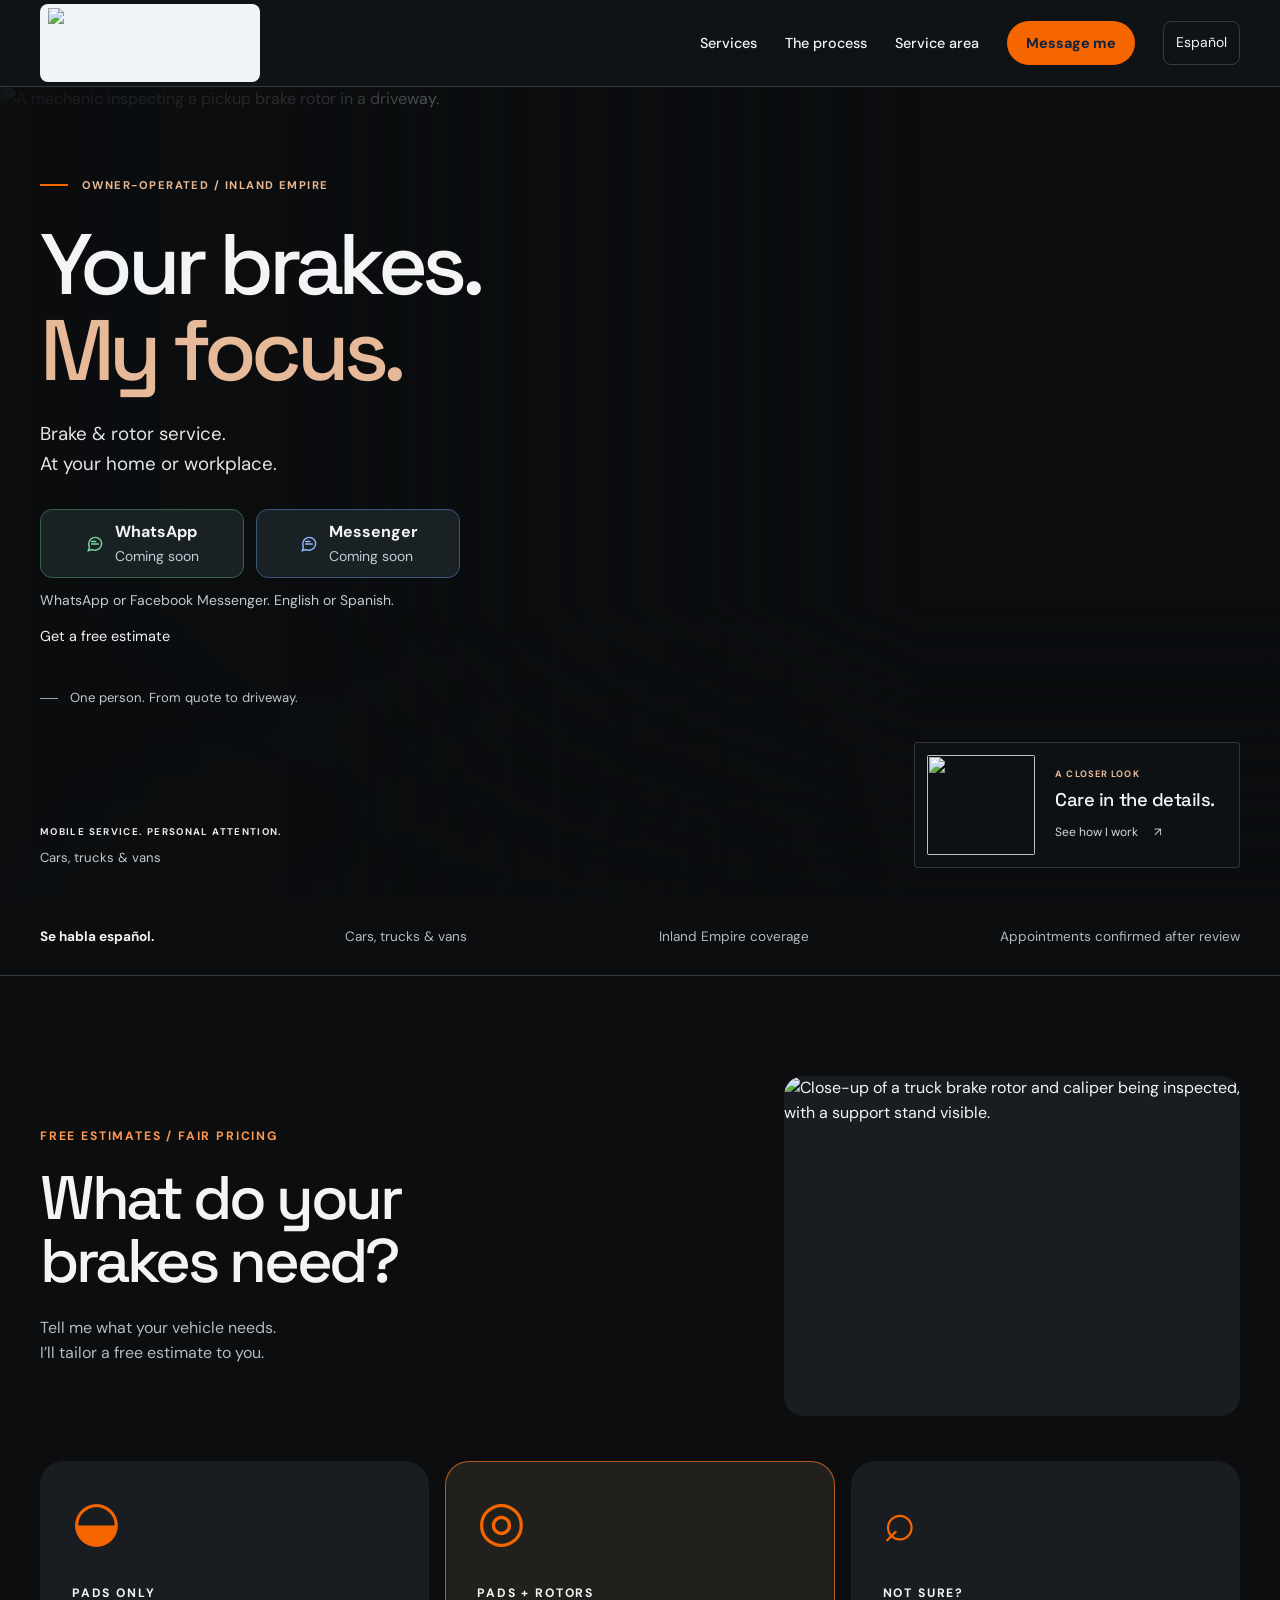
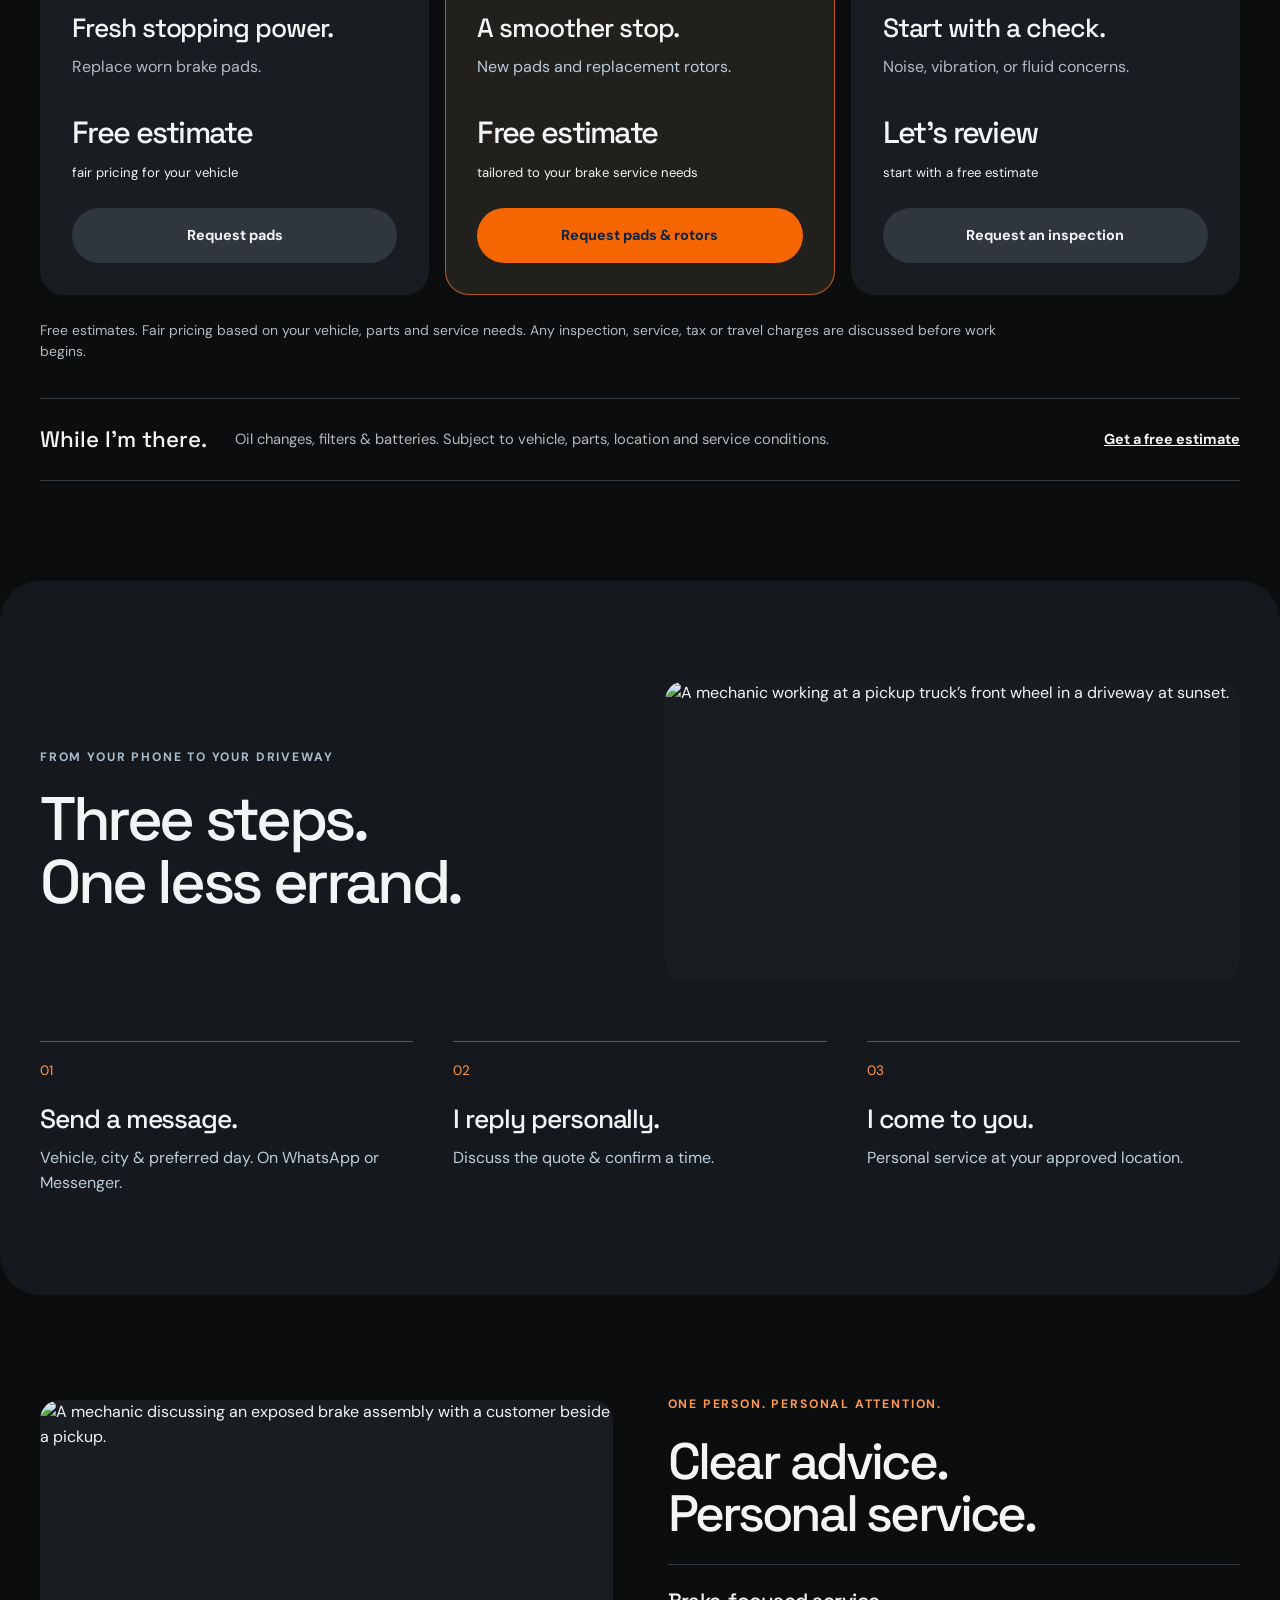
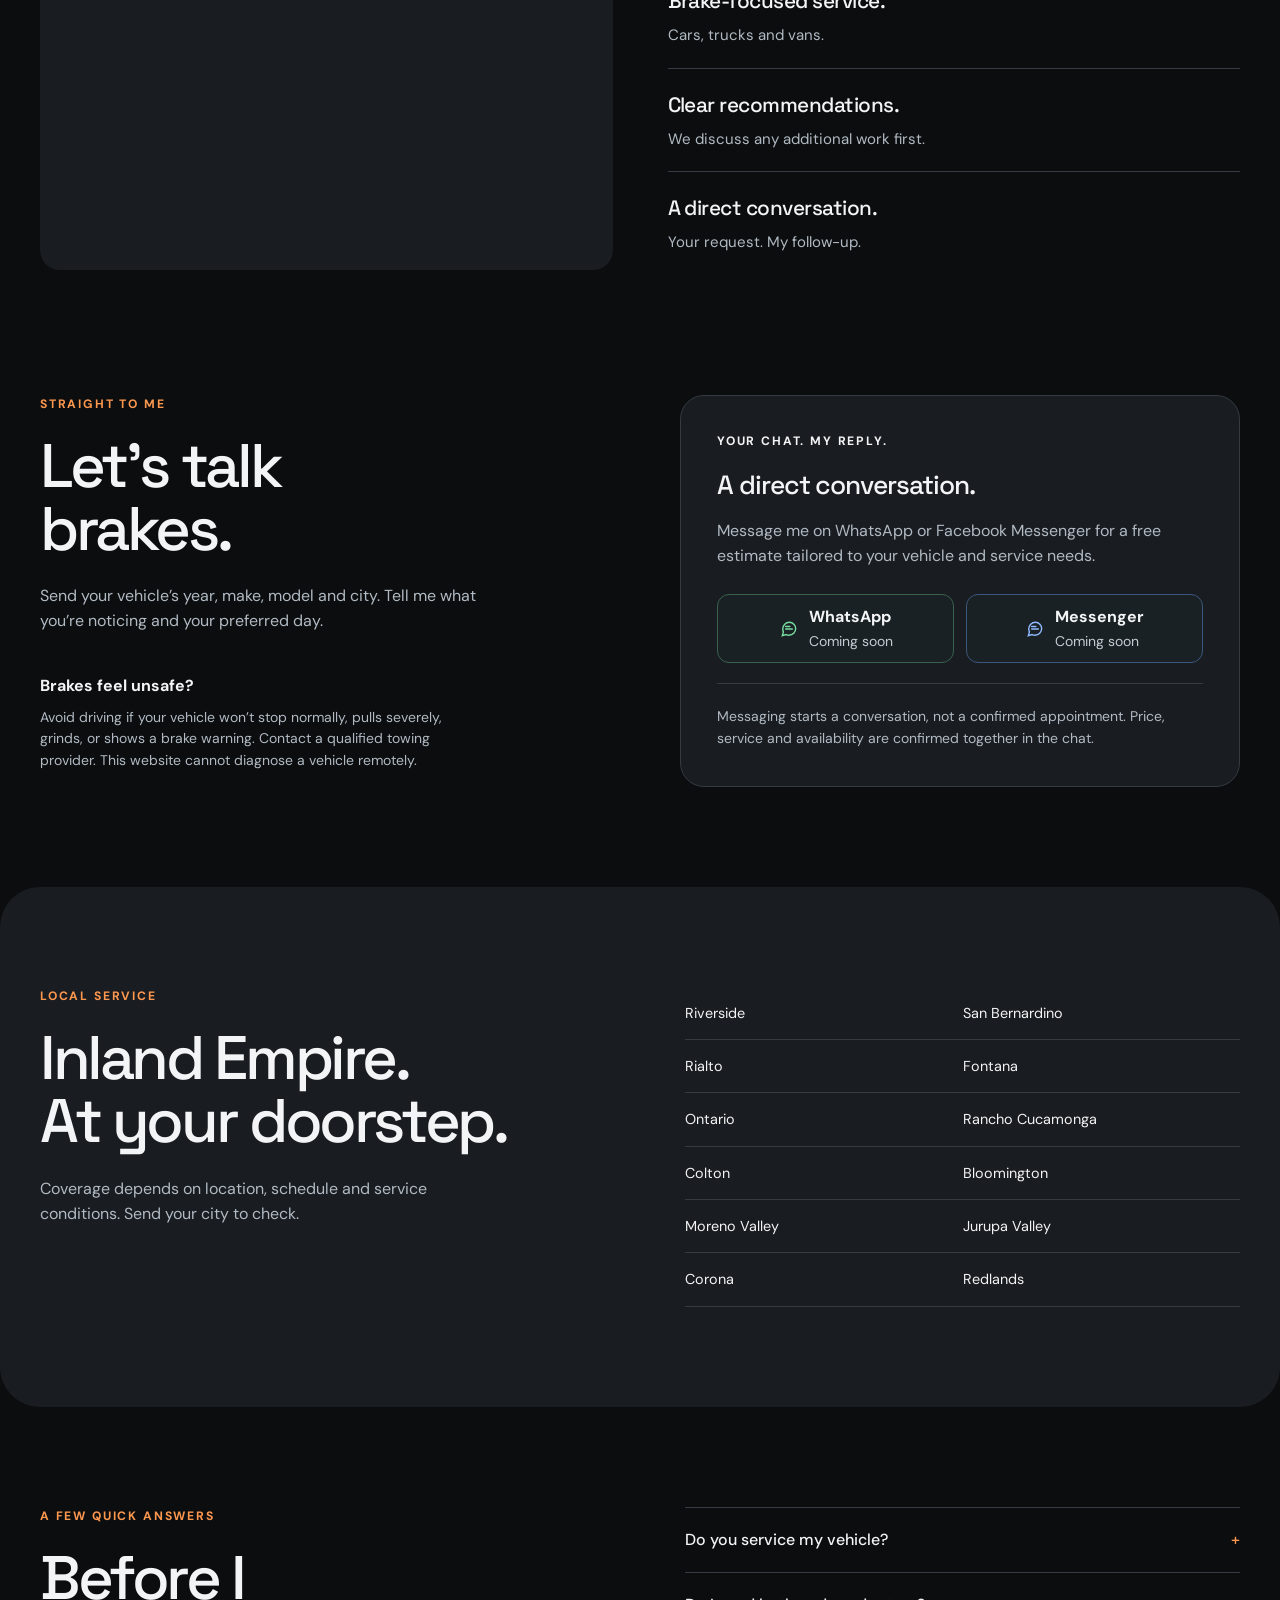
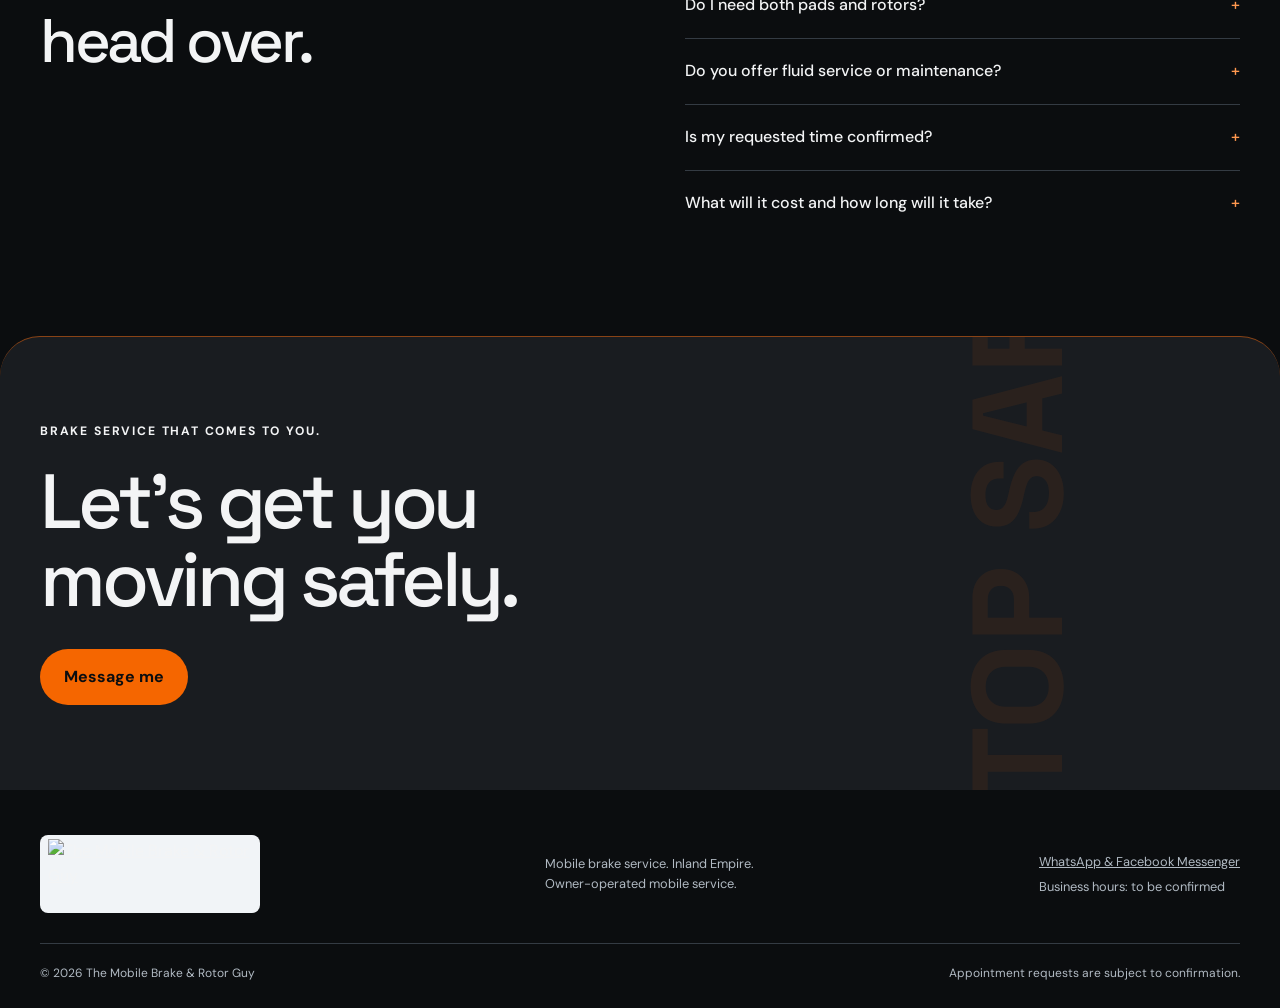
==== src/index.html @ a45ef314 "Confirm vehicle eligibility through customer contact" ====
<!doctype html>
<html lang="en">
<head>
<meta charset="UTF-8"><meta name="viewport" content="width=device-width, initial-scale=1, viewport-fit=cover">
<meta name="theme-color" content="#0b0d0f">
<title>The Mobile Brake &amp; Rotor Guy | Mobile Brake Service in the Inland Empire</title>
<meta name="description" content="Mobile brake pads, rotors and brake service for cars, trucks and vans in the Inland Empire. Get a free estimate with fair pricing for your vehicle and service needs.">
<link rel="canonical" href="https://themobilebrakerotorguy.com/">
<link rel="alternate" hreflang="en" href="https://themobilebrakerotorguy.com/">
<link rel="alternate" hreflang="es" href="https://themobilebrakerotorguy.com/es.html">
<link rel="alternate" hreflang="x-default" href="https://themobilebrakerotorguy.com/">
<meta property="og:title" content="Your brakes. My focus."><meta property="og:description" content="Mobile brake service for cars, trucks and vans throughout the Inland Empire.">
<meta property="og:image" content="https://themobilebrakerotorguy.com/assets/photography/hero-1774.webp"><meta property="og:image:alt" content="A mechanic inspecting a pickup brake rotor in a driveway.">
<meta property="og:url" content="https://themobilebrakerotorguy.com/"><meta property="og:type" content="website">
<link rel="icon" href="assets/brand/logo-icon.png"><link rel="preconnect" href="https://fonts.googleapis.com"><link rel="preconnect" href="https://fonts.gstatic.com" crossorigin>
<link href="https://fonts.googleapis.com/css2?family=DM+Sans:wght@400;500;600;700&family=Space+Grotesk:wght@400;500;600;700&display=swap" rel="stylesheet">
<link rel="stylesheet" href="styles/styles.css">
<script type="application/ld+json">{"@context":"https://schema.org","@type":"AutoRepair","name":"The Mobile Brake & Rotor Guy","url":"https://themobilebrakerotorguy.com/","logo":"https://themobilebrakerotorguy.com/assets/brand/logo-primary-horizontal.png","areaServed":{"@type":"Place","name":"Inland Empire, California"},"description":"Mobile brake service for cars, trucks and vans. Vehicle compatibility and availability confirmed on request."}</script>
</head>
<body>
<a class="skip" href="#services">Skip to services</a>
<header class="site-header" id="top"><div class="container header-inner">
<a class="brand" href="#top" aria-label="The Mobile Brake and Rotor Guy home"><img src="assets/brand/logo-primary-horizontal.png" width="2150" height="734" alt="The Mobile Brake &amp; Rotor Guy"></a>
<nav id="main-nav" aria-label="Main navigation"><a href="#services">Services</a><a href="#how-it-works">The process</a><a href="#service-area">Service area</a></nav>
<a class="button small" href="#contact">Message me</a><a class="language-switch" href="es.html" lang="es" hreflang="es" aria-label="Ver el sitio en español">Español</a><button class="menu-toggle" aria-controls="main-nav" aria-expanded="false" aria-label="Open menu">☰</button>
</div></header>
<main>
<section class="owner-hero" aria-labelledby="hero-title">
<picture class="owner-hero-photo"><source type="image/webp" srcset="assets/photography/hero-640.webp 640w, assets/photography/hero-960.webp 960w, assets/photography/hero-1440.webp 1440w, assets/photography/hero-1774.webp 1774w" sizes="(max-width: 700px) 200vw, 100vw"><img src="assets/photography/hero-1440.webp" width="1774" height="887" fetchpriority="high" alt="A mechanic inspecting a pickup brake rotor in a driveway."></picture>
<div class="owner-hero-shade" aria-hidden="true"></div>
<div class="container owner-hero-content">
<p class="eyebrow owner-kicker">OWNER-OPERATED / INLAND EMPIRE</p>
<h1 id="hero-title">Your brakes.<br><span>My focus.</span></h1>
<p class="owner-hero-description">Brake &amp; rotor service.<br>At your home or workplace.</p>
<div class="owner-hero-actions message-actions"><button class="message-button whatsapp" data-message-channel="whatsapp" type="button" disabled><svg width="20" height="20" viewBox="0 0 24 24" fill="none" aria-hidden="true" focusable="false"><path d="M20 11.5a8 8 0 0 1-8 8 8.8 8.8 0 0 1-3.5-.8L4 20l1.3-4.5a8.8 8.8 0 0 1-.8-3.5 8 8 0 0 1 8-8 7.5 7.5 0 0 1 7.5 7.5Z" stroke="currentColor" stroke-width="1.7"/><path d="M8 12h8M8 9h5" stroke="currentColor" stroke-width="1.7" stroke-linecap="round"/></svg><span><strong>WhatsApp</strong><span class="message-state" data-message-state>Coming soon</span></span></button><button class="message-button messenger" data-message-channel="messenger" type="button" disabled><svg width="20" height="20" viewBox="0 0 24 24" fill="none" aria-hidden="true" focusable="false"><path d="M20 11.5a8 8 0 0 1-8 8 8.8 8.8 0 0 1-3.5-.8L4 20l1.3-4.5a8.8 8.8 0 0 1-.8-3.5 8 8 0 0 1 8-8 7.5 7.5 0 0 1 7.5 7.5Z" stroke="currentColor" stroke-width="1.7"/><path d="M8 12h8M8 9h5" stroke="currentColor" stroke-width="1.7" stroke-linecap="round"/></svg><span><strong>Messenger</strong><span class="message-state" data-message-state>Coming soon</span></span></button></div>
<p class="chat-caption">WhatsApp or Facebook Messenger. English or Spanish.</p>
<a class="owner-pricing" href="#contact">Get a free estimate</a>
<p class="owner-signoff"><span aria-hidden="true"></span>One person. From quote to driveway.</p>
</div>
<div class="container owner-hero-foot"><p class="owner-location"><span class="eyebrow">MOBILE SERVICE. PERSONAL ATTENTION.</span><span>Cars, trucks &amp; vans</span></p><a class="owner-detail" href="#how-it-works"><img src="assets/photography/brake-service-detail-owner-operator-480.webp" width="1672" height="941" decoding="async" fetchpriority="low" alt=""><span><span class="eyebrow">A CLOSER LOOK</span><strong>Care in the details.</strong><span class="owner-detail-link">See how I work <span aria-hidden="true">↗</span></span></span></a></div>
</section>
<section class="fit-strip"><div class="container"><strong lang="es">Se habla español.</strong><span>Cars, trucks &amp; vans</span><span>Inland Empire coverage</span><span>Appointments confirmed after review</span></div></section>
<section class="section services" id="services"><div class="container">
<div class="section-heading service-intro"><div><p class="eyebrow orange">FREE ESTIMATES / FAIR PRICING</p><h2>What do your<br>brakes need?</h2><p>Tell me what your vehicle needs.<br>I’ll tailor a free estimate to you.</p></div><picture class="editorial-photo rotor-photo"><source type="image/webp" srcset="assets/photography/brake-rotor-closeup-480.webp 480w, assets/photography/brake-rotor-closeup-800.webp 800w, assets/photography/brake-rotor-closeup-1200.webp 1122w" sizes="(max-width: 700px) calc(100vw - 32px), 420px"><img src="assets/photography/brake-rotor-closeup-1200.webp" width="1122" height="1402" loading="lazy" decoding="async" alt="Close-up of a truck brake rotor and caliper being inspected, with a support stand visible."></picture></div>
<div class="price-grid">
<article class="price-card"><span class="service-symbol" aria-hidden="true">◒</span><p class="eyebrow">PADS ONLY</p><h3>Fresh stopping power.</h3><p>Replace worn brake pads.</p><p class="price quote-price">Free estimate<small>fair pricing for your vehicle</small></p><a href="#contact" class="button light">Request pads</a></article>
<article class="price-card featured"><span class="service-symbol" aria-hidden="true">◎</span><p class="eyebrow">PADS + ROTORS</p><h3>A smoother stop.</h3><p>New pads and replacement rotors.</p><p class="price quote-price">Free estimate<small>tailored to your brake service needs</small></p><a href="#contact" class="button">Request pads &amp; rotors</a></article>
<article class="price-card"><span class="service-symbol" aria-hidden="true">⌕</span><p class="eyebrow">NOT SURE?</p><h3>Start with a check.</h3><p>Noise, vibration, or fluid concerns.</p><p class="price quote-price">Let’s review<small>start with a free estimate</small></p><a href="#contact" class="button light">Request an inspection</a></article>
</div>
<p class="price-note">Free estimates. Fair pricing based on your vehicle, parts and service needs. Any inspection, service, tax or travel charges are discussed before work begins.</p>
<div class="maintenance"><strong>While I’m there.</strong><p>Oil changes, filters &amp; batteries. Subject to vehicle, parts, location and service conditions.</p><a href="#contact">Get a free estimate</a></div>
</div></section>
<section class="process section" id="how-it-works"><div class="container"><div class="process-intro"><div><p class="eyebrow">FROM YOUR PHONE TO YOUR DRIVEWAY</p><h2>Three steps.<br>One less errand.</h2></div><picture class="editorial-photo process-photo"><source type="image/webp" srcset="assets/photography/owner-operator-truck-service-480.webp 480w, assets/photography/owner-operator-truck-service-800.webp 800w, assets/photography/owner-operator-truck-service-1200.webp 1200w" sizes="(max-width: 700px) calc(100vw - 32px), 50vw"><img src="assets/photography/owner-operator-truck-service-1200.webp" width="1752" height="897" loading="lazy" decoding="async" alt="A mechanic working at a pickup truck’s front wheel in a driveway at sunset."></picture></div><div class="steps"><article><span>01</span><h3>Send a message.</h3><p>Vehicle, city &amp; preferred day. On WhatsApp or Messenger.</p></article><article><span>02</span><h3>I reply personally.</h3><p>Discuss the quote &amp; confirm a time.</p></article><article><span>03</span><h3>I come to you.</h3><p>Personal service at your approved location.</p></article></div></div></section>
<section class="personal-service section"><div class="container personal-layout"><picture class="editorial-photo conversation-photo"><source type="image/webp" srcset="assets/photography/owner-operator-explaining-service-480.webp 480w, assets/photography/owner-operator-explaining-service-800.webp 800w, assets/photography/owner-operator-explaining-service-1200.webp 1200w" sizes="(max-width: 700px) calc(100vw - 32px), 50vw"><img src="assets/photography/owner-operator-explaining-service-1200.webp" width="1774" height="887" loading="lazy" decoding="async" alt="A mechanic discussing an exposed brake assembly with a customer beside a pickup."></picture><div class="personal-copy"><p class="eyebrow orange">ONE PERSON. PERSONAL ATTENTION.</p><h2>Clear advice.<br>Personal service.</h2><div class="personal-points"><p><strong>Brake-focused service.</strong><span>Cars, trucks and vans.</span></p><p><strong>Clear recommendations.</strong><span>We discuss any additional work first.</span></p><p><strong>A direct conversation.</strong><span>Your request. My follow-up.</span></p></div></div></div></section>
<section class="section contact-section" id="contact"><div class="container contact-layout"><div><p class="eyebrow orange">STRAIGHT TO ME</p><h2>Let’s talk<br>brakes.</h2><p class="contact-intro">Send your vehicle’s year, make, model and city. Tell me what you’re noticing and your preferred day.</p><div class="safety"><strong>Brakes feel unsafe?</strong><p>Avoid driving if your vehicle won’t stop normally, pulls severely, grinds, or shows a brake warning. Contact a qualified towing provider. This website cannot diagnose a vehicle remotely.</p></div></div><div class="contact-panel"><p class="eyebrow">YOUR CHAT. MY REPLY.</p><h3>A direct conversation.</h3><p>Message me on WhatsApp or Facebook Messenger for a free estimate tailored to your vehicle and service needs.</p><div class="message-actions"><button class="message-button whatsapp" data-message-channel="whatsapp" type="button" disabled><svg width="20" height="20" viewBox="0 0 24 24" fill="none" aria-hidden="true" focusable="false"><path d="M20 11.5a8 8 0 0 1-8 8 8.8 8.8 0 0 1-3.5-.8L4 20l1.3-4.5a8.8 8.8 0 0 1-.8-3.5 8 8 0 0 1 8-8 7.5 7.5 0 0 1 7.5 7.5Z" stroke="currentColor" stroke-width="1.7"/><path d="M8 12h8M8 9h5" stroke="currentColor" stroke-width="1.7" stroke-linecap="round"/></svg><span><strong>WhatsApp</strong><span class="message-state" data-message-state>Coming soon</span></span></button><button class="message-button messenger" data-message-channel="messenger" type="button" disabled><svg width="20" height="20" viewBox="0 0 24 24" fill="none" aria-hidden="true" focusable="false"><path d="M20 11.5a8 8 0 0 1-8 8 8.8 8.8 0 0 1-3.5-.8L4 20l1.3-4.5a8.8 8.8 0 0 1-.8-3.5 8 8 0 0 1 8-8 7.5 7.5 0 0 1 7.5 7.5Z" stroke="currentColor" stroke-width="1.7"/><path d="M8 12h8M8 9h5" stroke="currentColor" stroke-width="1.7" stroke-linecap="round"/></svg><span><strong>Messenger</strong><span class="message-state" data-message-state>Coming soon</span></span></button></div><p class="contact-note">Messaging starts a conversation, not a confirmed appointment. Price, service and availability are confirmed together in the chat.</p></div></div></section>
<section class="section area" id="service-area"><div class="container area-layout"><div><p class="eyebrow orange">LOCAL SERVICE</p><h2>Inland Empire.<br>At your doorstep.</h2><p>Coverage depends on location, schedule and service conditions. Send your city to check.</p></div><div class="cities"><span>Riverside</span><span>San Bernardino</span><span>Rialto</span><span>Fontana</span><span>Ontario</span><span>Rancho Cucamonga</span><span>Colton</span><span>Bloomington</span><span>Moreno Valley</span><span>Jurupa Valley</span><span>Corona</span><span>Redlands</span></div></div></section>
<section class="section faq"><div class="container faq-layout"><div><p class="eyebrow orange">A FEW QUICK ANSWERS</p><h2>Before I<br>head over.</h2></div><div>
<details><summary>Do you service my vehicle?</summary><p>Send your vehicle’s year, make and model. I’ll review the details with you and confirm whether I can help.</p></details>
<details><summary>Do I need both pads and rotors?</summary><p>Not always. Inspection helps determine what needs replacement.</p></details>
<details><summary>Do you offer fluid service or maintenance?</summary><p>Yes, subject to vehicle and location fit. Ask about brake fluid, oil changes, filters and batteries.</p></details>
<details><summary>Is my requested time confirmed?</summary><p>No. We’ll confirm service details and agree on an available time in our chat.</p></details>
<details><summary>What will it cost and how long will it take?</summary><p>Estimates are free. I’ll review your vehicle and service needs, then confirm a fair price and expected time before work begins.</p></details>
</div></div></section>
<section class="closing"><div class="container"><p class="eyebrow">BRAKE SERVICE THAT COMES TO YOU.</p><h2>Let’s get you<br>moving safely.</h2><a class="button dark" href="#contact">Message me</a></div><span aria-hidden="true">STOP SAFE.</span></section>
</main>
<footer><div class="container footer-inner"><a class="brand footer-brand" href="#top"><img src="assets/brand/logo-primary-horizontal.png" width="2150" height="734" loading="lazy" alt="The Mobile Brake &amp; Rotor Guy"></a><p>Mobile brake service. Inland Empire.<br>Owner-operated mobile service.</p><div><a href="#contact">WhatsApp &amp; Facebook Messenger</a><span>Business hours: to be confirmed</span></div></div><div class="container footer-bottom">© 2026 The Mobile Brake &amp; Rotor Guy <span>Appointment requests are subject to confirmation.</span></div></footer>
<div class="mobile-bar" role="group" aria-label="Business chat"><button class="message-button whatsapp" data-message-channel="whatsapp" type="button" disabled><svg width="20" height="20" viewBox="0 0 24 24" fill="none" aria-hidden="true" focusable="false"><path d="M20 11.5a8 8 0 0 1-8 8 8.8 8.8 0 0 1-3.5-.8L4 20l1.3-4.5a8.8 8.8 0 0 1-.8-3.5 8 8 0 0 1 8-8 7.5 7.5 0 0 1 7.5 7.5Z" stroke="currentColor" stroke-width="1.7"/><path d="M8 12h8M8 9h5" stroke="currentColor" stroke-width="1.7" stroke-linecap="round"/></svg><span><strong>WhatsApp</strong><span class="message-state" data-message-state>Coming soon</span></span></button><button class="message-button messenger" data-message-channel="messenger" type="button" disabled><svg width="20" height="20" viewBox="0 0 24 24" fill="none" aria-hidden="true" focusable="false"><path d="M20 11.5a8 8 0 0 1-8 8 8.8 8.8 0 0 1-3.5-.8L4 20l1.3-4.5a8.8 8.8 0 0 1-.8-3.5 8 8 0 0 1 8-8 7.5 7.5 0 0 1 7.5 7.5Z" stroke="currentColor" stroke-width="1.7"/><path d="M8 12h8M8 9h5" stroke="currentColor" stroke-width="1.7" stroke-linecap="round"/></svg><span><strong>Messenger</strong><span class="message-state" data-message-state>Coming soon</span></span></button></div>
<script src="scripts/site-config.js" defer></script>
<script src="scripts/script.js" defer></script>
</body></html>
---- src/styles/styles.css ----
:root{color-scheme:dark;--navy:#0b2340;--orange:#f56600;--paper:#191c20;--ink:#f3f4f5;--muted:#b1bac3;--line:#343b43;--background:#0b0d0f;--field:#101316;--heading:'Space Grotesk',sans-serif}
*{box-sizing:border-box}
html{scroll-behavior:smooth;scroll-padding-top:100px}
body{margin:0;background:var(--background);color:var(--ink);font-family:'DM Sans',sans-serif;line-height:1.55;-webkit-text-size-adjust:100%}
button{font:inherit}
button,a{-webkit-tap-highlight-color:transparent}
button{cursor:pointer}
a{color:inherit}
img,svg{max-width:100%}
button:focus-visible,a:focus-visible,summary:focus-visible{outline:3px solid #ff984f;outline-offset:5px}
h1,h2,h3,p{margin:0}
h1,h2,h3{font-family:var(--heading);line-height:1.02;letter-spacing:-.055em;font-weight:500}
h1{font-size:clamp(3rem,6.6vw,6.4rem)}
h2{font-size:clamp(2.5rem,4.8vw,4.6rem)}
h3{font-size:1.65rem;letter-spacing:-.04em}
p{font-size:1rem}
.container{width:min(1240px,calc(100% - 80px));margin:auto}
.button{display:inline-flex;align-items:center;justify-content:center;background:var(--orange);color:var(--navy);padding:16px 24px;border:0;border-radius:100px;text-decoration:none;font-weight:700;min-height:50px;transition:background .2s,transform .2s}
.button:hover{background:#ff8328;transform:translateY(-2px)}
.button.small{padding:11px 19px;min-height:44px;font-size:.9rem}
.button.light{background:#30363d;color:var(--ink)}
.button.light:hover{background:#424b55}
.button.dark{background:var(--orange);color:#0b0d0f}
.eyebrow{font-size:.76rem;letter-spacing:.15em;font-weight:700;line-height:1.5;margin-bottom:22px}
.orange{color:#ff984f}
.section{padding:100px 0}
.skip{position:fixed;top:-100px;z-index:100;background:var(--field);padding:15px}
.skip:focus{top:0}
.site-header{background:var(--field);position:sticky;top:0;z-index:40;border-bottom:1px solid var(--line);padding-top:env(safe-area-inset-top)}
.header-inner{height:86px;display:flex;align-items:center;gap:28px}
.brand{display:block;width:220px;flex-shrink:0;background:#f1f4f7;border-radius:8px;padding:4px 8px}
.brand img{width:100%;height:auto;display:block}
nav{margin-left:auto;display:flex;gap:28px}
nav a{font-size:.9rem;text-decoration:none;font-weight:500}
.menu-toggle{display:none}
.language-switch{display:inline-flex;align-items:center;justify-content:center;min-height:44px;padding:8px 12px;border:1px solid var(--line);border-radius:8px;font-size:.875rem;text-decoration:none;white-space:nowrap}
.language-switch:hover{border-color:var(--orange);color:#ff984f}
@media(max-width:1100px){.header-inner>.button{display:none}}
@media(max-width:700px){.language-switch{margin-left:auto}.header-inner{gap:10px}}
.fit-strip{padding:28px 0;border-bottom:1px solid var(--line)}
.fit-strip .container{display:flex;justify-content:space-between;gap:20px;font-size:.85rem}
.fit-strip span{color:var(--muted)}
.section-heading{display:flex;justify-content:space-between;align-items:end;gap:24px;margin-bottom:45px}
.section-heading>p{color:var(--muted)}
.price-grid{display:grid;grid-template-columns:repeat(3,1fr);gap:16px}
.price-card{padding:32px;background:var(--paper);border-radius:24px;display:flex;flex-direction:column;align-items:flex-start}
.price-card.featured{background:#22201d;color:var(--ink);box-shadow:inset 0 0 0 1px #b75b1d}
.service-symbol{font-size:3.5rem;line-height:1;color:var(--orange);margin-bottom:35px}
.price-card .eyebrow{margin-bottom:12px}
.price-card h3{margin-bottom:14px}
.price-card>p:not(.eyebrow):not(.price){color:var(--muted)}
.price-card.featured>p:not(.eyebrow):not(.price){color:#b9ccda}
.price{font:500 clamp(1.8rem,3vw,2.7rem)/1 var(--heading);letter-spacing:-.055em;margin:35px 0 26px}
.price small{display:block;font:400 .82rem/1.5 'DM Sans',sans-serif;letter-spacing:0;margin-top:12px}
.price-card .button{margin-top:auto;width:100%;font-size:.9rem}
.quote-price{font-size:2rem}
.price-note{font-size:.87rem;color:var(--muted);margin-top:25px;max-width:1000px}
.maintenance{display:flex;align-items:center;gap:28px;border-block:1px solid var(--line);padding:26px 0;margin-top:35px}
.maintenance strong{font:500 1.4rem var(--heading)}
.maintenance p{flex:1;color:var(--muted);font-size:.92rem}
.maintenance a{font-weight:700;font-size:.9rem}
.process{background:#15181c;color:var(--ink);border-radius:40px}
.process .eyebrow{color:#a8becf}
.steps{display:grid;grid-template-columns:repeat(3,1fr);gap:40px;margin-top:60px}
.steps article{border-top:1px solid #4c6277;padding-top:18px}
.steps span{color:#ff974f;display:block;font-size:.85rem;margin-bottom:25px}
.steps p{color:#bbcedc;margin-top:13px}
.contact-layout{display:grid;grid-template-columns:1fr 1fr;gap:80px;align-items:start}
.contact-intro{margin-top:24px;color:var(--muted);max-width:440px}
.contact-panel{background:var(--paper);padding:36px;border:1px solid var(--line);border-radius:24px}
.contact-panel>p:not(.eyebrow){margin-top:20px;color:var(--muted)}
.contact-panel .message-actions{margin-top:26px}
.contact-panel .contact-note{border-top:1px solid var(--line);padding-top:22px;font-size:.875rem}
.safety{margin-top:40px;max-width:440px}
.safety p{font-size:.875rem;margin-top:8px;color:var(--muted)}
.area{background:var(--paper);border-radius:40px}
.area-layout,.faq-layout{display:grid;grid-template-columns:1fr 1fr;gap:90px}
.area p:not(.eyebrow){max-width:440px;margin-top:25px;color:var(--muted)}
.cities{display:grid;grid-template-columns:1fr 1fr;align-content:center}
.cities span{border-bottom:1px solid var(--line);padding:15px 0;font-size:.9rem}
summary{cursor:pointer;list-style:none;display:flex;justify-content:space-between;gap:25px;font-weight:500;padding:20px 0;border-top:1px solid var(--line);font-size:1rem}
summary::-webkit-details-marker{display:none}
summary:after{content:'+';color:#ff984f}
details[open] summary:after{content:'−'}
details>p{padding-bottom:22px;color:var(--muted)}
.closing{padding:85px 0;background:#191c20;border-top:1px solid #894316;border-radius:40px 40px 0 0;position:relative;overflow:hidden}
.closing h2{font-size:clamp(3rem,6vw,6rem);margin-bottom:30px}
.closing>span{position:absolute;font:700 10vw var(--heading);transform:rotate(-90deg);right:-6%;top:26%;color:rgba(245,102,0,.08);pointer-events:none}
footer{padding:45px 0 25px}
.footer-inner{display:flex;justify-content:space-between;gap:30px;align-items:center}
.footer-inner p,.footer-inner>div{font-size:.8rem;color:var(--muted)}
.footer-inner>div{display:flex;flex-direction:column;gap:5px}
.footer-bottom{border-top:1px solid var(--line);margin-top:30px;padding-top:20px;font-size:.75rem;display:flex;justify-content:space-between;color:var(--muted)}
.mobile-bar{display:none}

@media(max-width:1000px){.container{width:calc(100% - 48px)}
nav{gap:18px}
.header-inner{gap:18px}
.brand{width:180px}
.contact-layout,.area-layout,.faq-layout{gap:40px}
.price-card{padding:24px}
.price{font-size:2rem}
}
@media(max-width:700px){html{scroll-padding-top:90px}
.container{width:calc(100% - 32px)}
body{padding-bottom:calc(72px + env(safe-area-inset-bottom))}
.header-inner{height:74px;gap:10px}
.brand{width:155px}
.header-inner>.button{margin-left:auto;padding:10px 15px;font-size:.8rem}
.menu-toggle{display:block;background:none;border:0;color:var(--ink);font-size:1.4rem;width:44px;height:44px}
nav{display:none;position:absolute;top:calc(74px + env(safe-area-inset-top));left:0;right:0;padding:16px;background:var(--field);border-bottom:1px solid var(--line)}
nav.open{display:flex;flex-direction:column;gap:0}
nav a{padding:13px}
.fit-strip{padding:22px 0}
.fit-strip .container{display:grid;grid-template-columns:1fr 1fr;gap:12px;font-size:.78rem}
.section{padding:65px 0}
.section-heading{display:block;margin-bottom:30px}
.section-heading>p{margin-top:22px}
.price-grid{grid-template-columns:1fr}
.price-card{padding:26px;position:relative}
.service-symbol{position:absolute;right:25px;top:20px;font-size:3rem}
.price-card .eyebrow{padding-right:55px}
.price-card h3{max-width:80%}
.price{margin:25px 0;font-size:2.4rem}
.maintenance{flex-direction:column;align-items:start;gap:12px}
.steps{grid-template-columns:1fr;gap:26px;margin-top:35px}
.steps span{margin-bottom:14px}
.process,.area{border-radius:28px}
.contact-layout,.area-layout,.faq-layout{grid-template-columns:1fr;gap:32px}
.safety{margin-top:24px}
.closing{padding:60px 0;border-radius:28px 28px 0 0}
.closing>span{display:none}
.footer-inner{flex-direction:column;align-items:start;gap:22px}
.footer-brand{width:220px}
.footer-bottom{display:block}
.footer-bottom span{display:block;margin-top:7px}
.mobile-bar{position:fixed;bottom:0;left:0;right:0;z-index:50;display:grid;grid-template-columns:1fr 1fr;background:var(--field);padding-bottom:env(safe-area-inset-bottom);box-shadow:0 -4px 25px #0b234015}
.mobile-bar .message-button{border:0;border-top:1px solid var(--line);border-right:1px solid var(--line);border-radius:0;min-height:72px;padding:10px;font-size:.9rem}
.mobile-bar .message-state{font-size:.75rem}
.contact-panel{padding:24px 20px}
.contact-panel .message-actions{grid-template-columns:1fr}
}

@media(max-width:360px){.brand{width:130px}
.header-inner>.button{padding:10px}
}
@media(prefers-reduced-motion:reduce){html{scroll-behavior:auto}
*,*:before,*:after{transition:none!important;animation:none!important}
}
/* Supporting photography: component detail, service process and conversation. */
.editorial-photo{display:block;overflow:hidden;border-radius:20px;background:var(--paper)}
.editorial-photo img{display:block;width:100%;height:100%;object-fit:cover}
.service-intro{align-items:center;gap:48px}
.service-intro>div{flex:1}
.service-intro>div>p:last-child{margin-top:24px;color:var(--muted)}
.rotor-photo{flex:0 0 38%;height:340px}
.rotor-photo img{object-position:50% 42%}
.process-intro{display:grid;grid-template-columns:1fr 1fr;gap:50px;align-items:center}
.process-photo{height:300px}
.process-photo img{object-position:72% 55%}
.personal-layout:has(.conversation-photo){align-items:center;gap:55px}
.conversation-photo{height:470px}
.conversation-photo img{object-position:88% center}
.personal-copy h2{font-size:clamp(2.5rem,4vw,3.8rem);margin-bottom:24px}
@media(max-width:700px){
 .service-intro{display:flex;flex-direction:column;align-items:stretch;gap:24px}
 .rotor-photo{flex:auto;height:280px}
 .rotor-photo img{object-position:50% 43%}
 .process-intro{grid-template-columns:1fr;gap:28px}
 .process-photo{height:230px}
 .personal-layout:has(.conversation-photo){gap:28px}
 .conversation-photo{height:290px}
 .conversation-photo img{object-position:90% center}
 .personal-copy{grid-row:1}
}
.personal-service{padding-bottom:20px}
.personal-layout{display:grid;grid-template-columns:1fr 1fr;gap:80px;align-items:start}
.personal-points p{display:flex;flex-direction:column;gap:7px;border-top:1px solid var(--line);padding:20px 0}
.personal-points strong{font-family:var(--heading);font-size:1.3rem;font-weight:500;letter-spacing:-.025em}
.personal-points span{color:var(--muted);font-size:.94rem}
.section-heading,.price-card,.steps article,.personal-layout,.area-layout{opacity:1;transform:none;transition:opacity .6s ease var(--reveal-delay,0ms),transform .6s ease var(--reveal-delay,0ms)}
.reveal-pending{opacity:0;transform:translateY(16px)}
[hidden]{display:none!important}
@media(max-width:700px){
.personal-layout{grid-template-columns:1fr;gap:28px}
.personal-service{padding-bottom:0}
}
@media(prefers-reduced-motion:reduce){
.reveal-pending{opacity:1;transform:none}
}

/* Owner-led opening: natural scrolling, photographic detail, quiet motion. */
.owner-hero{position:relative;isolation:isolate;overflow:hidden;min-height:730px;background:#0b0d0f}
.owner-hero-photo{position:absolute;inset:0;z-index:-2;display:block;overflow:hidden}
.owner-hero-photo img{display:block;width:100%;height:100%;object-fit:cover;object-position:65% center;animation:owner-arrive 1.2s ease-out both}
.owner-hero-shade{position:absolute;inset:0;z-index:-1;background:linear-gradient(90deg,#0b0d0ff5 0%,#0b0d0fdb 26%,#0b0d0f65 48%,transparent 72%),linear-gradient(0deg,#0b0d0fdb,transparent 36%)}
.owner-hero-content{padding-block:90px 190px;position:relative}
.owner-kicker{display:flex;align-items:center;gap:14px;color:#e8b893;font-size:.7rem;letter-spacing:.13em;margin-bottom:28px}
.owner-kicker:before{content:'';width:28px;height:2px;background:var(--orange);flex-shrink:0}
.owner-hero h1{font-size:clamp(4.3rem,6.7vw,6.6rem);line-height:1;letter-spacing:-.065em;max-width:600px;font-weight:500}
.owner-hero h1 span{color:#e6b998}
.owner-hero-description{font-size:1.17rem;line-height:1.6;margin-top:26px;color:#e3e5e6}
.owner-hero-actions{margin-top:30px;max-width:420px}
.owner-pricing{min-height:48px;display:inline-flex;align-items:center;gap:12px;font-size:.9rem;text-decoration:none}
.owner-pricing:hover{text-decoration:underline}
.owner-signoff{display:flex;align-items:center;gap:12px;font-size:.82rem;color:#c3c8cc;margin-top:28px}
.owner-signoff>span{width:18px;height:1px;background:#9aa2a8}
.owner-hero-foot{position:absolute;bottom:30px;left:0;right:0;display:flex;justify-content:space-between;align-items:flex-end;gap:30px}
.owner-location{display:flex;flex-direction:column;gap:8px;color:#c3c8cc;font-size:.82rem}
.owner-location .eyebrow{font-size:.61rem;letter-spacing:.14em;margin:0;color:#e5e7e9}
.owner-detail{display:flex;align-items:center;gap:20px;padding:12px 24px 12px 12px;background:#101316ed;border:1px solid #ffffff26;border-radius:4px;text-decoration:none;max-width:390px}
.owner-detail>img{width:108px;height:100px;object-fit:cover;object-position:65% center;border-radius:2px}
.owner-detail>span{display:flex;flex-direction:column}
.owner-detail .eyebrow{font-size:.58rem;letter-spacing:.12em;margin:0 0 7px;color:#e6b998}
.owner-detail strong{font:500 1.15rem/1.2 var(--heading);letter-spacing:-.025em}
.owner-detail-link{display:flex;gap:16px;margin-top:12px;font-size:.75rem;color:#d3d7da}
.owner-detail:hover{border-color:#e6b998}
@keyframes owner-arrive{from{transform:scale(1.025)}to{transform:scale(1)}}
@media(min-width:1600px){.owner-hero-content{padding-top:110px;padding-bottom:210px}}
@media(max-width:1000px) and (min-width:701px){
 .owner-hero{min-height:690px}
 .owner-hero-content{padding-top:70px}
 .owner-hero h1{font-size:4.7rem}
 .owner-hero-photo img{object-position:70% center}
 .owner-hero-shade{background:linear-gradient(90deg,#0b0d0ff5,#0b0d0fc4 34%,#0b0d0f18 80%),linear-gradient(0deg,#0b0d0fe6,transparent 40%)}
 .owner-detail{gap:12px;padding-right:16px}
 .owner-detail>img{width:80px;height:86px}
 .owner-location{max-width:250px}
}
@media(max-width:700px){
 .owner-hero{min-height:0;display:flex;flex-direction:column}
 .owner-hero-photo{position:relative;inset:auto;height:clamp(260px,42svh,360px);z-index:0}
 .owner-hero-photo img{object-position:76% center;animation-duration:1s}
 .owner-hero-shade{inset:0 0 auto;height:clamp(260px,42svh,360px);z-index:1;background:linear-gradient(0deg,#0b0d0f,transparent 54%)}
 .owner-hero-content{padding:0 0 32px;margin-top:-44px;z-index:2}
 .owner-kicker{font-size:.62rem;gap:10px;letter-spacing:.08em;margin-bottom:18px}
 .owner-kicker:before{width:20px}
 .owner-hero h1{font-size:clamp(3rem,13vw,4rem);max-width:none}
 .owner-hero-description{font-size:1rem;line-height:1.5;margin-top:20px}
 .owner-hero-actions{margin-top:24px}
 .owner-pricing{font-size:.875rem;gap:7px}
 .owner-signoff{font-size:.75rem;margin-top:22px;gap:10px}
 .owner-hero-foot{position:relative;bottom:auto;display:block;margin-bottom:24px}
 .owner-location{display:none}
 .owner-detail{max-width:none;gap:16px;padding:10px 16px 10px 10px;border-color:#343b43;background:#15181c}
 .owner-detail>img{width:84px;height:72px}
 .owner-detail>span{flex:1}
 .owner-detail .eyebrow{font-size:.56rem;margin-bottom:4px}
 .owner-detail strong{font-size:1rem}
 .owner-detail-link{margin-top:7px;font-size:.7rem;justify-content:space-between}
}
@media(orientation:landscape) and (max-height:650px){
 .header-inner{padding-inline:env(safe-area-inset-left) env(safe-area-inset-right)}
}
@media(prefers-reduced-motion:reduce){.owner-hero-photo img{animation:none;transform:none}}

/* Native links when configured; honest, non-interactive placeholders otherwise. */
.message-actions{display:grid;grid-template-columns:repeat(2,minmax(0,1fr));gap:12px}
.message-button{display:flex;align-items:center;justify-content:center;gap:10px;min-width:0;min-height:64px;padding:12px 16px;border:1px solid var(--line);border-radius:12px;color:var(--ink);background:#1a2125;text-decoration:none;text-align:left;line-height:1.3;transition:background .2s,border-color .2s}
.message-button>svg{flex-shrink:0}
.message-button>span{display:flex;flex-direction:column;gap:4px}
.message-button strong{font-size:1rem;font-weight:700}
.message-state{display:block;font-size:.875rem;font-weight:400;color:#c4cbd2}
.message-button.whatsapp{border-color:#38624b}
.message-button.whatsapp>svg{color:#78dca0}
.message-button.messenger{border-color:#3a577d}
.message-button.messenger>svg{color:#90baff}
a.message-button.whatsapp:hover{background:#173a28;border-color:#78dca0}
a.message-button.messenger:hover{background:#1c304d;border-color:#90baff}
.message-button:disabled{cursor:not-allowed}
.chat-caption{margin-top:12px;font-size:.875rem;color:#c4cbd2;max-width:420px}
.sr-only{position:absolute;width:1px;height:1px;padding:0;margin:-1px;overflow:hidden;clip:rect(0,0,0,0);white-space:nowrap;border:0}
@media(max-width:1000px) and (min-width:701px){.contact-panel .message-actions{grid-template-columns:1fr}}
@media(max-width:700px){.message-button{padding:12px 10px;gap:8px}.message-button strong{font-size:.9375rem}}
.price.quote-price{font-size:clamp(1.65rem,2.4vw,2rem);line-height:1.15}
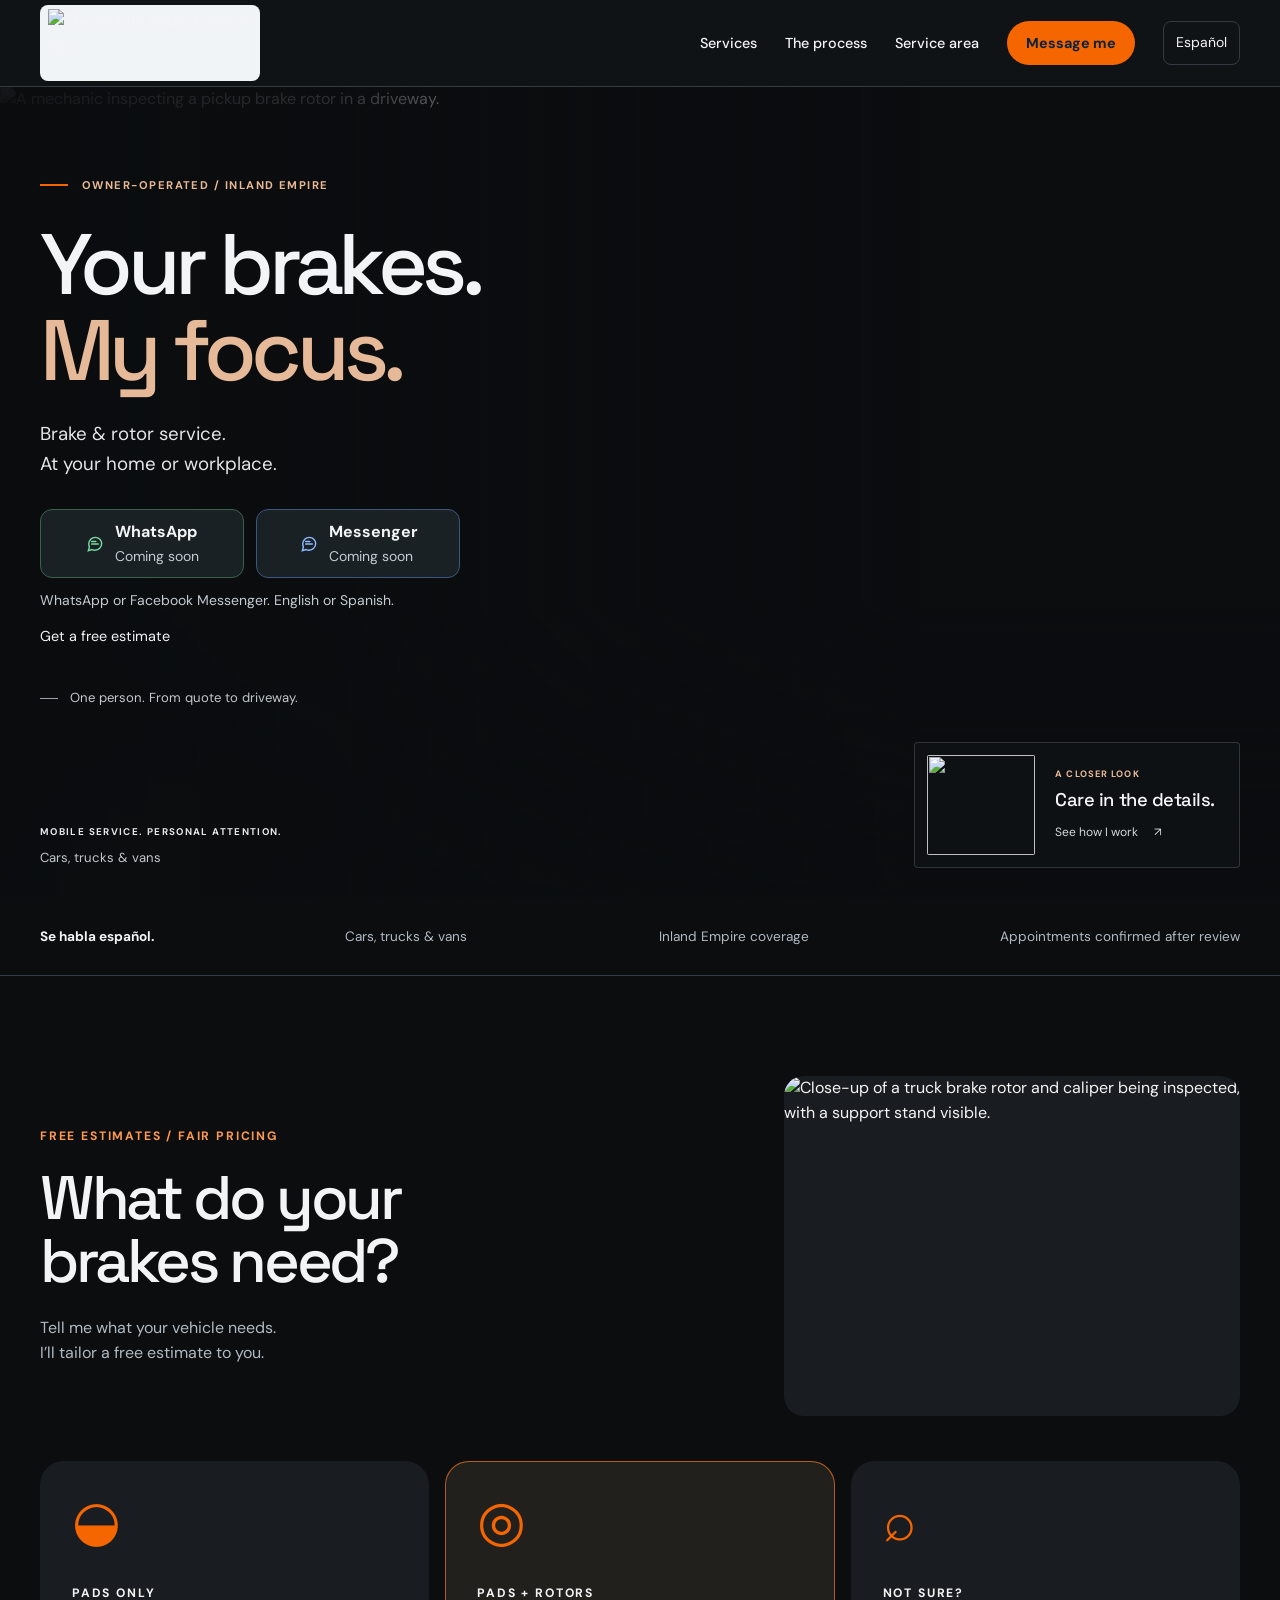
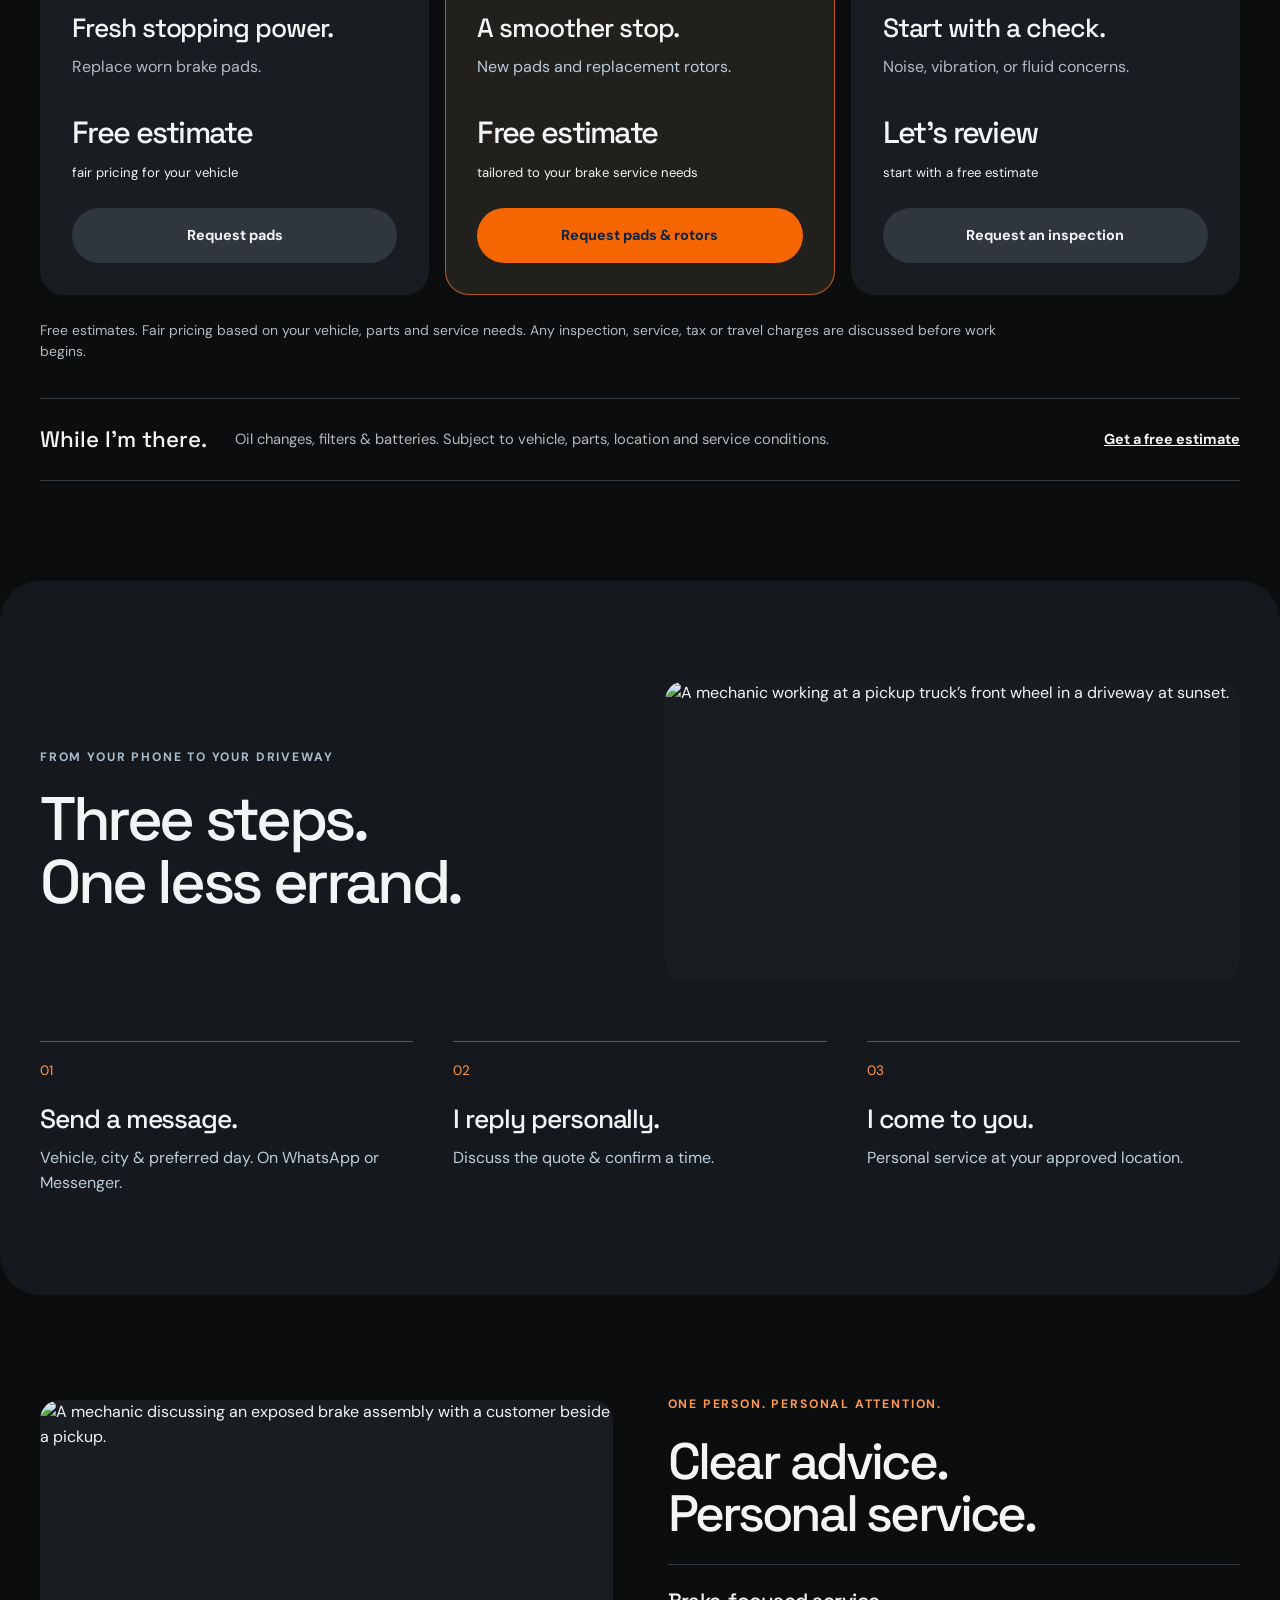
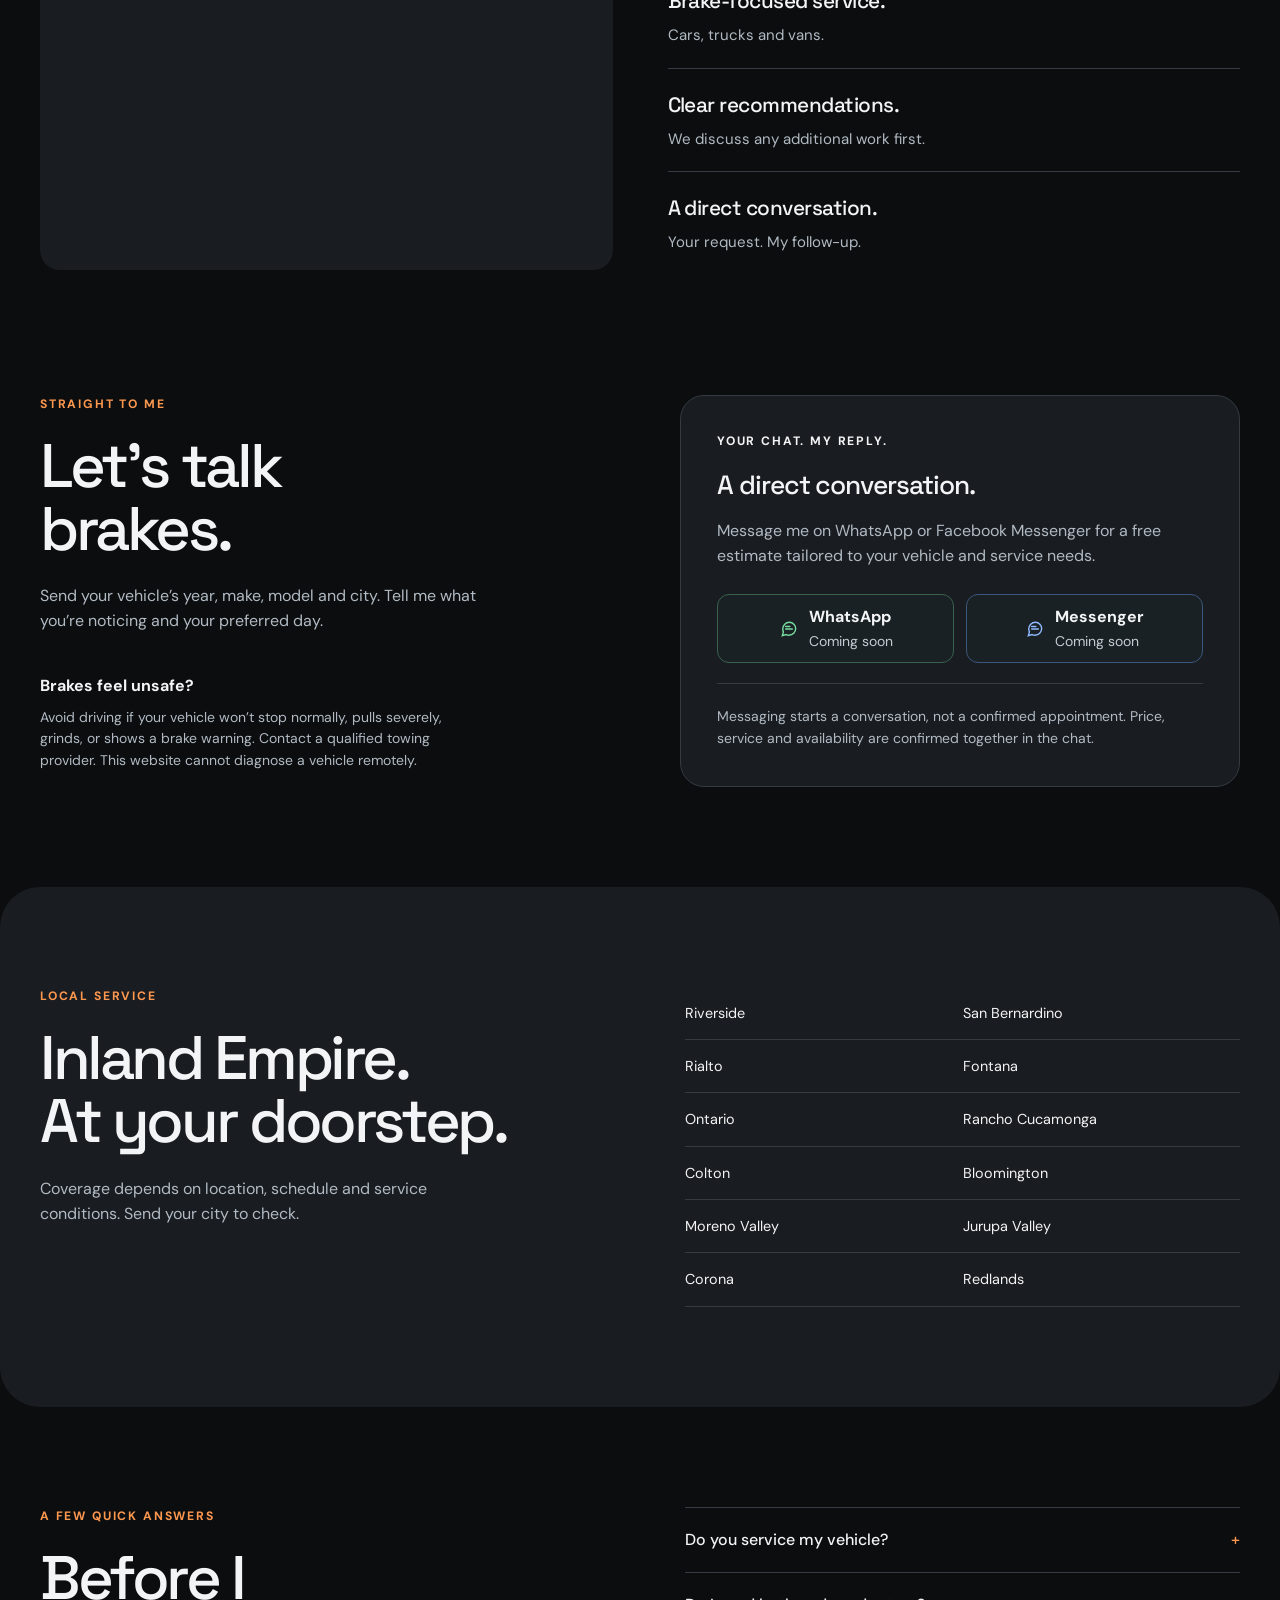
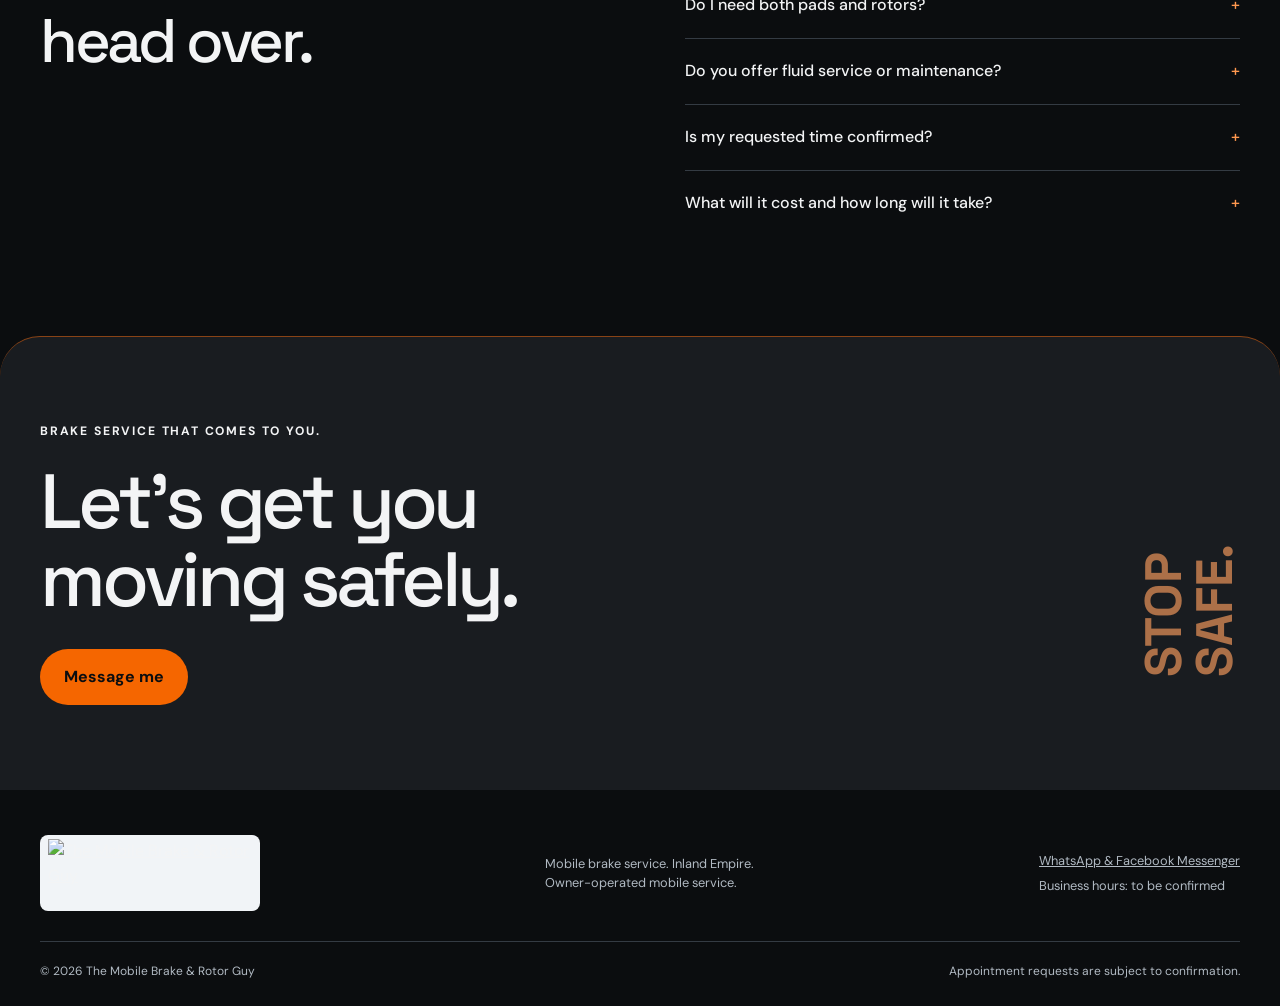
==== commit 2cdb2d2e: "Fix mobile accessibility and optimize brand assets after site audit" ====
--- a/src/index.html
+++ b/src/index.html
@@ -12,7 +12,7 @@
 <meta property="og:title" content="Your brakes. My focus."><meta property="og:description" content="Mobile brake service for cars, trucks and vans throughout the Inland Empire.">
 <meta property="og:image" content="https://themobilebrakerotorguy.com/assets/photography/hero-1774.webp"><meta property="og:image:alt" content="A mechanic inspecting a pickup brake rotor in a driveway.">
 <meta property="og:url" content="https://themobilebrakerotorguy.com/"><meta property="og:type" content="website">
-<link rel="icon" href="assets/brand/logo-icon.png"><link rel="preconnect" href="https://fonts.googleapis.com"><link rel="preconnect" href="https://fonts.gstatic.com" crossorigin>
+<link rel="icon" type="image/png" sizes="48x48" href="assets/brand/favicon-48.png"><link rel="apple-touch-icon" sizes="180x180" href="assets/brand/apple-touch-icon.png"><link rel="preconnect" href="https://fonts.googleapis.com"><link rel="preconnect" href="https://fonts.gstatic.com" crossorigin>
 <link href="https://fonts.googleapis.com/css2?family=DM+Sans:wght@400;500;600;700&family=Space+Grotesk:wght@400;500;600;700&display=swap" rel="stylesheet">
 <link rel="stylesheet" href="styles/styles.css">
 <script type="application/ld+json">{"@context":"https://schema.org","@type":"AutoRepair","name":"The Mobile Brake & Rotor Guy","url":"https://themobilebrakerotorguy.com/","logo":"https://themobilebrakerotorguy.com/assets/brand/logo-primary-horizontal.png","areaServed":{"@type":"Place","name":"Inland Empire, California"},"description":"Mobile brake service for cars, trucks and vans. Vehicle compatibility and availability confirmed on request."}</script>
@@ -20,7 +20,7 @@
 <body>
 <a class="skip" href="#services">Skip to services</a>
 <header class="site-header" id="top"><div class="container header-inner">
-<a class="brand" href="#top" aria-label="The Mobile Brake and Rotor Guy home"><img src="assets/brand/logo-primary-horizontal.png" width="2150" height="734" alt="The Mobile Brake &amp; Rotor Guy"></a>
+<a class="brand" href="#top" aria-label="The Mobile Brake and Rotor Guy home"><img src="assets/brand/logo-horizontal-660.webp" width="660" height="220" alt="The Mobile Brake &amp; Rotor Guy"></a>
 <nav id="main-nav" aria-label="Main navigation"><a href="#services">Services</a><a href="#how-it-works">The process</a><a href="#service-area">Service area</a></nav>
 <a class="button small" href="#contact">Message me</a><a class="language-switch" href="es.html" lang="es" hreflang="es" aria-label="Ver el sitio en español">Español</a><button class="menu-toggle" aria-controls="main-nav" aria-expanded="false" aria-label="Open menu">☰</button>
 </div></header>
@@ -63,8 +63,8 @@
 </div></div></section>
 <section class="closing"><div class="container"><p class="eyebrow">BRAKE SERVICE THAT COMES TO YOU.</p><h2>Let’s get you<br>moving safely.</h2><a class="button dark" href="#contact">Message me</a></div><span aria-hidden="true">STOP SAFE.</span></section>
 </main>
-<footer><div class="container footer-inner"><a class="brand footer-brand" href="#top"><img src="assets/brand/logo-primary-horizontal.png" width="2150" height="734" loading="lazy" alt="The Mobile Brake &amp; Rotor Guy"></a><p>Mobile brake service. Inland Empire.<br>Owner-operated mobile service.</p><div><a href="#contact">WhatsApp &amp; Facebook Messenger</a><span>Business hours: to be confirmed</span></div></div><div class="container footer-bottom">© 2026 The Mobile Brake &amp; Rotor Guy <span>Appointment requests are subject to confirmation.</span></div></footer>
-<div class="mobile-bar" role="group" aria-label="Business chat"><button class="message-button whatsapp" data-message-channel="whatsapp" type="button" disabled><svg width="20" height="20" viewBox="0 0 24 24" fill="none" aria-hidden="true" focusable="false"><path d="M20 11.5a8 8 0 0 1-8 8 8.8 8.8 0 0 1-3.5-.8L4 20l1.3-4.5a8.8 8.8 0 0 1-.8-3.5 8 8 0 0 1 8-8 7.5 7.5 0 0 1 7.5 7.5Z" stroke="currentColor" stroke-width="1.7"/><path d="M8 12h8M8 9h5" stroke="currentColor" stroke-width="1.7" stroke-linecap="round"/></svg><span><strong>WhatsApp</strong><span class="message-state" data-message-state>Coming soon</span></span></button><button class="message-button messenger" data-message-channel="messenger" type="button" disabled><svg width="20" height="20" viewBox="0 0 24 24" fill="none" aria-hidden="true" focusable="false"><path d="M20 11.5a8 8 0 0 1-8 8 8.8 8.8 0 0 1-3.5-.8L4 20l1.3-4.5a8.8 8.8 0 0 1-.8-3.5 8 8 0 0 1 8-8 7.5 7.5 0 0 1 7.5 7.5Z" stroke="currentColor" stroke-width="1.7"/><path d="M8 12h8M8 9h5" stroke="currentColor" stroke-width="1.7" stroke-linecap="round"/></svg><span><strong>Messenger</strong><span class="message-state" data-message-state>Coming soon</span></span></button></div>
+<footer><div class="container footer-inner"><a class="brand footer-brand" href="#top"><img src="assets/brand/logo-horizontal-660.webp" width="660" height="220" loading="lazy" alt="The Mobile Brake &amp; Rotor Guy"></a><p>Mobile brake service. Inland Empire.<br>Owner-operated mobile service.</p><div><a href="#contact">WhatsApp &amp; Facebook Messenger</a><span>Business hours: to be confirmed</span></div></div><div class="container footer-bottom">© 2026 The Mobile Brake &amp; Rotor Guy <span>Appointment requests are subject to confirmation.</span></div></footer>
+<div class="mobile-bar" role="navigation" aria-label="Business chat"><button class="message-button whatsapp" data-message-channel="whatsapp" type="button" disabled><svg width="20" height="20" viewBox="0 0 24 24" fill="none" aria-hidden="true" focusable="false"><path d="M20 11.5a8 8 0 0 1-8 8 8.8 8.8 0 0 1-3.5-.8L4 20l1.3-4.5a8.8 8.8 0 0 1-.8-3.5 8 8 0 0 1 8-8 7.5 7.5 0 0 1 7.5 7.5Z" stroke="currentColor" stroke-width="1.7"/><path d="M8 12h8M8 9h5" stroke="currentColor" stroke-width="1.7" stroke-linecap="round"/></svg><span><strong>WhatsApp</strong><span class="message-state" data-message-state>Coming soon</span></span></button><button class="message-button messenger" data-message-channel="messenger" type="button" disabled><svg width="20" height="20" viewBox="0 0 24 24" fill="none" aria-hidden="true" focusable="false"><path d="M20 11.5a8 8 0 0 1-8 8 8.8 8.8 0 0 1-3.5-.8L4 20l1.3-4.5a8.8 8.8 0 0 1-.8-3.5 8 8 0 0 1 8-8 7.5 7.5 0 0 1 7.5 7.5Z" stroke="currentColor" stroke-width="1.7"/><path d="M8 12h8M8 9h5" stroke="currentColor" stroke-width="1.7" stroke-linecap="round"/></svg><span><strong>Messenger</strong><span class="message-state" data-message-state>Coming soon</span></span></button></div>
 <script src="scripts/site-config.js" defer></script>
 <script src="scripts/script.js" defer></script>
 </body></html>
--- a/src/styles/styles.css
+++ b/src/styles/styles.css
@@ -1,7 +1,7 @@
 :root{color-scheme:dark;--navy:#0b2340;--orange:#f56600;--paper:#191c20;--ink:#f3f4f5;--muted:#b1bac3;--line:#343b43;--background:#0b0d0f;--field:#101316;--heading:'Space Grotesk',sans-serif}
 *{box-sizing:border-box}
 html{scroll-behavior:smooth;scroll-padding-top:100px}
-body{margin:0;background:var(--background);color:var(--ink);font-family:'DM Sans',sans-serif;line-height:1.55;-webkit-text-size-adjust:100%}
+body{margin:0;background:var(--background);color:var(--ink);font-family:'DM Sans',sans-serif;line-height:1.55;-webkit-text-size-adjust:100%;overflow-wrap:anywhere}
 button{font:inherit}
 button,a{-webkit-tap-highlight-color:transparent}
 button{cursor:pointer}
@@ -9,7 +9,7 @@
 img,svg{max-width:100%}
 button:focus-visible,a:focus-visible,summary:focus-visible{outline:3px solid #ff984f;outline-offset:5px}
 h1,h2,h3,p{margin:0}
-h1,h2,h3{font-family:var(--heading);line-height:1.02;letter-spacing:-.055em;font-weight:500}
+h1,h2,h3{font-family:var(--heading);line-height:1.02;letter-spacing:-.055em;font-weight:500;overflow-wrap:anywhere}
 h1{font-size:clamp(3rem,6.6vw,6.4rem)}
 h2{font-size:clamp(2.5rem,4.8vw,4.6rem)}
 h3{font-size:1.65rem;letter-spacing:-.04em}
@@ -85,7 +85,7 @@
 details>p{padding-bottom:22px;color:var(--muted)}
 .closing{padding:85px 0;background:#191c20;border-top:1px solid #894316;border-radius:40px 40px 0 0;position:relative;overflow:hidden}
 .closing h2{font-size:clamp(3rem,6vw,6rem);margin-bottom:30px}
-.closing>span{position:absolute;font:700 10vw var(--heading);transform:rotate(-90deg);right:-6%;top:26%;color:rgba(245,102,0,.08);pointer-events:none}
+.closing>span{position:absolute;font:700 clamp(2.5rem,4vw,4rem)/1 var(--heading);writing-mode:vertical-rl;transform:translateY(-50%) rotate(180deg);right:max(40px,calc((100vw - 1240px)/2));top:50%;color:#ac7048;pointer-events:none}
 footer{padding:45px 0 25px}
 .footer-inner{display:flex;justify-content:space-between;gap:30px;align-items:center}
 .footer-inner p,.footer-inner>div{font-size:.8rem;color:var(--muted)}
@@ -94,6 +94,7 @@
 .mobile-bar{display:none}
 
 @media(max-width:1000px){.container{width:calc(100% - 48px)}
+.closing>span{display:none}
 nav{gap:18px}
 .header-inner{gap:18px}
 .brand{width:180px}
@@ -101,16 +102,21 @@
 .price-card{padding:24px}
 .price{font-size:2rem}
 }
-@media(max-width:700px){html{scroll-padding-top:90px}
+@media(max-width:700px){html{--mobile-bar-height:max(72px,calc(6rem - 24px));scroll-padding-top:90px;scroll-padding-bottom:calc(var(--mobile-bar-height) + 16px + env(safe-area-inset-bottom))}
 .container{width:calc(100% - 32px)}
-body{padding-bottom:calc(72px + env(safe-area-inset-bottom))}
+body{padding-bottom:calc(var(--mobile-bar-height) + env(safe-area-inset-bottom))}
 .header-inner{height:74px;gap:10px}
 .brand{width:155px}
+.header-inner .brand{flex-shrink:1;min-width:84px}
 .header-inner>.button{margin-left:auto;padding:10px 15px;font-size:.8rem}
-.menu-toggle{display:block;background:none;border:0;color:var(--ink);font-size:1.4rem;width:44px;height:44px}
+.menu-toggle{display:block;flex-shrink:0;background:none;border:0;padding:0;line-height:1;color:var(--ink);font-size:1.4rem;width:44px;height:44px}
 nav{display:none;position:absolute;top:calc(74px + env(safe-area-inset-top));left:0;right:0;padding:16px;background:var(--field);border-bottom:1px solid var(--line)}
 nav.open{display:flex;flex-direction:column;gap:0}
 nav a{padding:13px}
+html:not(.has-js) .header-inner{height:auto;flex-wrap:wrap;padding-block:12px}
+html:not(.has-js) .site-header{position:relative}
+html:not(.has-js) #main-nav{display:flex;position:static;order:4;flex-basis:100%;flex-wrap:wrap;margin:0;padding:0;border:0;gap:0}
+html:not(.has-js) .menu-toggle{display:none}
 .fit-strip{padding:22px 0}
 .fit-strip .container{display:grid;grid-template-columns:1fr 1fr;gap:12px;font-size:.78rem}
 .section{padding:65px 0}
@@ -119,7 +125,7 @@
 .price-grid{grid-template-columns:1fr}
 .price-card{padding:26px;position:relative}
 .service-symbol{position:absolute;right:25px;top:20px;font-size:3rem}
-.price-card .eyebrow{padding-right:55px}
+.price-card .eyebrow{padding-right:3.5rem}
 .price-card h3{max-width:80%}
 .price{margin:25px 0;font-size:2.4rem}
 .maintenance{flex-direction:column;align-items:start;gap:12px}
@@ -135,7 +141,7 @@
 .footer-bottom{display:block}
 .footer-bottom span{display:block;margin-top:7px}
 .mobile-bar{position:fixed;bottom:0;left:0;right:0;z-index:50;display:grid;grid-template-columns:1fr 1fr;background:var(--field);padding-bottom:env(safe-area-inset-bottom);box-shadow:0 -4px 25px #0b234015}
-.mobile-bar .message-button{border:0;border-top:1px solid var(--line);border-right:1px solid var(--line);border-radius:0;min-height:72px;padding:10px;font-size:.9rem}
+.mobile-bar .message-button{border:0;border-top:1px solid var(--line);border-right:1px solid var(--line);border-radius:0;min-height:var(--mobile-bar-height);padding:10px;font-size:.9rem}
 .mobile-bar .message-state{font-size:.75rem}
 .contact-panel{padding:24px 20px}
 .contact-panel .message-actions{grid-template-columns:1fr}
@@ -258,7 +264,7 @@
 .message-actions{display:grid;grid-template-columns:repeat(2,minmax(0,1fr));gap:12px}
 .message-button{display:flex;align-items:center;justify-content:center;gap:10px;min-width:0;min-height:64px;padding:12px 16px;border:1px solid var(--line);border-radius:12px;color:var(--ink);background:#1a2125;text-decoration:none;text-align:left;line-height:1.3;transition:background .2s,border-color .2s}
 .message-button>svg{flex-shrink:0}
-.message-button>span{display:flex;flex-direction:column;gap:4px}
+.message-button>span{display:flex;flex-direction:column;gap:4px;min-width:0;overflow-wrap:anywhere}
 .message-button strong{font-size:1rem;font-weight:700}
 .message-state{display:block;font-size:.875rem;font-weight:400;color:#c4cbd2}
 .message-button.whatsapp{border-color:#38624b}
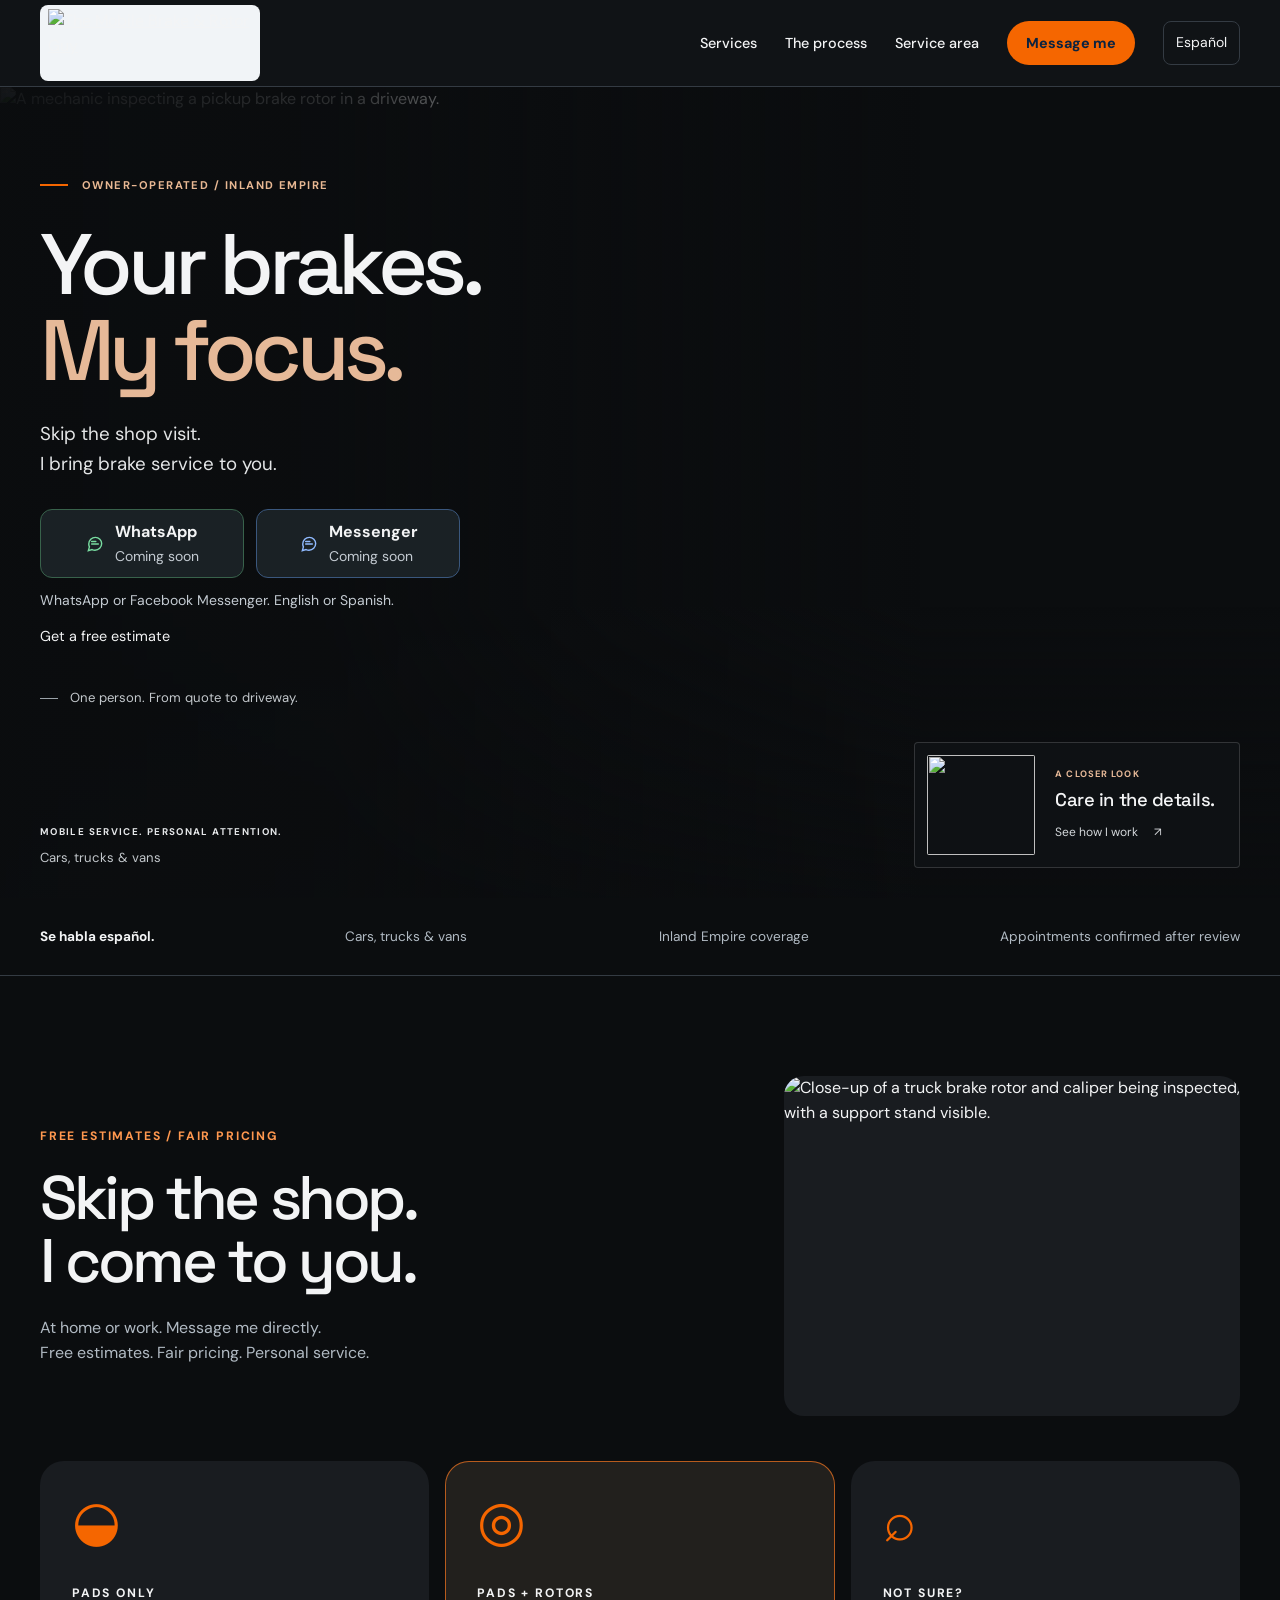
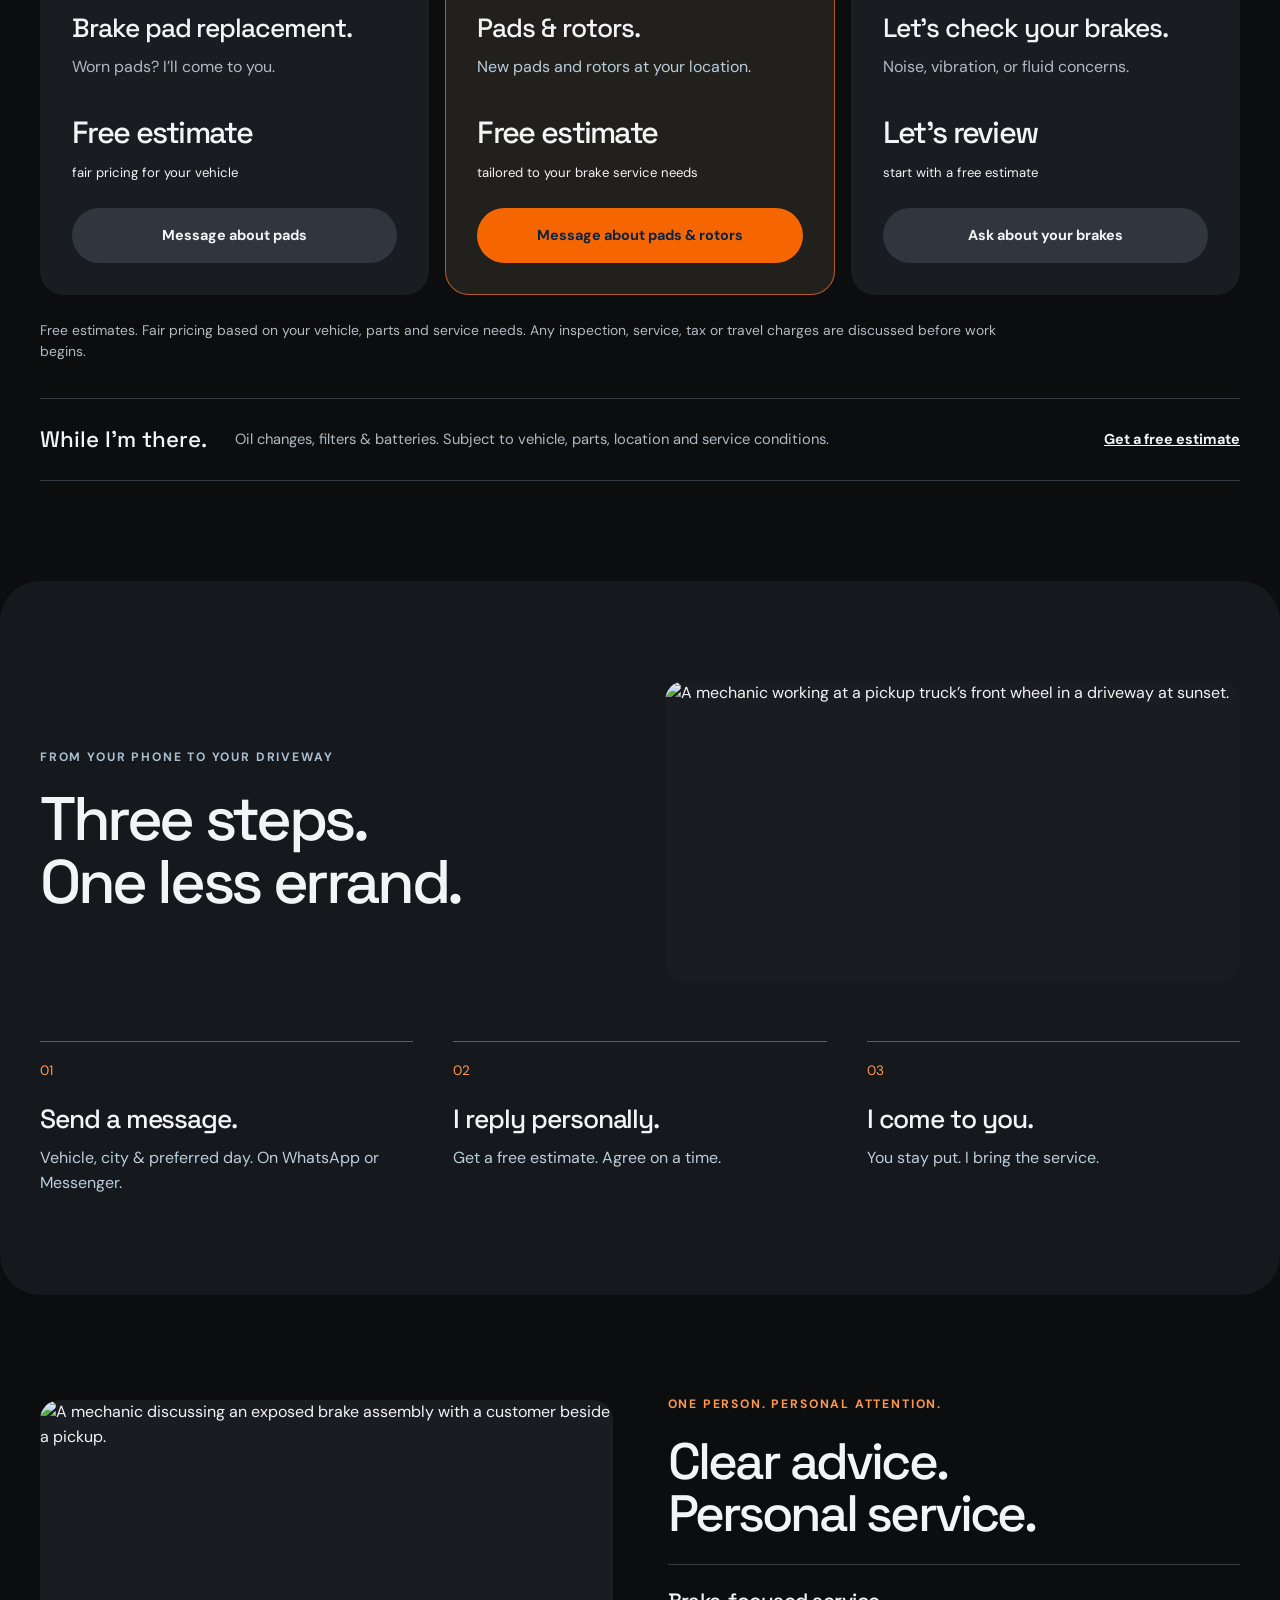
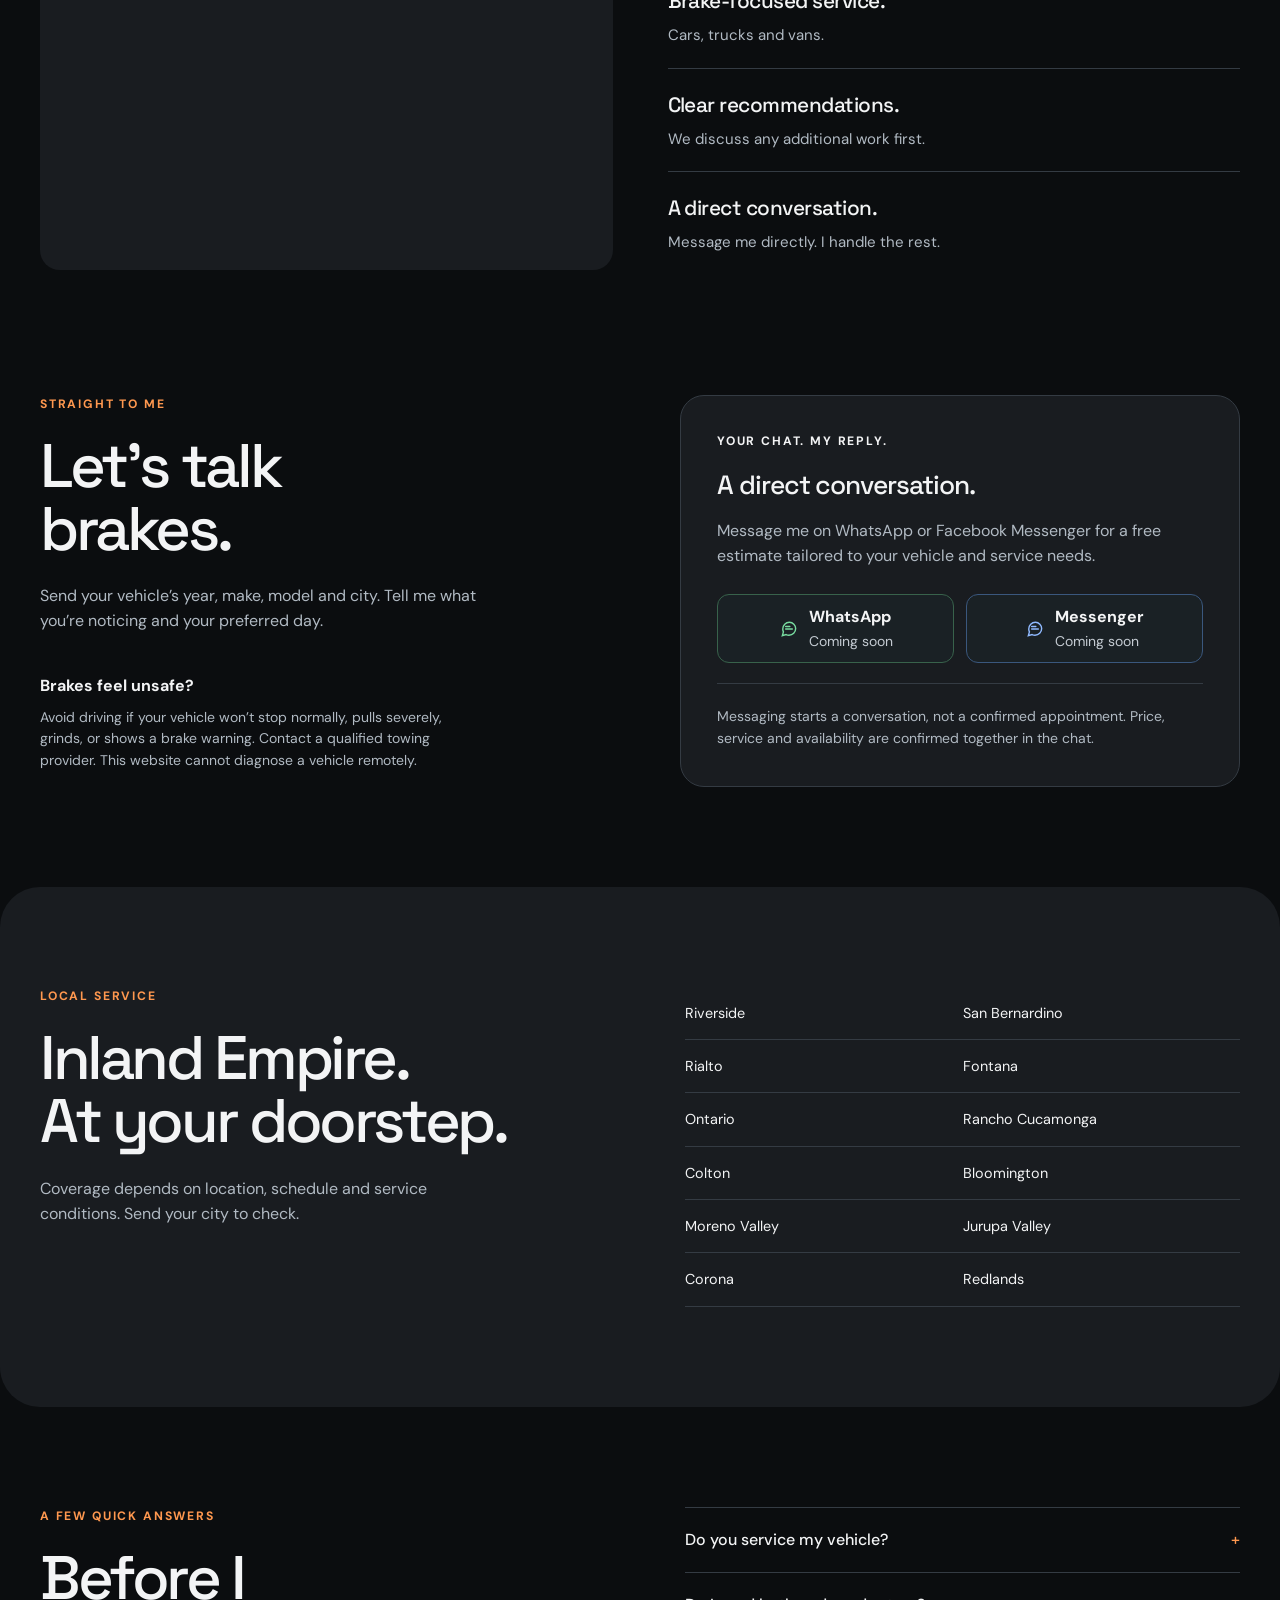
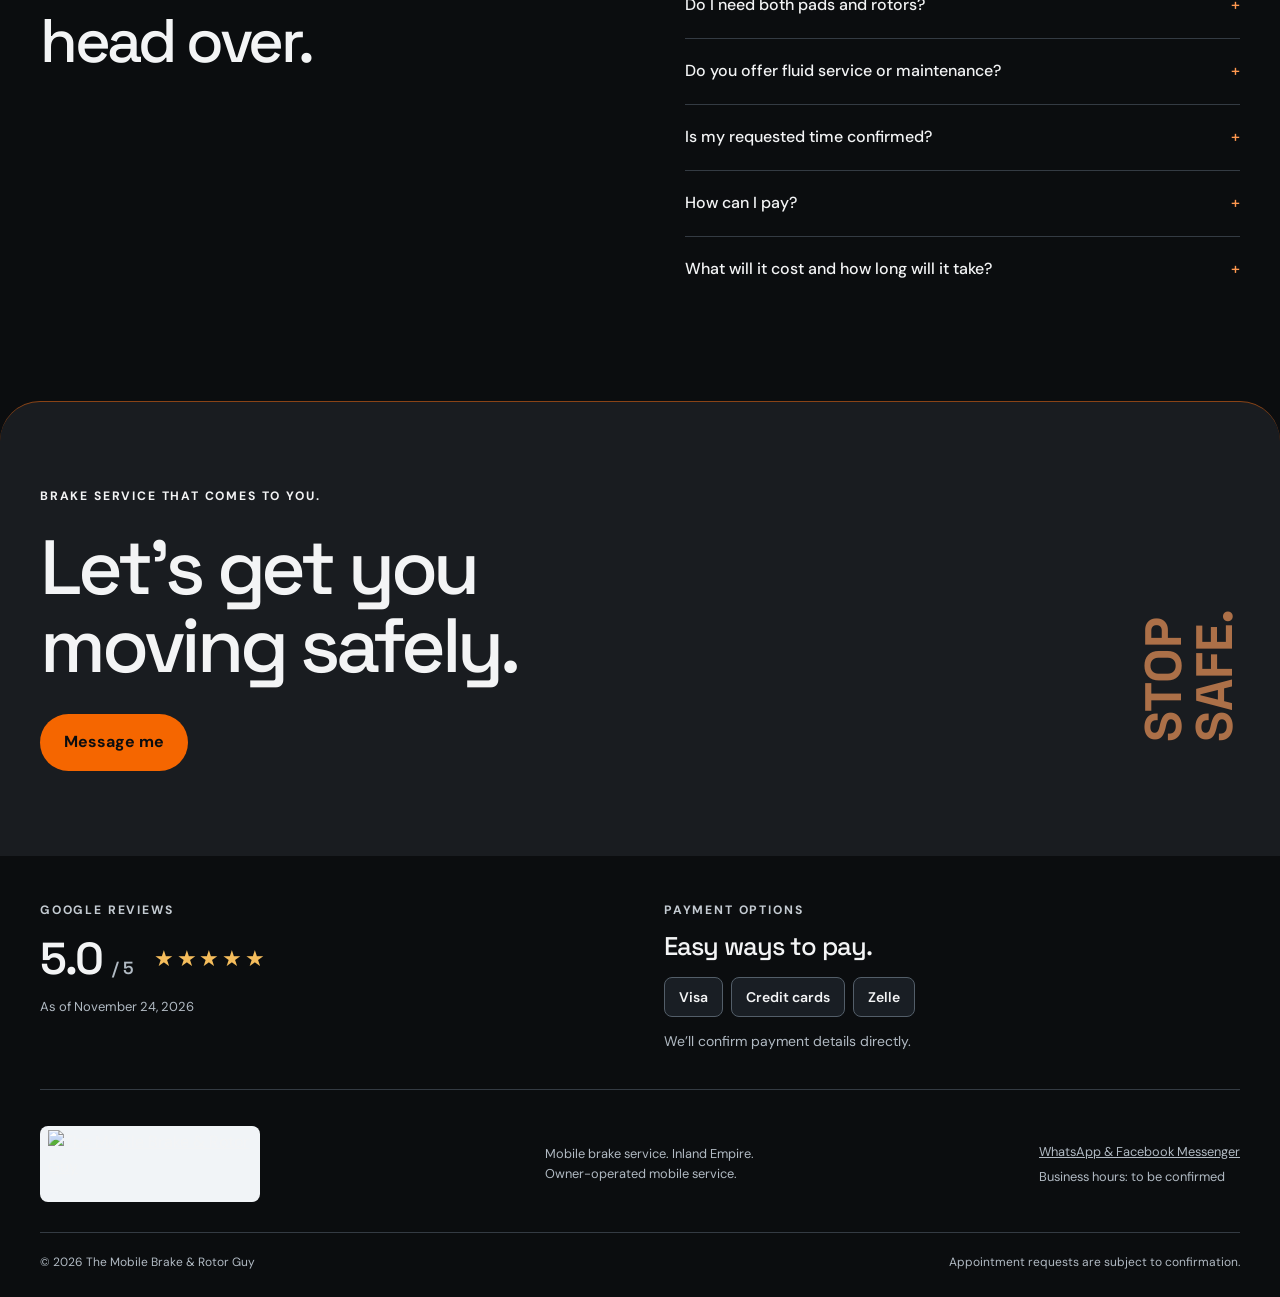
==== commit aa515215: "Show Google rating and payment options with direct service messaging" ====
--- a/src/index.html
+++ b/src/index.html
@@ -15,14 +15,14 @@
 <link rel="icon" type="image/png" sizes="48x48" href="assets/brand/favicon-48.png"><link rel="apple-touch-icon" sizes="180x180" href="assets/brand/apple-touch-icon.png"><link rel="preconnect" href="https://fonts.googleapis.com"><link rel="preconnect" href="https://fonts.gstatic.com" crossorigin>
 <link href="https://fonts.googleapis.com/css2?family=DM+Sans:wght@400;500;600;700&family=Space+Grotesk:wght@400;500;600;700&display=swap" rel="stylesheet">
 <link rel="stylesheet" href="styles/styles.css">
-<script type="application/ld+json">{"@context":"https://schema.org","@type":"AutoRepair","name":"The Mobile Brake & Rotor Guy","url":"https://themobilebrakerotorguy.com/","logo":"https://themobilebrakerotorguy.com/assets/brand/logo-primary-horizontal.png","areaServed":{"@type":"Place","name":"Inland Empire, California"},"description":"Mobile brake service for cars, trucks and vans. Vehicle compatibility and availability confirmed on request."}</script>
+<script type="application/ld+json">{"@context":"https://schema.org","@type":"AutoRepair","name":"The Mobile Brake & Rotor Guy","url":"https://themobilebrakerotorguy.com/","logo":"https://themobilebrakerotorguy.com/assets/brand/logo-primary-horizontal.png","areaServed":{"@type":"Place","name":"Inland Empire, California"},"description":"Mobile brake service for cars, trucks and vans. Vehicle compatibility and availability confirmed on request.","paymentAccepted":"Visa, Credit Card, Zelle"}</script>
 </head>
 <body>
 <a class="skip" href="#services">Skip to services</a>
 <header class="site-header" id="top"><div class="container header-inner">
 <a class="brand" href="#top" aria-label="The Mobile Brake and Rotor Guy home"><img src="assets/brand/logo-horizontal-660.webp" width="660" height="220" alt="The Mobile Brake &amp; Rotor Guy"></a>
 <nav id="main-nav" aria-label="Main navigation"><a href="#services">Services</a><a href="#how-it-works">The process</a><a href="#service-area">Service area</a></nav>
-<a class="button small" href="#contact">Message me</a><a class="language-switch" href="es.html" lang="es" hreflang="es" aria-label="Ver el sitio en español">Español</a><button class="menu-toggle" aria-controls="main-nav" aria-expanded="false" aria-label="Open menu">☰</button>
+<a class="button small" href="#contact" data-direct-contact>Message me</a><a class="language-switch" href="es.html" lang="es" hreflang="es" aria-label="Ver el sitio en español">Español</a><button class="menu-toggle" aria-controls="main-nav" aria-expanded="false" aria-label="Open menu">☰</button>
 </div></header>
 <main>
 <section class="owner-hero" aria-labelledby="hero-title">
@@ -31,27 +31,27 @@
 <div class="container owner-hero-content">
 <p class="eyebrow owner-kicker">OWNER-OPERATED / INLAND EMPIRE</p>
 <h1 id="hero-title">Your brakes.<br><span>My focus.</span></h1>
-<p class="owner-hero-description">Brake &amp; rotor service.<br>At your home or workplace.</p>
+<p class="owner-hero-description">Skip the shop visit.<br>I bring brake service to you.</p>
 <div class="owner-hero-actions message-actions"><button class="message-button whatsapp" data-message-channel="whatsapp" type="button" disabled><svg width="20" height="20" viewBox="0 0 24 24" fill="none" aria-hidden="true" focusable="false"><path d="M20 11.5a8 8 0 0 1-8 8 8.8 8.8 0 0 1-3.5-.8L4 20l1.3-4.5a8.8 8.8 0 0 1-.8-3.5 8 8 0 0 1 8-8 7.5 7.5 0 0 1 7.5 7.5Z" stroke="currentColor" stroke-width="1.7"/><path d="M8 12h8M8 9h5" stroke="currentColor" stroke-width="1.7" stroke-linecap="round"/></svg><span><strong>WhatsApp</strong><span class="message-state" data-message-state>Coming soon</span></span></button><button class="message-button messenger" data-message-channel="messenger" type="button" disabled><svg width="20" height="20" viewBox="0 0 24 24" fill="none" aria-hidden="true" focusable="false"><path d="M20 11.5a8 8 0 0 1-8 8 8.8 8.8 0 0 1-3.5-.8L4 20l1.3-4.5a8.8 8.8 0 0 1-.8-3.5 8 8 0 0 1 8-8 7.5 7.5 0 0 1 7.5 7.5Z" stroke="currentColor" stroke-width="1.7"/><path d="M8 12h8M8 9h5" stroke="currentColor" stroke-width="1.7" stroke-linecap="round"/></svg><span><strong>Messenger</strong><span class="message-state" data-message-state>Coming soon</span></span></button></div>
 <p class="chat-caption">WhatsApp or Facebook Messenger. English or Spanish.</p>
-<a class="owner-pricing" href="#contact">Get a free estimate</a>
+<a class="owner-pricing" href="#contact" data-direct-contact>Get a free estimate</a>
 <p class="owner-signoff"><span aria-hidden="true"></span>One person. From quote to driveway.</p>
 </div>
 <div class="container owner-hero-foot"><p class="owner-location"><span class="eyebrow">MOBILE SERVICE. PERSONAL ATTENTION.</span><span>Cars, trucks &amp; vans</span></p><a class="owner-detail" href="#how-it-works"><img src="assets/photography/brake-service-detail-owner-operator-480.webp" width="1672" height="941" decoding="async" fetchpriority="low" alt=""><span><span class="eyebrow">A CLOSER LOOK</span><strong>Care in the details.</strong><span class="owner-detail-link">See how I work <span aria-hidden="true">↗</span></span></span></a></div>
 </section>
 <section class="fit-strip"><div class="container"><strong lang="es">Se habla español.</strong><span>Cars, trucks &amp; vans</span><span>Inland Empire coverage</span><span>Appointments confirmed after review</span></div></section>
 <section class="section services" id="services"><div class="container">
-<div class="section-heading service-intro"><div><p class="eyebrow orange">FREE ESTIMATES / FAIR PRICING</p><h2>What do your<br>brakes need?</h2><p>Tell me what your vehicle needs.<br>I’ll tailor a free estimate to you.</p></div><picture class="editorial-photo rotor-photo"><source type="image/webp" srcset="assets/photography/brake-rotor-closeup-480.webp 480w, assets/photography/brake-rotor-closeup-800.webp 800w, assets/photography/brake-rotor-closeup-1200.webp 1122w" sizes="(max-width: 700px) calc(100vw - 32px), 420px"><img src="assets/photography/brake-rotor-closeup-1200.webp" width="1122" height="1402" loading="lazy" decoding="async" alt="Close-up of a truck brake rotor and caliper being inspected, with a support stand visible."></picture></div>
+<div class="section-heading service-intro"><div><p class="eyebrow orange">FREE ESTIMATES / FAIR PRICING</p><h2>Skip the shop.<br>I come to you.</h2><p>At home or work. Message me directly.<br>Free estimates. Fair pricing. Personal service.</p></div><picture class="editorial-photo rotor-photo"><source type="image/webp" srcset="assets/photography/brake-rotor-closeup-480.webp 480w, assets/photography/brake-rotor-closeup-800.webp 800w, assets/photography/brake-rotor-closeup-1200.webp 1122w" sizes="(max-width: 700px) calc(100vw - 32px), 420px"><img src="assets/photography/brake-rotor-closeup-1200.webp" width="1122" height="1402" loading="lazy" decoding="async" alt="Close-up of a truck brake rotor and caliper being inspected, with a support stand visible."></picture></div>
 <div class="price-grid">
-<article class="price-card"><span class="service-symbol" aria-hidden="true">◒</span><p class="eyebrow">PADS ONLY</p><h3>Fresh stopping power.</h3><p>Replace worn brake pads.</p><p class="price quote-price">Free estimate<small>fair pricing for your vehicle</small></p><a href="#contact" class="button light">Request pads</a></article>
-<article class="price-card featured"><span class="service-symbol" aria-hidden="true">◎</span><p class="eyebrow">PADS + ROTORS</p><h3>A smoother stop.</h3><p>New pads and replacement rotors.</p><p class="price quote-price">Free estimate<small>tailored to your brake service needs</small></p><a href="#contact" class="button">Request pads &amp; rotors</a></article>
-<article class="price-card"><span class="service-symbol" aria-hidden="true">⌕</span><p class="eyebrow">NOT SURE?</p><h3>Start with a check.</h3><p>Noise, vibration, or fluid concerns.</p><p class="price quote-price">Let’s review<small>start with a free estimate</small></p><a href="#contact" class="button light">Request an inspection</a></article>
+<article class="price-card"><span class="service-symbol" aria-hidden="true">◒</span><p class="eyebrow">PADS ONLY</p><h3>Brake pad replacement.</h3><p>Worn pads? I’ll come to you.</p><p class="price quote-price">Free estimate<small>fair pricing for your vehicle</small></p><a data-direct-contact href="#contact" class="button light">Message about pads</a></article>
+<article class="price-card featured"><span class="service-symbol" aria-hidden="true">◎</span><p class="eyebrow">PADS + ROTORS</p><h3>Pads &amp; rotors.</h3><p>New pads and rotors at your location.</p><p class="price quote-price">Free estimate<small>tailored to your brake service needs</small></p><a data-direct-contact href="#contact" class="button">Message about pads &amp; rotors</a></article>
+<article class="price-card"><span class="service-symbol" aria-hidden="true">⌕</span><p class="eyebrow">NOT SURE?</p><h3>Let’s check your brakes.</h3><p>Noise, vibration, or fluid concerns.</p><p class="price quote-price">Let’s review<small>start with a free estimate</small></p><a data-direct-contact href="#contact" class="button light">Ask about your brakes</a></article>
 </div>
 <p class="price-note">Free estimates. Fair pricing based on your vehicle, parts and service needs. Any inspection, service, tax or travel charges are discussed before work begins.</p>
-<div class="maintenance"><strong>While I’m there.</strong><p>Oil changes, filters &amp; batteries. Subject to vehicle, parts, location and service conditions.</p><a href="#contact">Get a free estimate</a></div>
+<div class="maintenance"><strong>While I’m there.</strong><p>Oil changes, filters &amp; batteries. Subject to vehicle, parts, location and service conditions.</p><a data-direct-contact href="#contact">Get a free estimate</a></div>
 </div></section>
-<section class="process section" id="how-it-works"><div class="container"><div class="process-intro"><div><p class="eyebrow">FROM YOUR PHONE TO YOUR DRIVEWAY</p><h2>Three steps.<br>One less errand.</h2></div><picture class="editorial-photo process-photo"><source type="image/webp" srcset="assets/photography/owner-operator-truck-service-480.webp 480w, assets/photography/owner-operator-truck-service-800.webp 800w, assets/photography/owner-operator-truck-service-1200.webp 1200w" sizes="(max-width: 700px) calc(100vw - 32px), 50vw"><img src="assets/photography/owner-operator-truck-service-1200.webp" width="1752" height="897" loading="lazy" decoding="async" alt="A mechanic working at a pickup truck’s front wheel in a driveway at sunset."></picture></div><div class="steps"><article><span>01</span><h3>Send a message.</h3><p>Vehicle, city &amp; preferred day. On WhatsApp or Messenger.</p></article><article><span>02</span><h3>I reply personally.</h3><p>Discuss the quote &amp; confirm a time.</p></article><article><span>03</span><h3>I come to you.</h3><p>Personal service at your approved location.</p></article></div></div></section>
-<section class="personal-service section"><div class="container personal-layout"><picture class="editorial-photo conversation-photo"><source type="image/webp" srcset="assets/photography/owner-operator-explaining-service-480.webp 480w, assets/photography/owner-operator-explaining-service-800.webp 800w, assets/photography/owner-operator-explaining-service-1200.webp 1200w" sizes="(max-width: 700px) calc(100vw - 32px), 50vw"><img src="assets/photography/owner-operator-explaining-service-1200.webp" width="1774" height="887" loading="lazy" decoding="async" alt="A mechanic discussing an exposed brake assembly with a customer beside a pickup."></picture><div class="personal-copy"><p class="eyebrow orange">ONE PERSON. PERSONAL ATTENTION.</p><h2>Clear advice.<br>Personal service.</h2><div class="personal-points"><p><strong>Brake-focused service.</strong><span>Cars, trucks and vans.</span></p><p><strong>Clear recommendations.</strong><span>We discuss any additional work first.</span></p><p><strong>A direct conversation.</strong><span>Your request. My follow-up.</span></p></div></div></div></section>
+<section class="process section" id="how-it-works"><div class="container"><div class="process-intro"><div><p class="eyebrow">FROM YOUR PHONE TO YOUR DRIVEWAY</p><h2>Three steps.<br>One less errand.</h2></div><picture class="editorial-photo process-photo"><source type="image/webp" srcset="assets/photography/owner-operator-truck-service-480.webp 480w, assets/photography/owner-operator-truck-service-800.webp 800w, assets/photography/owner-operator-truck-service-1200.webp 1200w" sizes="(max-width: 700px) calc(100vw - 32px), 50vw"><img src="assets/photography/owner-operator-truck-service-1200.webp" width="1752" height="897" loading="lazy" decoding="async" alt="A mechanic working at a pickup truck’s front wheel in a driveway at sunset."></picture></div><div class="steps"><article><span>01</span><h3>Send a message.</h3><p>Vehicle, city &amp; preferred day. On WhatsApp or Messenger.</p></article><article><span>02</span><h3>I reply personally.</h3><p>Get a free estimate. Agree on a time.</p></article><article><span>03</span><h3>I come to you.</h3><p>You stay put. I bring the service.</p></article></div></div></section>
+<section class="personal-service section"><div class="container personal-layout"><picture class="editorial-photo conversation-photo"><source type="image/webp" srcset="assets/photography/owner-operator-explaining-service-480.webp 480w, assets/photography/owner-operator-explaining-service-800.webp 800w, assets/photography/owner-operator-explaining-service-1200.webp 1200w" sizes="(max-width: 700px) calc(100vw - 32px), 50vw"><img src="assets/photography/owner-operator-explaining-service-1200.webp" width="1774" height="887" loading="lazy" decoding="async" alt="A mechanic discussing an exposed brake assembly with a customer beside a pickup."></picture><div class="personal-copy"><p class="eyebrow orange">ONE PERSON. PERSONAL ATTENTION.</p><h2>Clear advice.<br>Personal service.</h2><div class="personal-points"><p><strong>Brake-focused service.</strong><span>Cars, trucks and vans.</span></p><p><strong>Clear recommendations.</strong><span>We discuss any additional work first.</span></p><p><strong>A direct conversation.</strong><span>Message me directly. I handle the rest.</span></p></div></div></div></section>
 <section class="section contact-section" id="contact"><div class="container contact-layout"><div><p class="eyebrow orange">STRAIGHT TO ME</p><h2>Let’s talk<br>brakes.</h2><p class="contact-intro">Send your vehicle’s year, make, model and city. Tell me what you’re noticing and your preferred day.</p><div class="safety"><strong>Brakes feel unsafe?</strong><p>Avoid driving if your vehicle won’t stop normally, pulls severely, grinds, or shows a brake warning. Contact a qualified towing provider. This website cannot diagnose a vehicle remotely.</p></div></div><div class="contact-panel"><p class="eyebrow">YOUR CHAT. MY REPLY.</p><h3>A direct conversation.</h3><p>Message me on WhatsApp or Facebook Messenger for a free estimate tailored to your vehicle and service needs.</p><div class="message-actions"><button class="message-button whatsapp" data-message-channel="whatsapp" type="button" disabled><svg width="20" height="20" viewBox="0 0 24 24" fill="none" aria-hidden="true" focusable="false"><path d="M20 11.5a8 8 0 0 1-8 8 8.8 8.8 0 0 1-3.5-.8L4 20l1.3-4.5a8.8 8.8 0 0 1-.8-3.5 8 8 0 0 1 8-8 7.5 7.5 0 0 1 7.5 7.5Z" stroke="currentColor" stroke-width="1.7"/><path d="M8 12h8M8 9h5" stroke="currentColor" stroke-width="1.7" stroke-linecap="round"/></svg><span><strong>WhatsApp</strong><span class="message-state" data-message-state>Coming soon</span></span></button><button class="message-button messenger" data-message-channel="messenger" type="button" disabled><svg width="20" height="20" viewBox="0 0 24 24" fill="none" aria-hidden="true" focusable="false"><path d="M20 11.5a8 8 0 0 1-8 8 8.8 8.8 0 0 1-3.5-.8L4 20l1.3-4.5a8.8 8.8 0 0 1-.8-3.5 8 8 0 0 1 8-8 7.5 7.5 0 0 1 7.5 7.5Z" stroke="currentColor" stroke-width="1.7"/><path d="M8 12h8M8 9h5" stroke="currentColor" stroke-width="1.7" stroke-linecap="round"/></svg><span><strong>Messenger</strong><span class="message-state" data-message-state>Coming soon</span></span></button></div><p class="contact-note">Messaging starts a conversation, not a confirmed appointment. Price, service and availability are confirmed together in the chat.</p></div></div></section>
 <section class="section area" id="service-area"><div class="container area-layout"><div><p class="eyebrow orange">LOCAL SERVICE</p><h2>Inland Empire.<br>At your doorstep.</h2><p>Coverage depends on location, schedule and service conditions. Send your city to check.</p></div><div class="cities"><span>Riverside</span><span>San Bernardino</span><span>Rialto</span><span>Fontana</span><span>Ontario</span><span>Rancho Cucamonga</span><span>Colton</span><span>Bloomington</span><span>Moreno Valley</span><span>Jurupa Valley</span><span>Corona</span><span>Redlands</span></div></div></section>
 <section class="section faq"><div class="container faq-layout"><div><p class="eyebrow orange">A FEW QUICK ANSWERS</p><h2>Before I<br>head over.</h2></div><div>
@@ -59,11 +59,12 @@
 <details><summary>Do I need both pads and rotors?</summary><p>Not always. Inspection helps determine what needs replacement.</p></details>
 <details><summary>Do you offer fluid service or maintenance?</summary><p>Yes, subject to vehicle and location fit. Ask about brake fluid, oil changes, filters and batteries.</p></details>
 <details><summary>Is my requested time confirmed?</summary><p>No. We’ll confirm service details and agree on an available time in our chat.</p></details>
+<details><summary>How can I pay?</summary><p>Visa, credit cards and Zelle are accepted. We’ll confirm payment details directly.</p></details>
 <details><summary>What will it cost and how long will it take?</summary><p>Estimates are free. I’ll review your vehicle and service needs, then confirm a fair price and expected time before work begins.</p></details>
 </div></div></section>
-<section class="closing"><div class="container"><p class="eyebrow">BRAKE SERVICE THAT COMES TO YOU.</p><h2>Let’s get you<br>moving safely.</h2><a class="button dark" href="#contact">Message me</a></div><span aria-hidden="true">STOP SAFE.</span></section>
+<section class="closing"><div class="container"><p class="eyebrow">BRAKE SERVICE THAT COMES TO YOU.</p><h2>Let’s get you<br>moving safely.</h2><a class="button dark" href="#contact" data-direct-contact>Message me</a></div><span aria-hidden="true">STOP SAFE.</span></section>
 </main>
-<footer><div class="container footer-inner"><a class="brand footer-brand" href="#top"><img src="assets/brand/logo-horizontal-660.webp" width="660" height="220" loading="lazy" alt="The Mobile Brake &amp; Rotor Guy"></a><p>Mobile brake service. Inland Empire.<br>Owner-operated mobile service.</p><div><a href="#contact">WhatsApp &amp; Facebook Messenger</a><span>Business hours: to be confirmed</span></div></div><div class="container footer-bottom">© 2026 The Mobile Brake &amp; Rotor Guy <span>Appointment requests are subject to confirmation.</span></div></footer>
+<footer><div class="container footer-trust"><div class="review-summary"><p class="eyebrow">GOOGLE REVIEWS</p><div class="rating-line"><strong>5.0 <span>/ 5</span></strong><span class="review-stars" aria-hidden="true">★★★★★</span></div><p class="rating-date">As of November 24, 2026</p><!-- GOOGLE_REVIEW_LINK --></div><div class="payment-summary"><p class="eyebrow">PAYMENT OPTIONS</p><h3>Easy ways to pay.</h3><div class="payment-methods" aria-label="Accepted payment methods"><span>Visa</span><span>Credit cards</span><span>Zelle</span></div><p>We’ll confirm payment details directly.</p></div></div><div class="container footer-inner"><a class="brand footer-brand" href="#top"><img src="assets/brand/logo-horizontal-660.webp" width="660" height="220" loading="lazy" alt="The Mobile Brake &amp; Rotor Guy"></a><p>Mobile brake service. Inland Empire.<br>Owner-operated mobile service.</p><div><a href="#contact">WhatsApp &amp; Facebook Messenger</a><span>Business hours: to be confirmed</span></div></div><div class="container footer-bottom">© 2026 The Mobile Brake &amp; Rotor Guy <span>Appointment requests are subject to confirmation.</span></div></footer>
 <div class="mobile-bar" role="navigation" aria-label="Business chat"><button class="message-button whatsapp" data-message-channel="whatsapp" type="button" disabled><svg width="20" height="20" viewBox="0 0 24 24" fill="none" aria-hidden="true" focusable="false"><path d="M20 11.5a8 8 0 0 1-8 8 8.8 8.8 0 0 1-3.5-.8L4 20l1.3-4.5a8.8 8.8 0 0 1-.8-3.5 8 8 0 0 1 8-8 7.5 7.5 0 0 1 7.5 7.5Z" stroke="currentColor" stroke-width="1.7"/><path d="M8 12h8M8 9h5" stroke="currentColor" stroke-width="1.7" stroke-linecap="round"/></svg><span><strong>WhatsApp</strong><span class="message-state" data-message-state>Coming soon</span></span></button><button class="message-button messenger" data-message-channel="messenger" type="button" disabled><svg width="20" height="20" viewBox="0 0 24 24" fill="none" aria-hidden="true" focusable="false"><path d="M20 11.5a8 8 0 0 1-8 8 8.8 8.8 0 0 1-3.5-.8L4 20l1.3-4.5a8.8 8.8 0 0 1-.8-3.5 8 8 0 0 1 8-8 7.5 7.5 0 0 1 7.5 7.5Z" stroke="currentColor" stroke-width="1.7"/><path d="M8 12h8M8 9h5" stroke="currentColor" stroke-width="1.7" stroke-linecap="round"/></svg><span><strong>Messenger</strong><span class="message-state" data-message-state>Coming soon</span></span></button></div>
 <script src="scripts/site-config.js" defer></script>
 <script src="scripts/script.js" defer></script>
--- a/src/styles/styles.css
+++ b/src/styles/styles.css
@@ -279,3 +279,19 @@
 @media(max-width:1000px) and (min-width:701px){.contact-panel .message-actions{grid-template-columns:1fr}}
 @media(max-width:700px){.message-button{padding:12px 10px;gap:8px}.message-button strong{font-size:.9375rem}}
 .price.quote-price{font-size:clamp(1.65rem,2.4vw,2rem);line-height:1.15}
+
+/* A compact trust and payment summary, with no third-party widget downloads. */
+.footer-trust{display:grid;grid-template-columns:1fr 1fr;gap:48px;padding-bottom:36px;margin-bottom:36px;border-bottom:1px solid var(--line)}
+.footer-trust>div{min-width:0}
+.footer-trust .eyebrow{color:#c4cbd2;margin-bottom:14px}
+.rating-line{display:flex;align-items:center;flex-wrap:wrap;gap:20px}
+.rating-line strong{font:600 2.8rem/1.15 var(--heading);letter-spacing:-.04em}
+.rating-line strong span{font-size:1.1rem;color:var(--muted);letter-spacing:0}
+.review-stars{font-size:1.4rem;letter-spacing:.12em;color:#f5bd5c}
+.rating-date{color:var(--muted);font-size:.8125rem;margin-top:12px}
+.review-link{display:inline-flex;align-items:center;min-height:44px;margin-top:6px;color:#ff984f;font-weight:600;text-underline-offset:4px}
+.payment-summary h3{font-size:1.6rem}
+.payment-methods{display:flex;flex-wrap:wrap;gap:8px;margin-top:18px}
+.payment-methods>span{display:inline-flex;align-items:center;min-height:40px;padding:8px 14px;border:1px solid #535e69;border-radius:8px;background:#191e24;font-weight:600;font-size:.875rem}
+.payment-summary>p:last-child{font-size:.875rem;color:var(--muted);margin-top:14px}
+@media(max-width:700px){.footer-trust{grid-template-columns:1fr;gap:28px}.payment-summary{border-top:1px solid var(--line);padding-top:26px}}
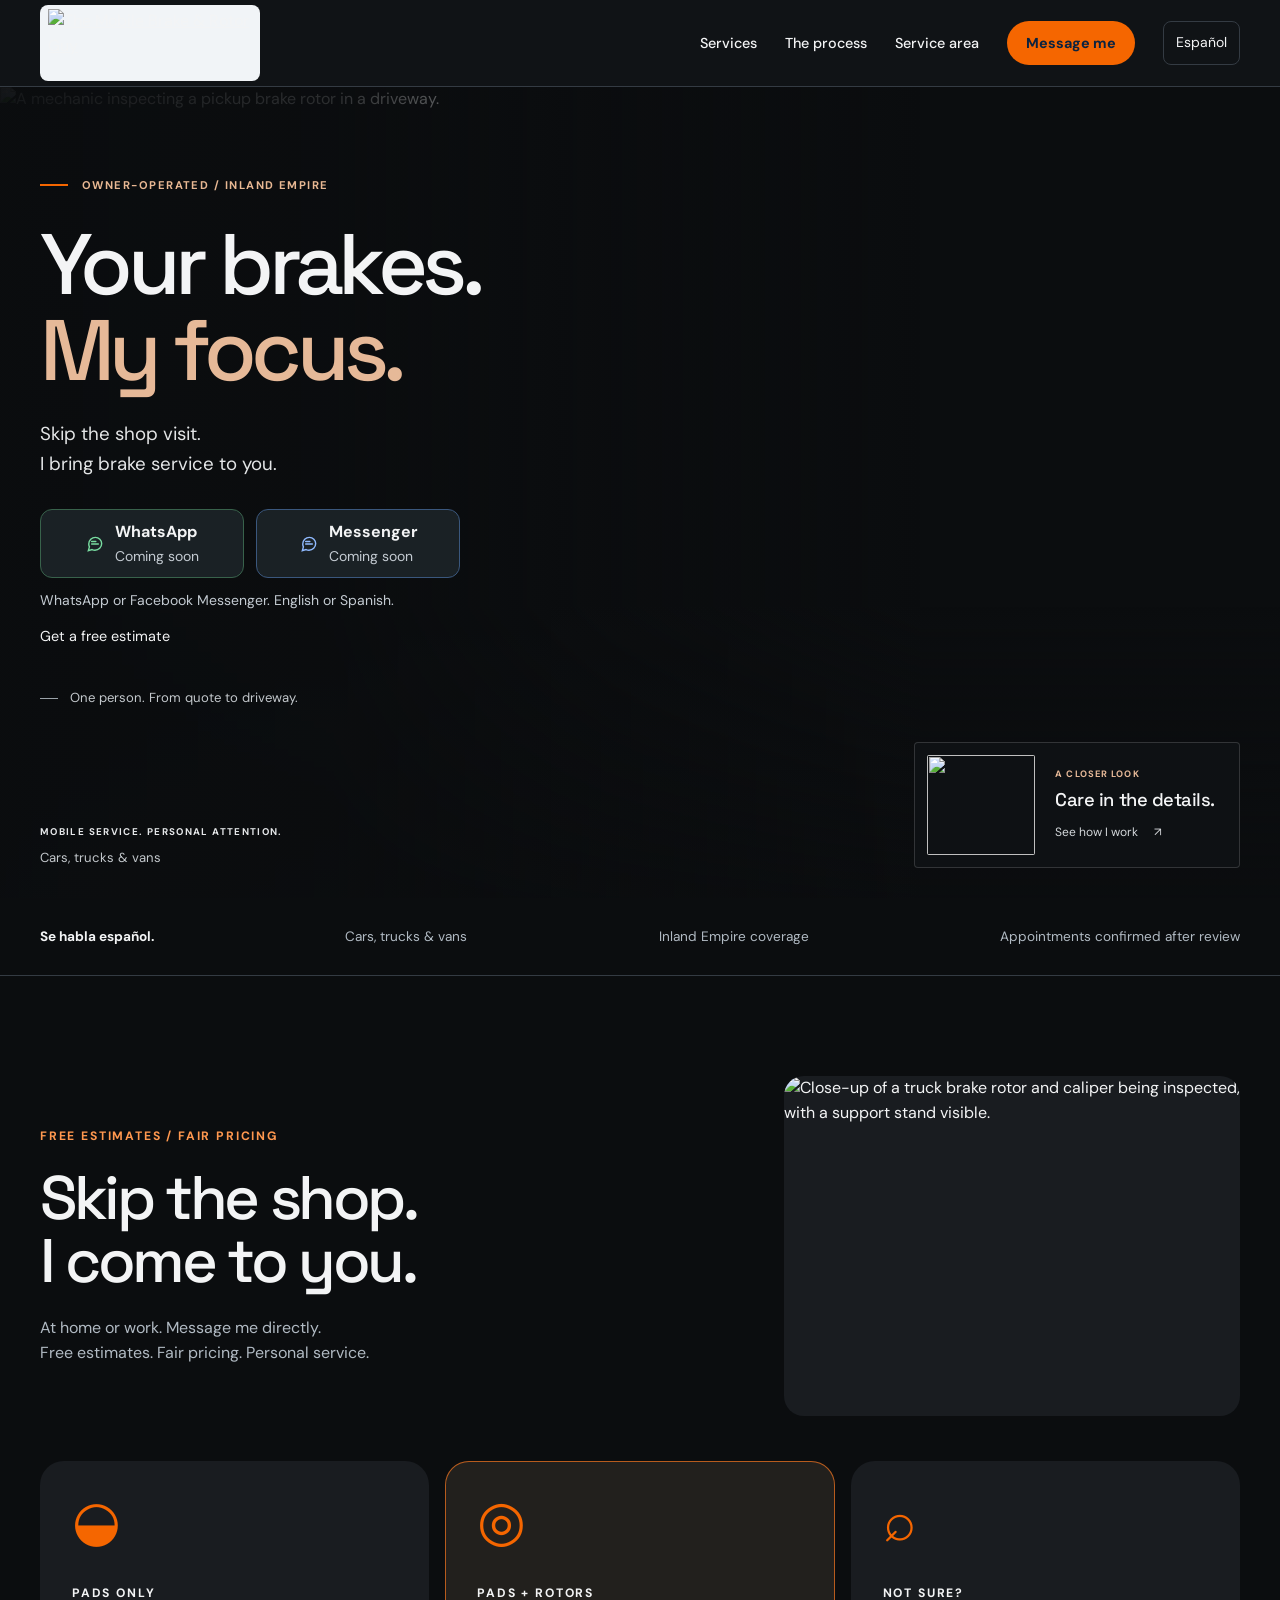
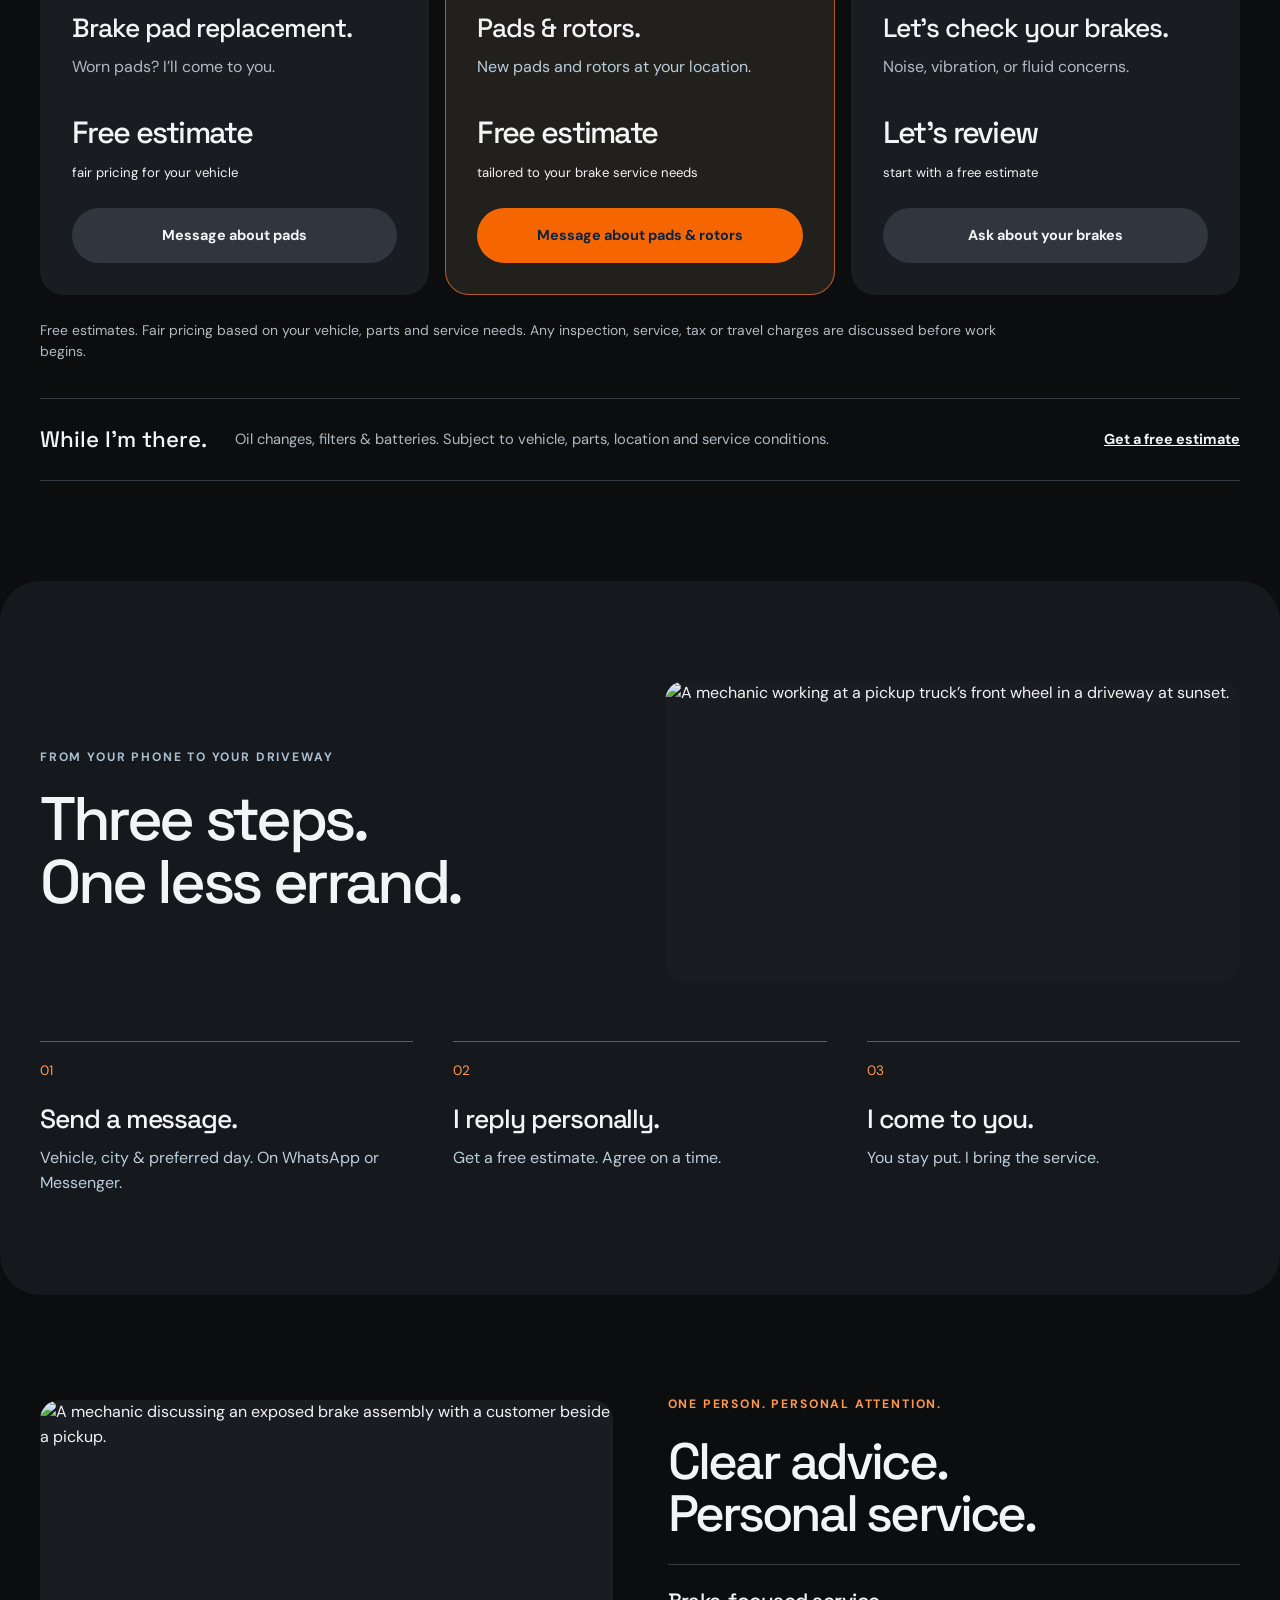
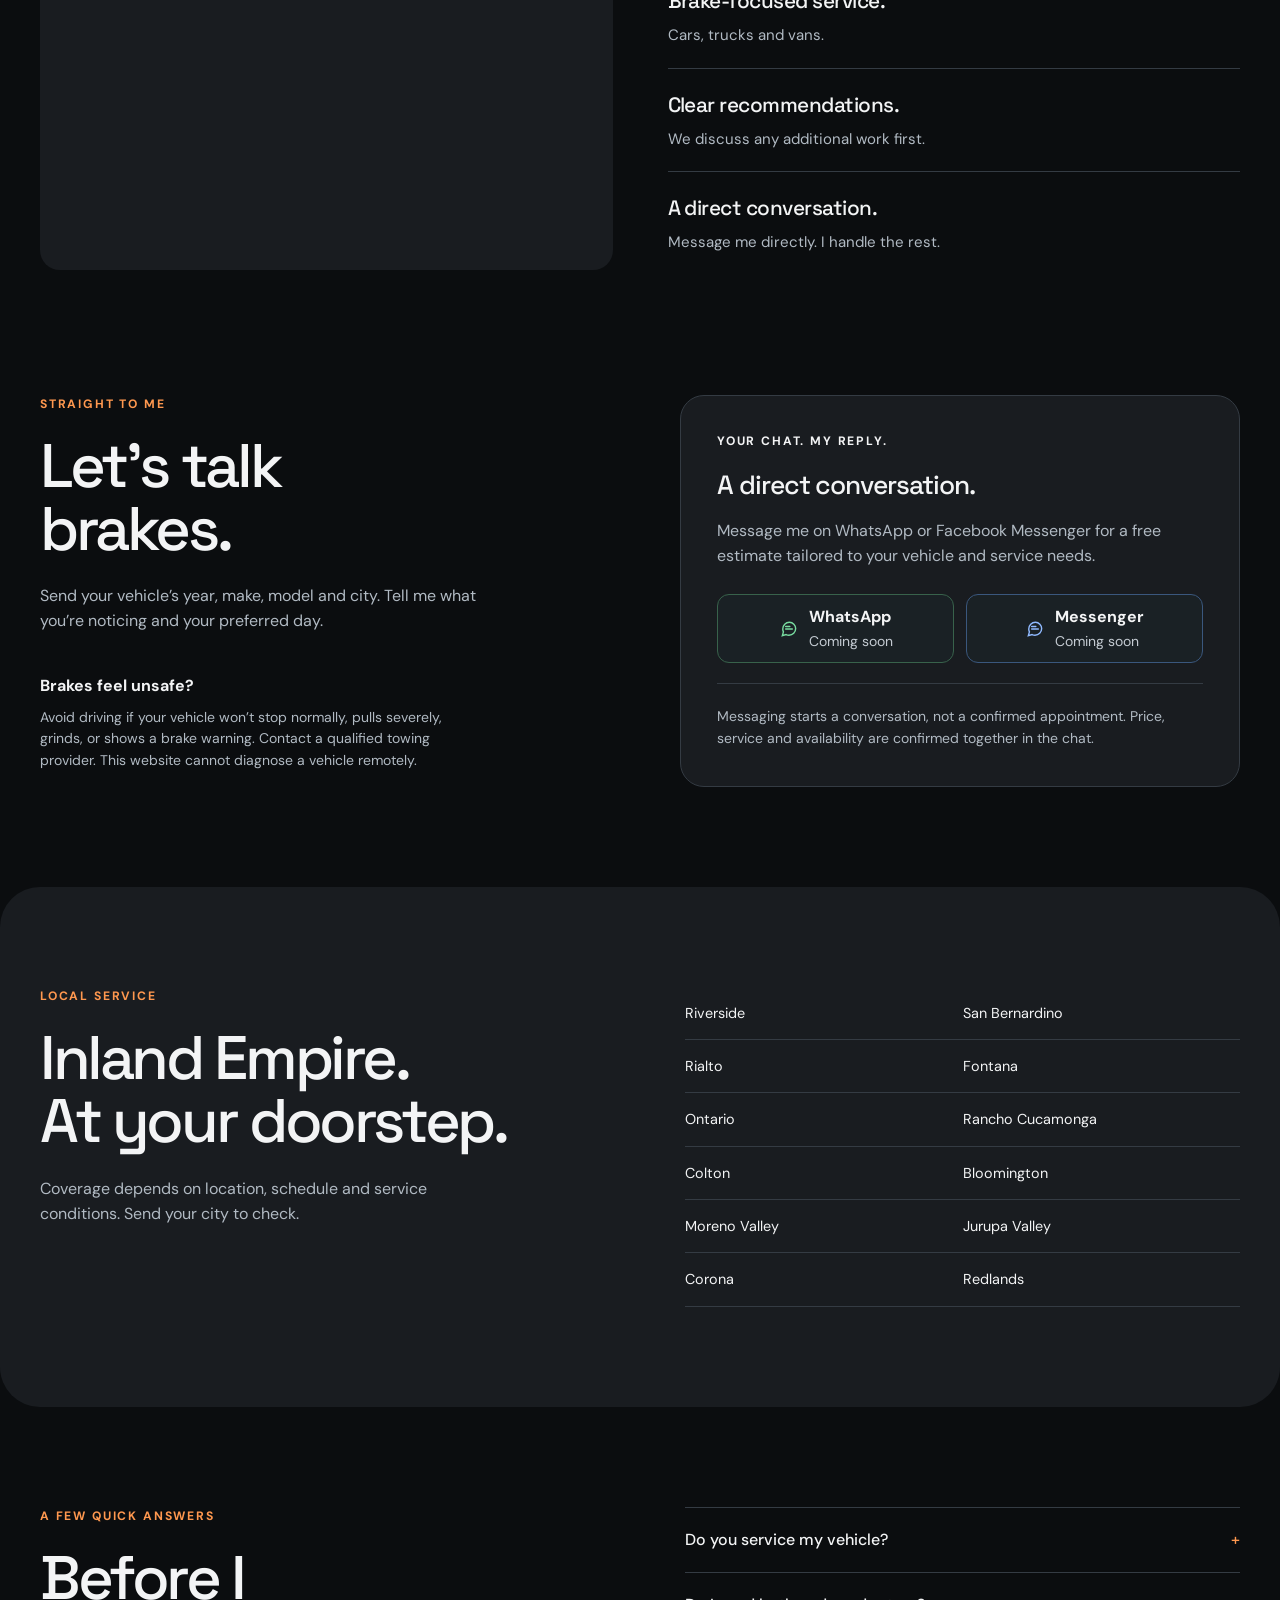
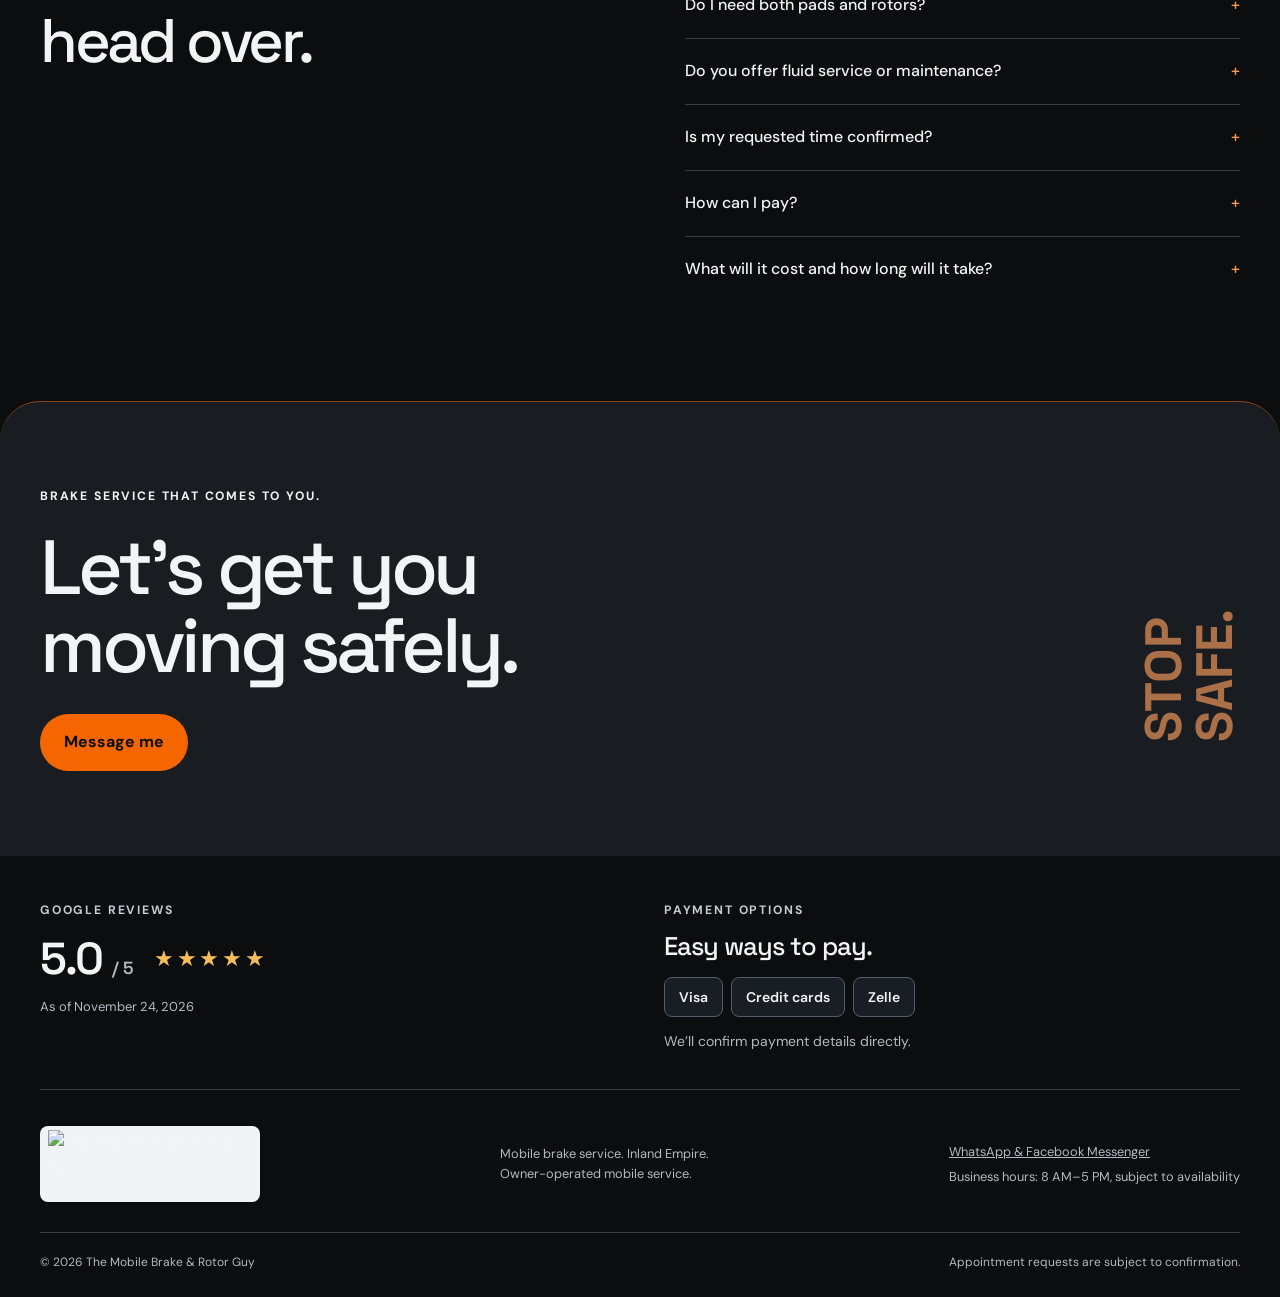
==== commit 03dc1b11: "Publish availability-dependent business hours in both languages" ====
--- a/src/index.html
+++ b/src/index.html
@@ -64,7 +64,7 @@
 </div></div></section>
 <section class="closing"><div class="container"><p class="eyebrow">BRAKE SERVICE THAT COMES TO YOU.</p><h2>Let’s get you<br>moving safely.</h2><a class="button dark" href="#contact" data-direct-contact>Message me</a></div><span aria-hidden="true">STOP SAFE.</span></section>
 </main>
-<footer><div class="container footer-trust"><div class="review-summary"><p class="eyebrow">GOOGLE REVIEWS</p><div class="rating-line"><strong>5.0 <span>/ 5</span></strong><span class="review-stars" aria-hidden="true">★★★★★</span></div><p class="rating-date">As of November 24, 2026</p><!-- GOOGLE_REVIEW_LINK --></div><div class="payment-summary"><p class="eyebrow">PAYMENT OPTIONS</p><h3>Easy ways to pay.</h3><div class="payment-methods" aria-label="Accepted payment methods"><span>Visa</span><span>Credit cards</span><span>Zelle</span></div><p>We’ll confirm payment details directly.</p></div></div><div class="container footer-inner"><a class="brand footer-brand" href="#top"><img src="assets/brand/logo-horizontal-660.webp" width="660" height="220" loading="lazy" alt="The Mobile Brake &amp; Rotor Guy"></a><p>Mobile brake service. Inland Empire.<br>Owner-operated mobile service.</p><div><a href="#contact">WhatsApp &amp; Facebook Messenger</a><span>Business hours: to be confirmed</span></div></div><div class="container footer-bottom">© 2026 The Mobile Brake &amp; Rotor Guy <span>Appointment requests are subject to confirmation.</span></div></footer>
+<footer><div class="container footer-trust"><div class="review-summary"><p class="eyebrow">GOOGLE REVIEWS</p><div class="rating-line"><strong>5.0 <span>/ 5</span></strong><span class="review-stars" aria-hidden="true">★★★★★</span></div><p class="rating-date">As of November 24, 2026</p><!-- GOOGLE_REVIEW_LINK --></div><div class="payment-summary"><p class="eyebrow">PAYMENT OPTIONS</p><h3>Easy ways to pay.</h3><div class="payment-methods" aria-label="Accepted payment methods"><span>Visa</span><span>Credit cards</span><span>Zelle</span></div><p>We’ll confirm payment details directly.</p></div></div><div class="container footer-inner"><a class="brand footer-brand" href="#top"><img src="assets/brand/logo-horizontal-660.webp" width="660" height="220" loading="lazy" alt="The Mobile Brake &amp; Rotor Guy"></a><p>Mobile brake service. Inland Empire.<br>Owner-operated mobile service.</p><div><a href="#contact">WhatsApp &amp; Facebook Messenger</a><span>Business hours: 8 AM–5 PM, subject to availability</span></div></div><div class="container footer-bottom">© 2026 The Mobile Brake &amp; Rotor Guy <span>Appointment requests are subject to confirmation.</span></div></footer>
 <div class="mobile-bar" role="navigation" aria-label="Business chat"><button class="message-button whatsapp" data-message-channel="whatsapp" type="button" disabled><svg width="20" height="20" viewBox="0 0 24 24" fill="none" aria-hidden="true" focusable="false"><path d="M20 11.5a8 8 0 0 1-8 8 8.8 8.8 0 0 1-3.5-.8L4 20l1.3-4.5a8.8 8.8 0 0 1-.8-3.5 8 8 0 0 1 8-8 7.5 7.5 0 0 1 7.5 7.5Z" stroke="currentColor" stroke-width="1.7"/><path d="M8 12h8M8 9h5" stroke="currentColor" stroke-width="1.7" stroke-linecap="round"/></svg><span><strong>WhatsApp</strong><span class="message-state" data-message-state>Coming soon</span></span></button><button class="message-button messenger" data-message-channel="messenger" type="button" disabled><svg width="20" height="20" viewBox="0 0 24 24" fill="none" aria-hidden="true" focusable="false"><path d="M20 11.5a8 8 0 0 1-8 8 8.8 8.8 0 0 1-3.5-.8L4 20l1.3-4.5a8.8 8.8 0 0 1-.8-3.5 8 8 0 0 1 8-8 7.5 7.5 0 0 1 7.5 7.5Z" stroke="currentColor" stroke-width="1.7"/><path d="M8 12h8M8 9h5" stroke="currentColor" stroke-width="1.7" stroke-linecap="round"/></svg><span><strong>Messenger</strong><span class="message-state" data-message-state>Coming soon</span></span></button></div>
 <script src="scripts/site-config.js" defer></script>
 <script src="scripts/script.js" defer></script>
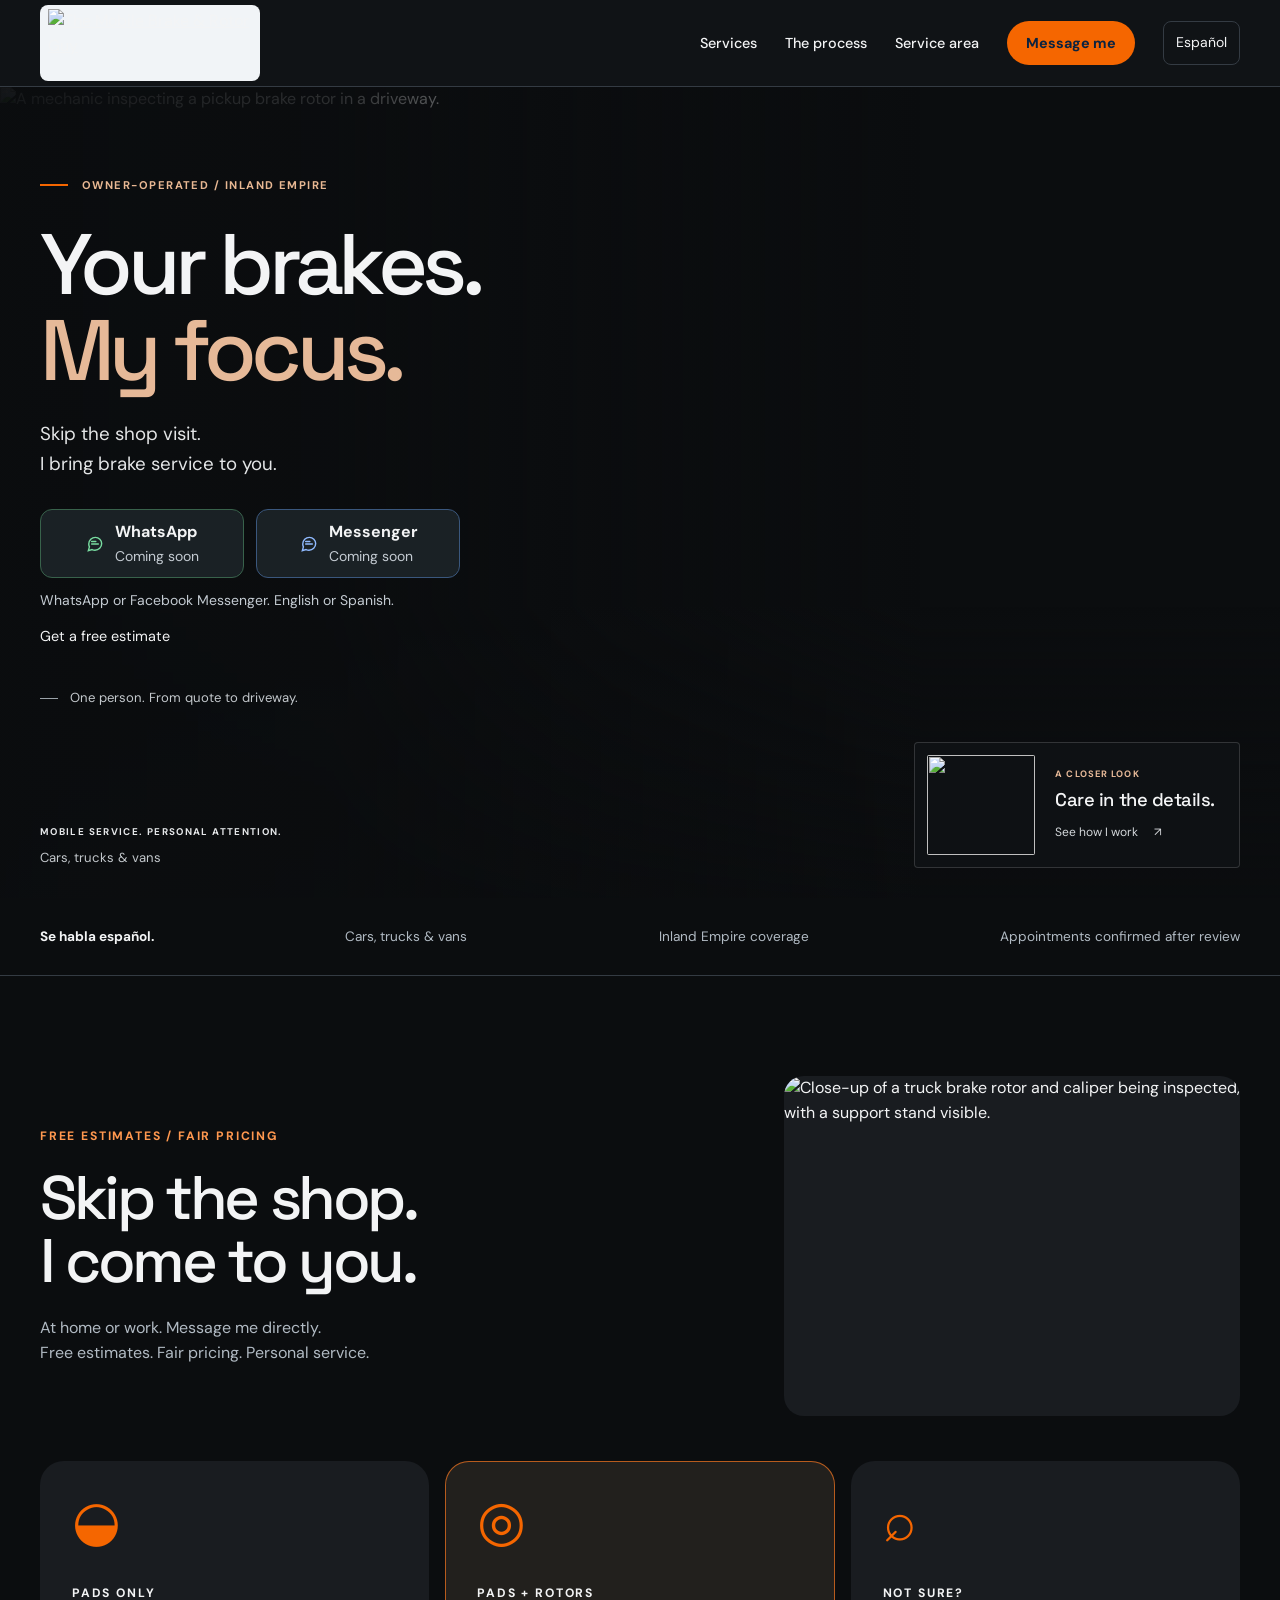
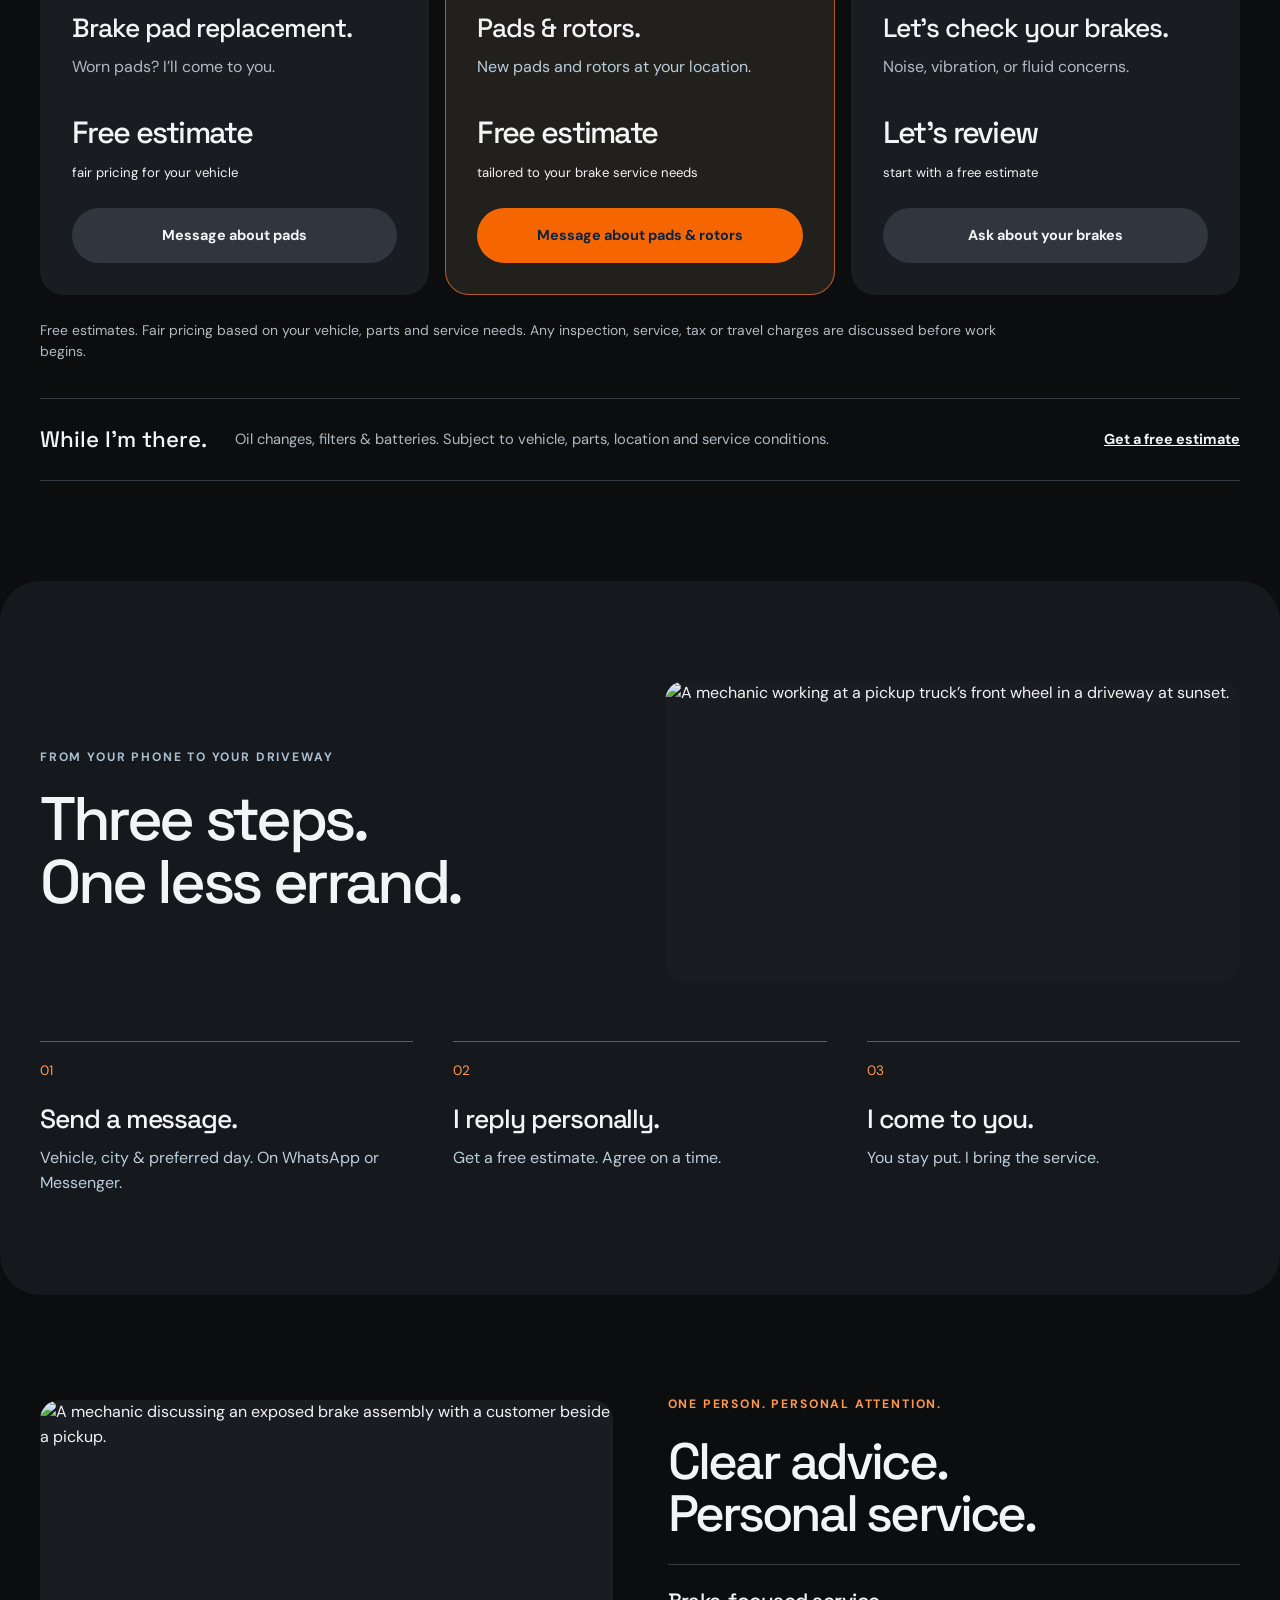
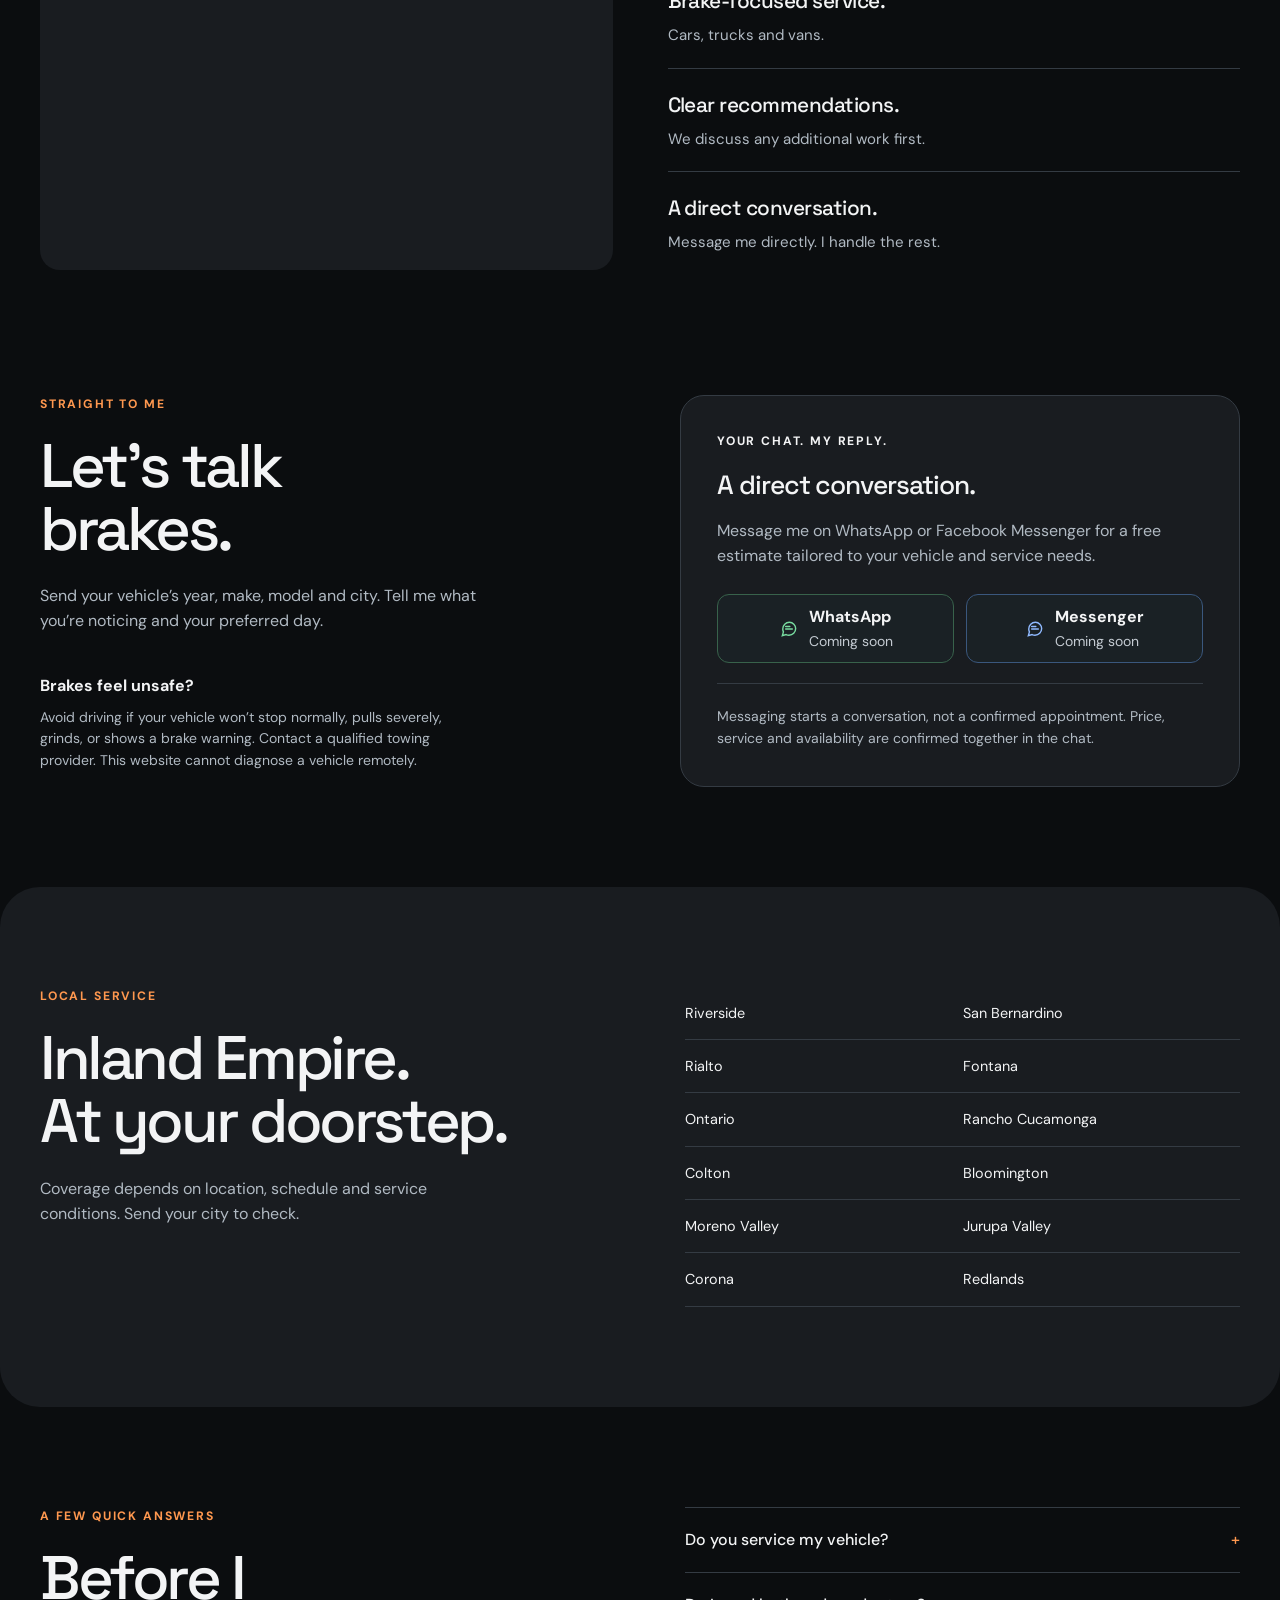
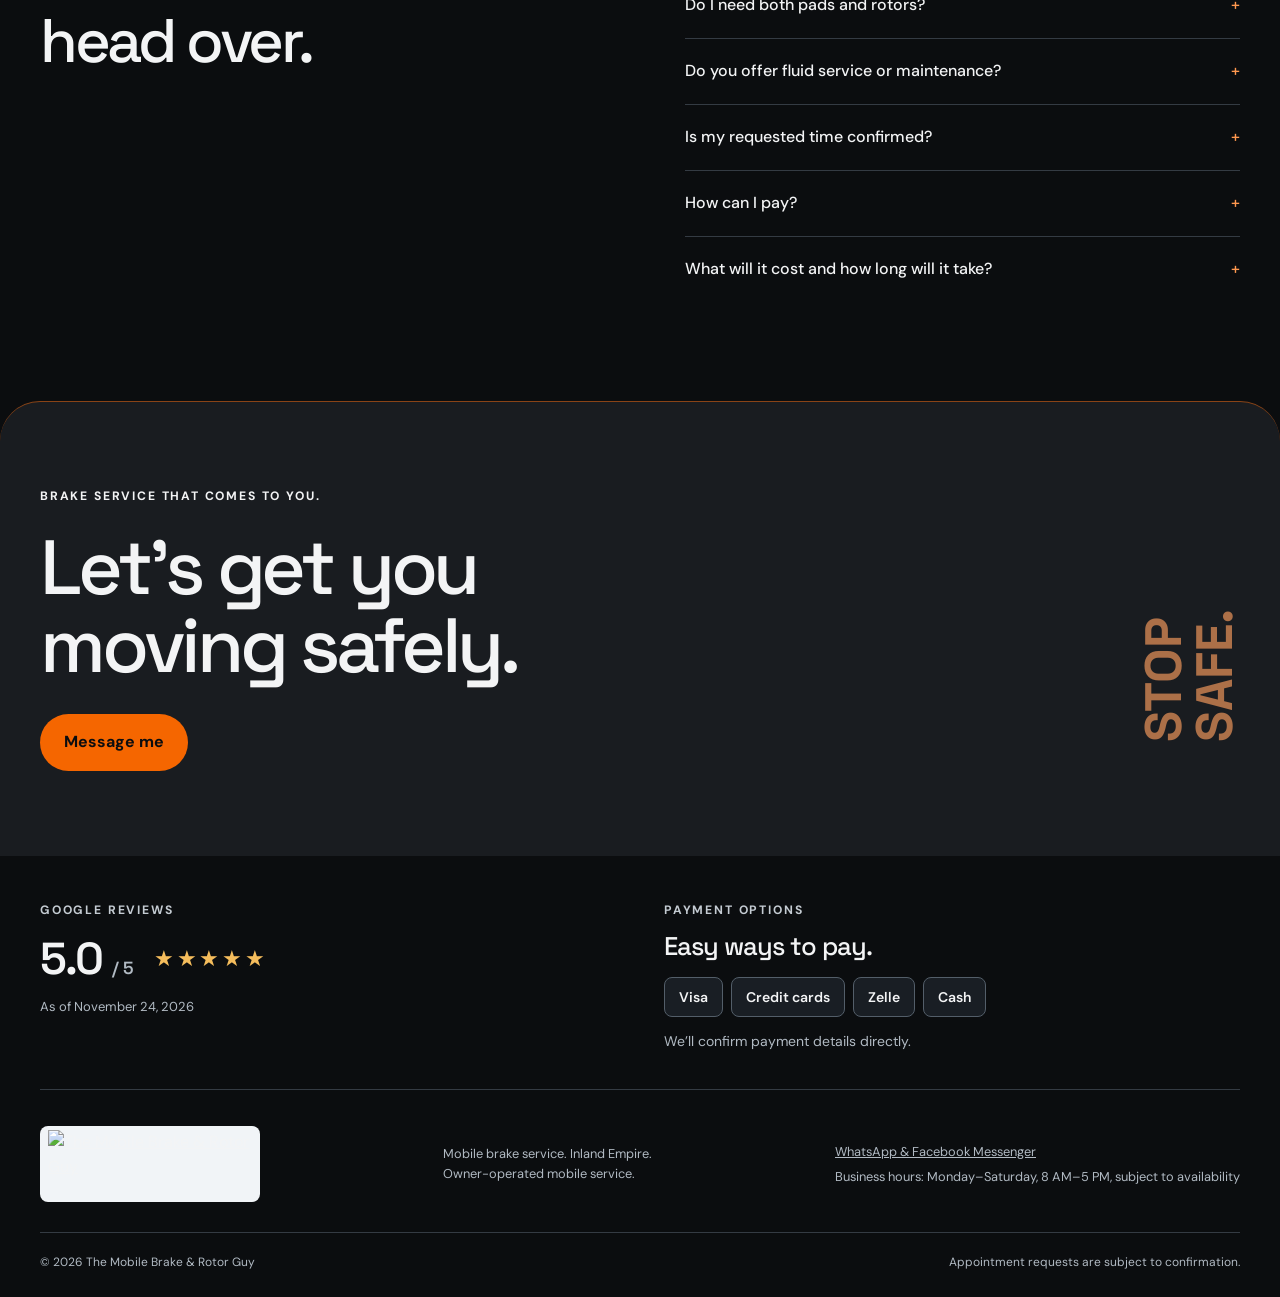
==== commit 053b0596: "Add cash payments and Monday through Saturday business hours" ====
--- a/src/index.html
+++ b/src/index.html
@@ -15,7 +15,7 @@
 <link rel="icon" type="image/png" sizes="48x48" href="assets/brand/favicon-48.png"><link rel="apple-touch-icon" sizes="180x180" href="assets/brand/apple-touch-icon.png"><link rel="preconnect" href="https://fonts.googleapis.com"><link rel="preconnect" href="https://fonts.gstatic.com" crossorigin>
 <link href="https://fonts.googleapis.com/css2?family=DM+Sans:wght@400;500;600;700&family=Space+Grotesk:wght@400;500;600;700&display=swap" rel="stylesheet">
 <link rel="stylesheet" href="styles/styles.css">
-<script type="application/ld+json">{"@context":"https://schema.org","@type":"AutoRepair","name":"The Mobile Brake & Rotor Guy","url":"https://themobilebrakerotorguy.com/","logo":"https://themobilebrakerotorguy.com/assets/brand/logo-primary-horizontal.png","areaServed":{"@type":"Place","name":"Inland Empire, California"},"description":"Mobile brake service for cars, trucks and vans. Vehicle compatibility and availability confirmed on request.","paymentAccepted":"Visa, Credit Card, Zelle"}</script>
+<script type="application/ld+json">{"@context":"https://schema.org","@type":"AutoRepair","name":"The Mobile Brake & Rotor Guy","url":"https://themobilebrakerotorguy.com/","logo":"https://themobilebrakerotorguy.com/assets/brand/logo-primary-horizontal.png","areaServed":{"@type":"Place","name":"Inland Empire, California"},"description":"Mobile brake service for cars, trucks and vans. Vehicle compatibility and availability confirmed on request.","paymentAccepted":"Visa, Credit Card, Zelle, Cash"}</script>
 </head>
 <body>
 <a class="skip" href="#services">Skip to services</a>
@@ -59,12 +59,12 @@
 <details><summary>Do I need both pads and rotors?</summary><p>Not always. Inspection helps determine what needs replacement.</p></details>
 <details><summary>Do you offer fluid service or maintenance?</summary><p>Yes, subject to vehicle and location fit. Ask about brake fluid, oil changes, filters and batteries.</p></details>
 <details><summary>Is my requested time confirmed?</summary><p>No. We’ll confirm service details and agree on an available time in our chat.</p></details>
-<details><summary>How can I pay?</summary><p>Visa, credit cards and Zelle are accepted. We’ll confirm payment details directly.</p></details>
+<details><summary>How can I pay?</summary><p>Visa, credit cards, Zelle and cash are accepted. We’ll confirm payment details directly.</p></details>
 <details><summary>What will it cost and how long will it take?</summary><p>Estimates are free. I’ll review your vehicle and service needs, then confirm a fair price and expected time before work begins.</p></details>
 </div></div></section>
 <section class="closing"><div class="container"><p class="eyebrow">BRAKE SERVICE THAT COMES TO YOU.</p><h2>Let’s get you<br>moving safely.</h2><a class="button dark" href="#contact" data-direct-contact>Message me</a></div><span aria-hidden="true">STOP SAFE.</span></section>
 </main>
-<footer><div class="container footer-trust"><div class="review-summary"><p class="eyebrow">GOOGLE REVIEWS</p><div class="rating-line"><strong>5.0 <span>/ 5</span></strong><span class="review-stars" aria-hidden="true">★★★★★</span></div><p class="rating-date">As of November 24, 2026</p><!-- GOOGLE_REVIEW_LINK --></div><div class="payment-summary"><p class="eyebrow">PAYMENT OPTIONS</p><h3>Easy ways to pay.</h3><div class="payment-methods" aria-label="Accepted payment methods"><span>Visa</span><span>Credit cards</span><span>Zelle</span></div><p>We’ll confirm payment details directly.</p></div></div><div class="container footer-inner"><a class="brand footer-brand" href="#top"><img src="assets/brand/logo-horizontal-660.webp" width="660" height="220" loading="lazy" alt="The Mobile Brake &amp; Rotor Guy"></a><p>Mobile brake service. Inland Empire.<br>Owner-operated mobile service.</p><div><a href="#contact">WhatsApp &amp; Facebook Messenger</a><span>Business hours: 8 AM–5 PM, subject to availability</span></div></div><div class="container footer-bottom">© 2026 The Mobile Brake &amp; Rotor Guy <span>Appointment requests are subject to confirmation.</span></div></footer>
+<footer><div class="container footer-trust"><div class="review-summary"><p class="eyebrow">GOOGLE REVIEWS</p><div class="rating-line"><strong>5.0 <span>/ 5</span></strong><span class="review-stars" aria-hidden="true">★★★★★</span></div><p class="rating-date">As of November 24, 2026</p><!-- GOOGLE_REVIEW_LINK --></div><div class="payment-summary"><p class="eyebrow">PAYMENT OPTIONS</p><h3>Easy ways to pay.</h3><div class="payment-methods" aria-label="Accepted payment methods"><span>Visa</span><span>Credit cards</span><span>Zelle</span><span>Cash</span></div><p>We’ll confirm payment details directly.</p></div></div><div class="container footer-inner"><a class="brand footer-brand" href="#top"><img src="assets/brand/logo-horizontal-660.webp" width="660" height="220" loading="lazy" alt="The Mobile Brake &amp; Rotor Guy"></a><p>Mobile brake service. Inland Empire.<br>Owner-operated mobile service.</p><div><a href="#contact">WhatsApp &amp; Facebook Messenger</a><span>Business hours: Monday–Saturday, 8 AM–5 PM, subject to availability</span></div></div><div class="container footer-bottom">© 2026 The Mobile Brake &amp; Rotor Guy <span>Appointment requests are subject to confirmation.</span></div></footer>
 <div class="mobile-bar" role="navigation" aria-label="Business chat"><button class="message-button whatsapp" data-message-channel="whatsapp" type="button" disabled><svg width="20" height="20" viewBox="0 0 24 24" fill="none" aria-hidden="true" focusable="false"><path d="M20 11.5a8 8 0 0 1-8 8 8.8 8.8 0 0 1-3.5-.8L4 20l1.3-4.5a8.8 8.8 0 0 1-.8-3.5 8 8 0 0 1 8-8 7.5 7.5 0 0 1 7.5 7.5Z" stroke="currentColor" stroke-width="1.7"/><path d="M8 12h8M8 9h5" stroke="currentColor" stroke-width="1.7" stroke-linecap="round"/></svg><span><strong>WhatsApp</strong><span class="message-state" data-message-state>Coming soon</span></span></button><button class="message-button messenger" data-message-channel="messenger" type="button" disabled><svg width="20" height="20" viewBox="0 0 24 24" fill="none" aria-hidden="true" focusable="false"><path d="M20 11.5a8 8 0 0 1-8 8 8.8 8.8 0 0 1-3.5-.8L4 20l1.3-4.5a8.8 8.8 0 0 1-.8-3.5 8 8 0 0 1 8-8 7.5 7.5 0 0 1 7.5 7.5Z" stroke="currentColor" stroke-width="1.7"/><path d="M8 12h8M8 9h5" stroke="currentColor" stroke-width="1.7" stroke-linecap="round"/></svg><span><strong>Messenger</strong><span class="message-state" data-message-state>Coming soon</span></span></button></div>
 <script src="scripts/site-config.js" defer></script>
 <script src="scripts/script.js" defer></script>
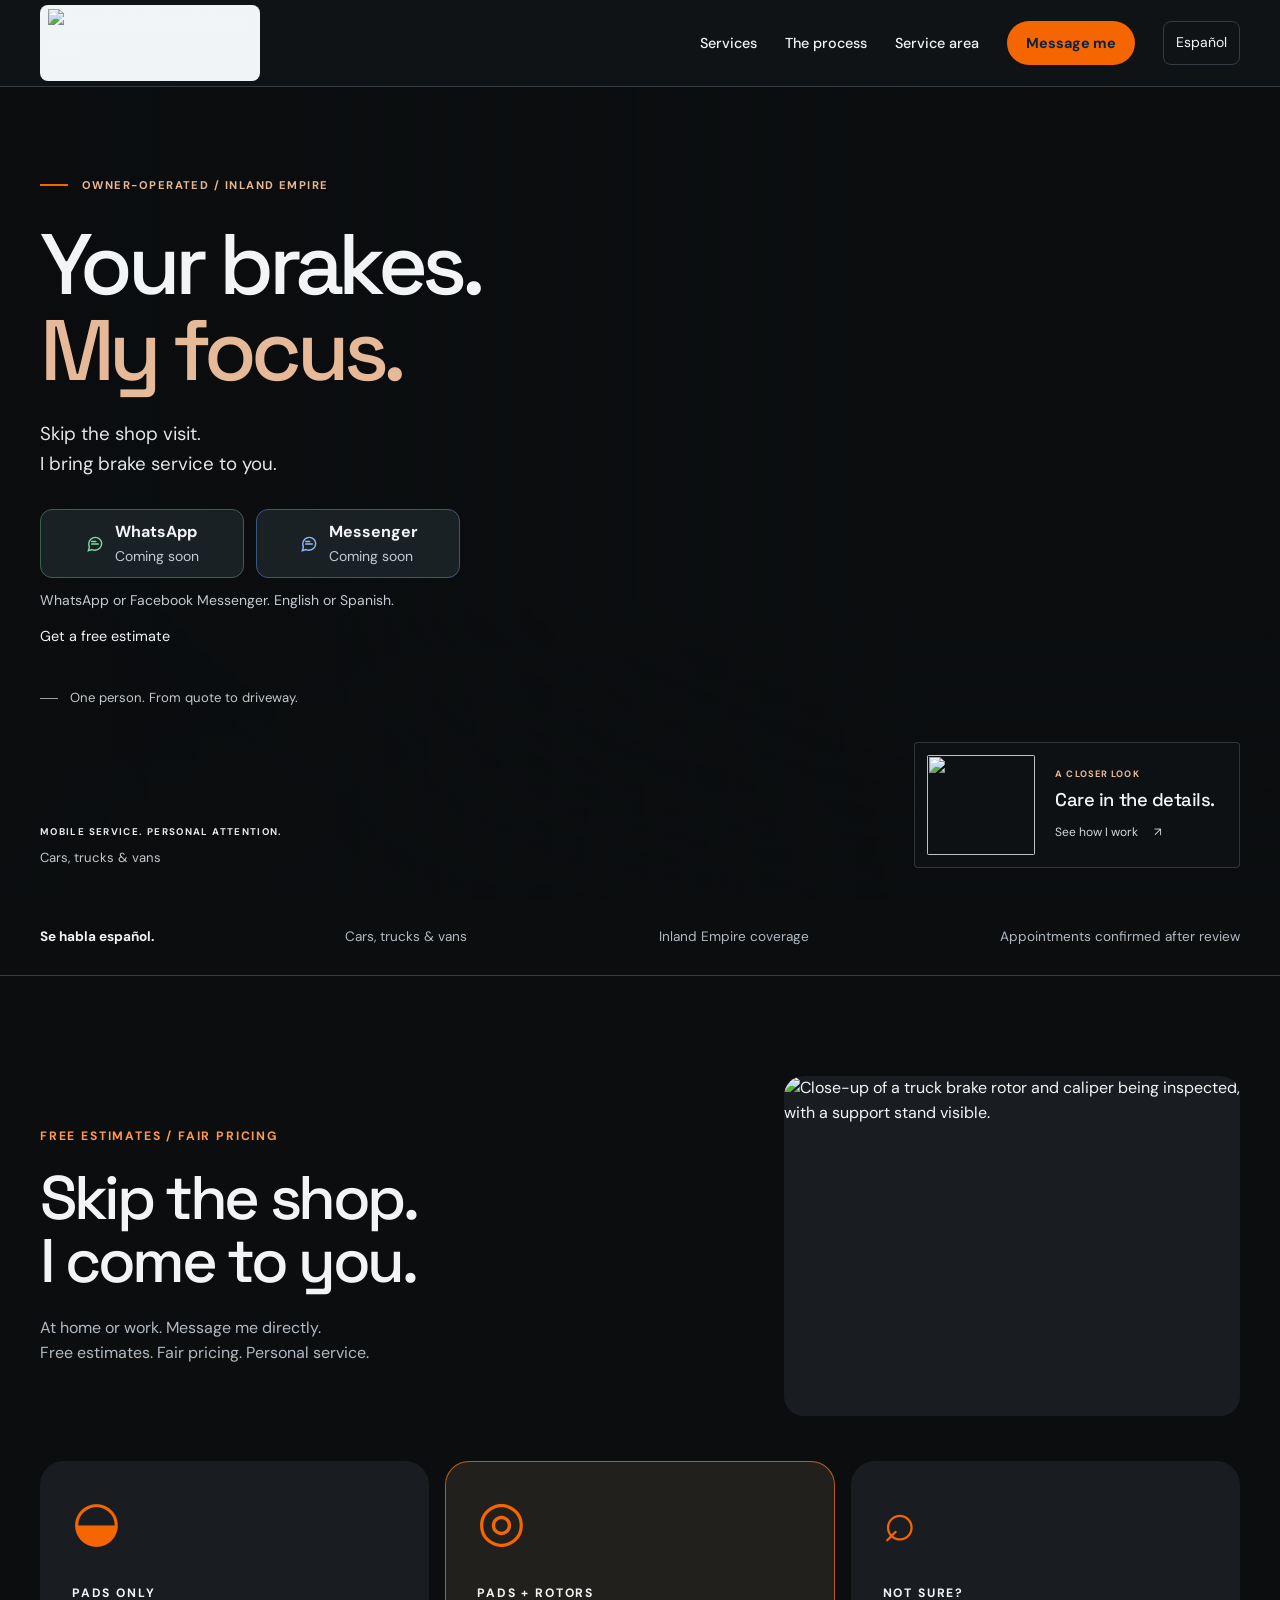
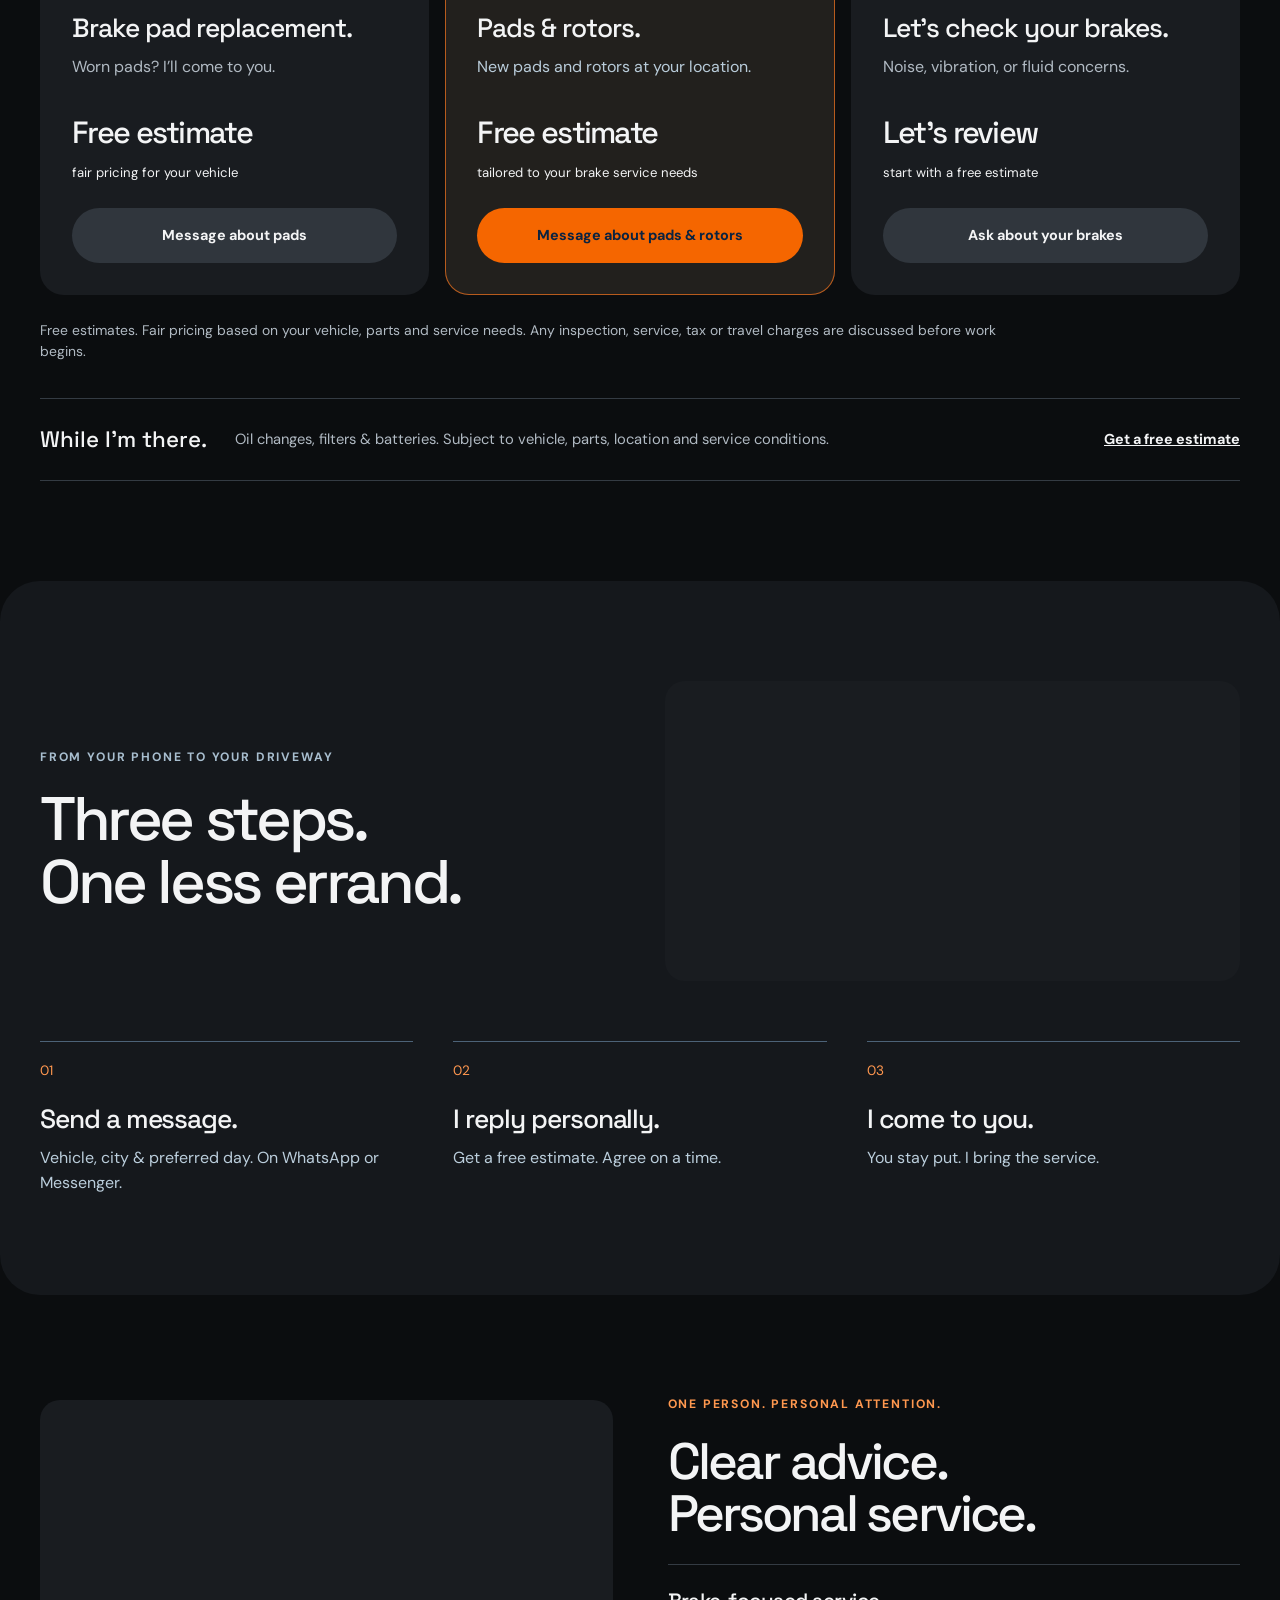
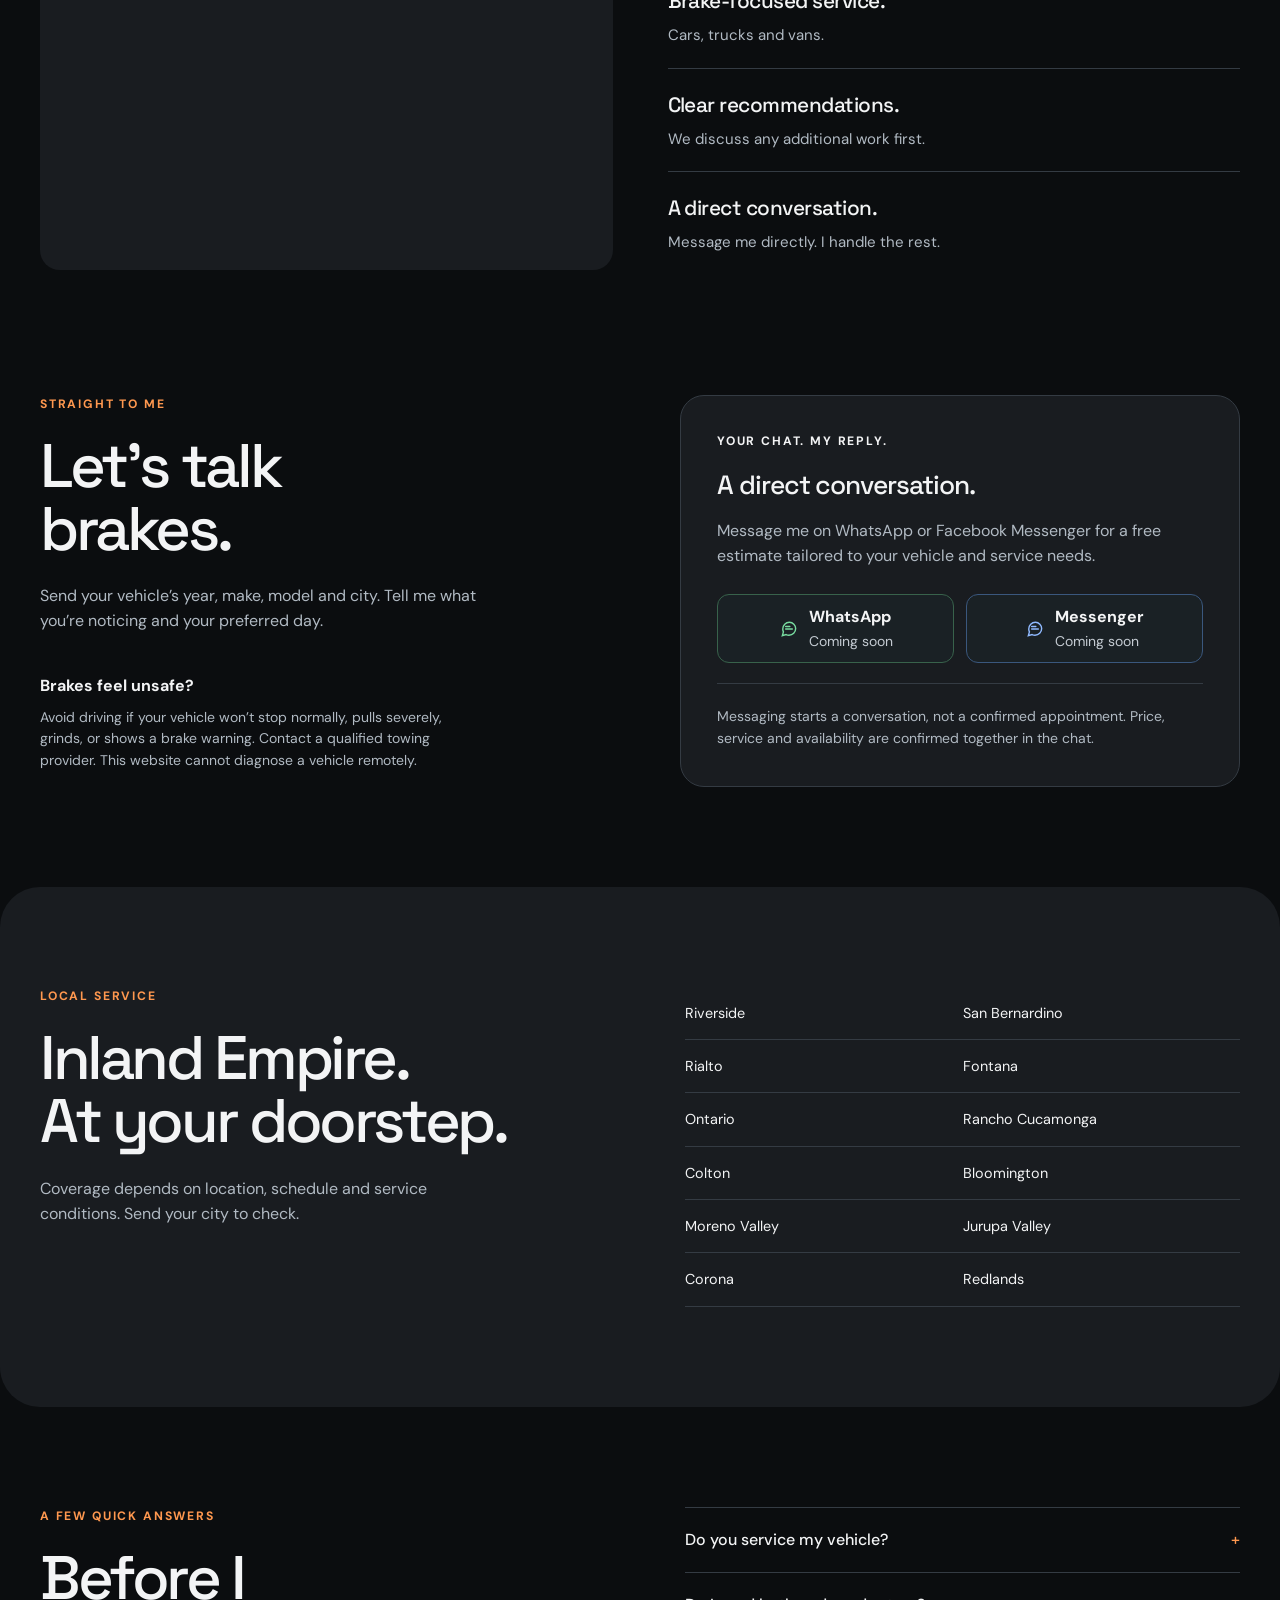
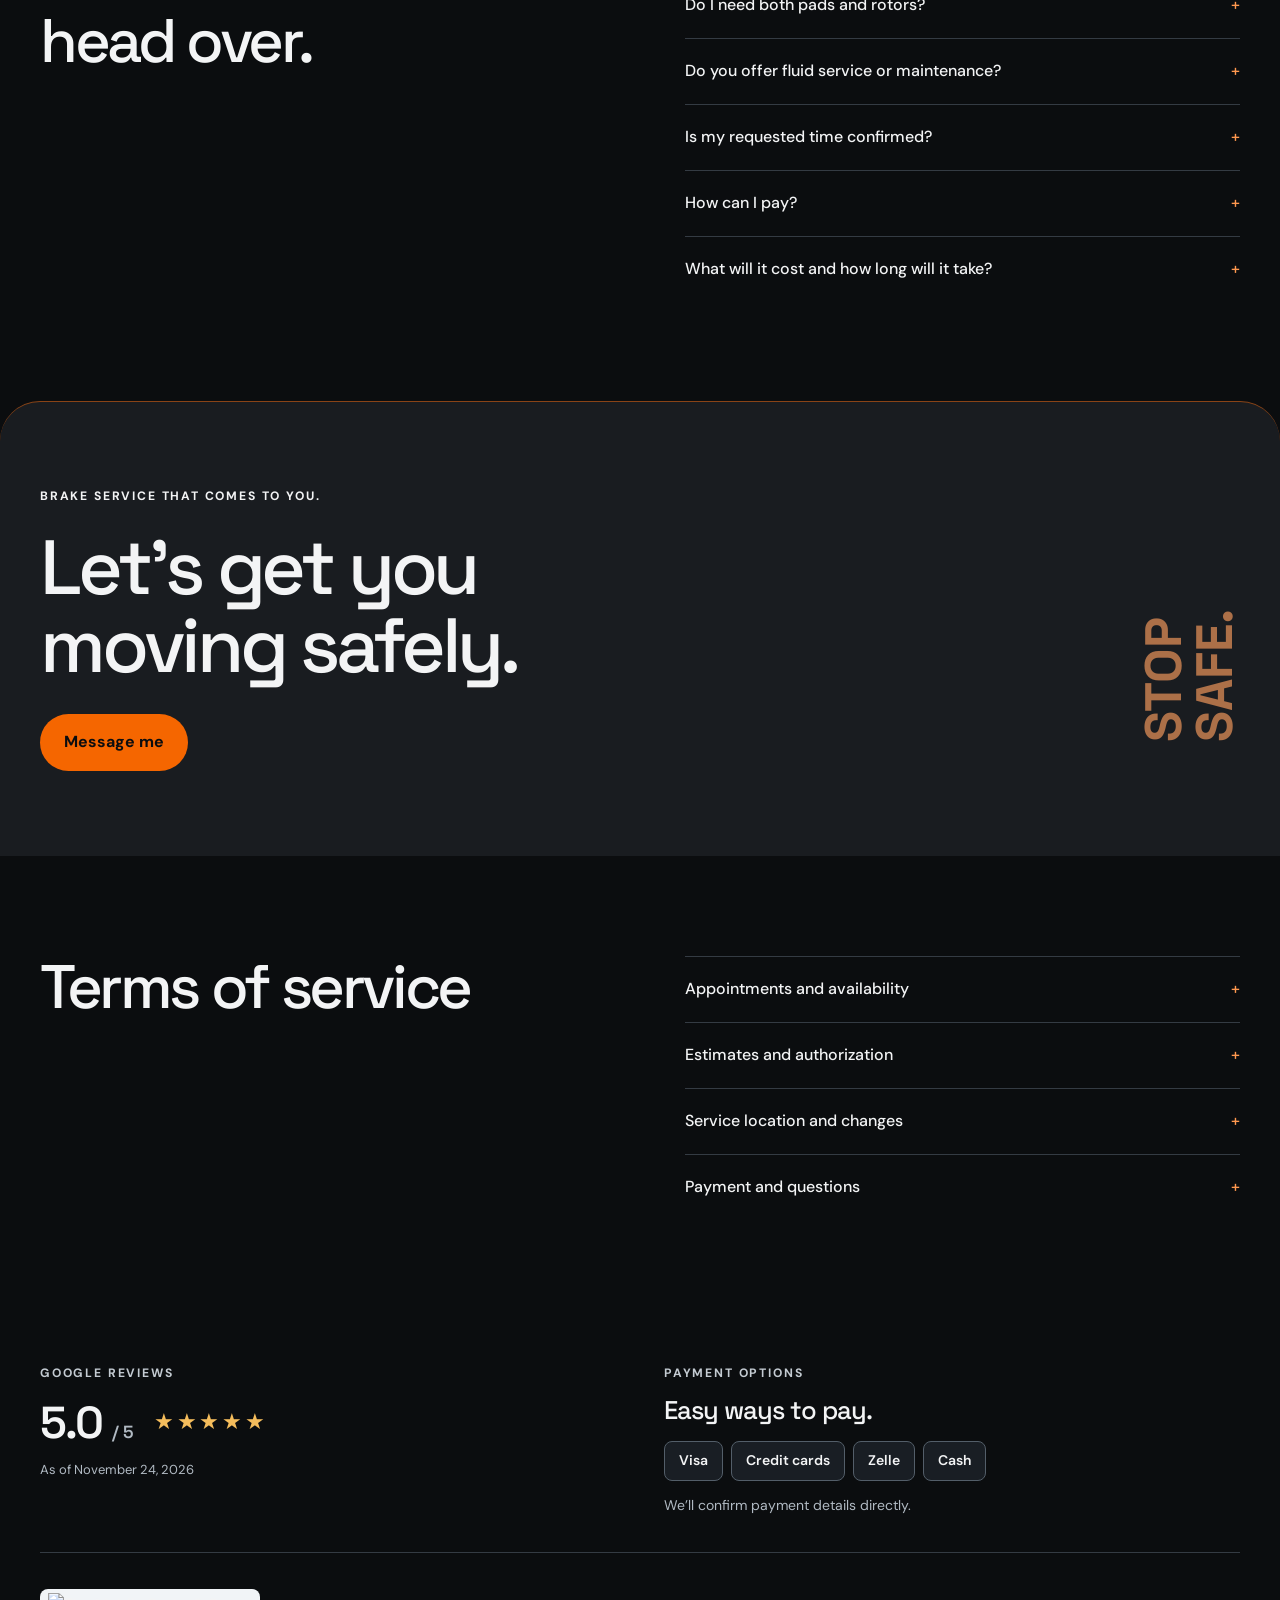
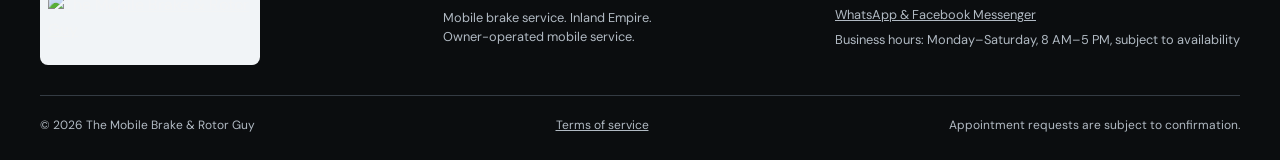
==== commit 7a02366b: "Add concise bilingual service terms and footer link" ====
--- a/src/index.html
+++ b/src/index.html
@@ -63,8 +63,9 @@
 <details><summary>What will it cost and how long will it take?</summary><p>Estimates are free. I’ll review your vehicle and service needs, then confirm a fair price and expected time before work begins.</p></details>
 </div></div></section>
 <section class="closing"><div class="container"><p class="eyebrow">BRAKE SERVICE THAT COMES TO YOU.</p><h2>Let’s get you<br>moving safely.</h2><a class="button dark" href="#contact" data-direct-contact>Message me</a></div><span aria-hidden="true">STOP SAFE.</span></section>
+<section class="section faq" id="terms" aria-labelledby="terms-title"><div class="container faq-layout"><h2 id="terms-title">Terms of service</h2><div><details><summary>Appointments and availability</summary><p>Messaging requests service; it does not confirm an appointment. We confirm vehicle compatibility, location and timing directly. Hours are Monday to Saturday, 8 AM to 5 PM, subject to availability.</p></details><details><summary>Estimates and authorization</summary><p>Estimates are free. Final recommendations depend on the vehicle and inspection. We provide an estimate and obtain your authorization before repairs; additional work or charges require your approval before proceeding.</p></details><details><summary>Service location and changes</summary><p>Mobile service requires a safe, accessible work area and permission to work at the location. Weather, parts or site conditions may require rescheduling. Message us as soon as possible if you need to change or cancel a visit.</p></details><details><summary>Payment and questions</summary><p>We accept cash, Visa, credit cards and Zelle. Payment arrangements are confirmed directly. Contact us about service concerns or any applicable warranty terms. These website terms do not replace your estimate, repair authorization or invoice, or limit your rights under applicable law.</p></details></div></div></section>
 </main>
-<footer><div class="container footer-trust"><div class="review-summary"><p class="eyebrow">GOOGLE REVIEWS</p><div class="rating-line"><strong>5.0 <span>/ 5</span></strong><span class="review-stars" aria-hidden="true">★★★★★</span></div><p class="rating-date">As of November 24, 2026</p><!-- GOOGLE_REVIEW_LINK --></div><div class="payment-summary"><p class="eyebrow">PAYMENT OPTIONS</p><h3>Easy ways to pay.</h3><div class="payment-methods" aria-label="Accepted payment methods"><span>Visa</span><span>Credit cards</span><span>Zelle</span><span>Cash</span></div><p>We’ll confirm payment details directly.</p></div></div><div class="container footer-inner"><a class="brand footer-brand" href="#top"><img src="assets/brand/logo-horizontal-660.webp" width="660" height="220" loading="lazy" alt="The Mobile Brake &amp; Rotor Guy"></a><p>Mobile brake service. Inland Empire.<br>Owner-operated mobile service.</p><div><a href="#contact">WhatsApp &amp; Facebook Messenger</a><span>Business hours: Monday–Saturday, 8 AM–5 PM, subject to availability</span></div></div><div class="container footer-bottom">© 2026 The Mobile Brake &amp; Rotor Guy <span>Appointment requests are subject to confirmation.</span></div></footer>
+<footer><div class="container footer-trust"><div class="review-summary"><p class="eyebrow">GOOGLE REVIEWS</p><div class="rating-line"><strong>5.0 <span>/ 5</span></strong><span class="review-stars" aria-hidden="true">★★★★★</span></div><p class="rating-date">As of November 24, 2026</p><!-- GOOGLE_REVIEW_LINK --></div><div class="payment-summary"><p class="eyebrow">PAYMENT OPTIONS</p><h3>Easy ways to pay.</h3><div class="payment-methods" aria-label="Accepted payment methods"><span>Visa</span><span>Credit cards</span><span>Zelle</span><span>Cash</span></div><p>We’ll confirm payment details directly.</p></div></div><div class="container footer-inner"><a class="brand footer-brand" href="#top"><img src="assets/brand/logo-horizontal-660.webp" width="660" height="220" loading="lazy" alt="The Mobile Brake &amp; Rotor Guy"></a><p>Mobile brake service. Inland Empire.<br>Owner-operated mobile service.</p><div><a href="#contact">WhatsApp &amp; Facebook Messenger</a><span>Business hours: Monday–Saturday, 8 AM–5 PM, subject to availability</span></div></div><div class="container footer-bottom">© 2026 The Mobile Brake &amp; Rotor Guy <a href="#terms">Terms of service</a><span>Appointment requests are subject to confirmation.</span></div></footer>
 <div class="mobile-bar" role="navigation" aria-label="Business chat"><button class="message-button whatsapp" data-message-channel="whatsapp" type="button" disabled><svg width="20" height="20" viewBox="0 0 24 24" fill="none" aria-hidden="true" focusable="false"><path d="M20 11.5a8 8 0 0 1-8 8 8.8 8.8 0 0 1-3.5-.8L4 20l1.3-4.5a8.8 8.8 0 0 1-.8-3.5 8 8 0 0 1 8-8 7.5 7.5 0 0 1 7.5 7.5Z" stroke="currentColor" stroke-width="1.7"/><path d="M8 12h8M8 9h5" stroke="currentColor" stroke-width="1.7" stroke-linecap="round"/></svg><span><strong>WhatsApp</strong><span class="message-state" data-message-state>Coming soon</span></span></button><button class="message-button messenger" data-message-channel="messenger" type="button" disabled><svg width="20" height="20" viewBox="0 0 24 24" fill="none" aria-hidden="true" focusable="false"><path d="M20 11.5a8 8 0 0 1-8 8 8.8 8.8 0 0 1-3.5-.8L4 20l1.3-4.5a8.8 8.8 0 0 1-.8-3.5 8 8 0 0 1 8-8 7.5 7.5 0 0 1 7.5 7.5Z" stroke="currentColor" stroke-width="1.7"/><path d="M8 12h8M8 9h5" stroke="currentColor" stroke-width="1.7" stroke-linecap="round"/></svg><span><strong>Messenger</strong><span class="message-state" data-message-state>Coming soon</span></span></button></div>
 <script src="scripts/site-config.js" defer></script>
 <script src="scripts/script.js" defer></script>
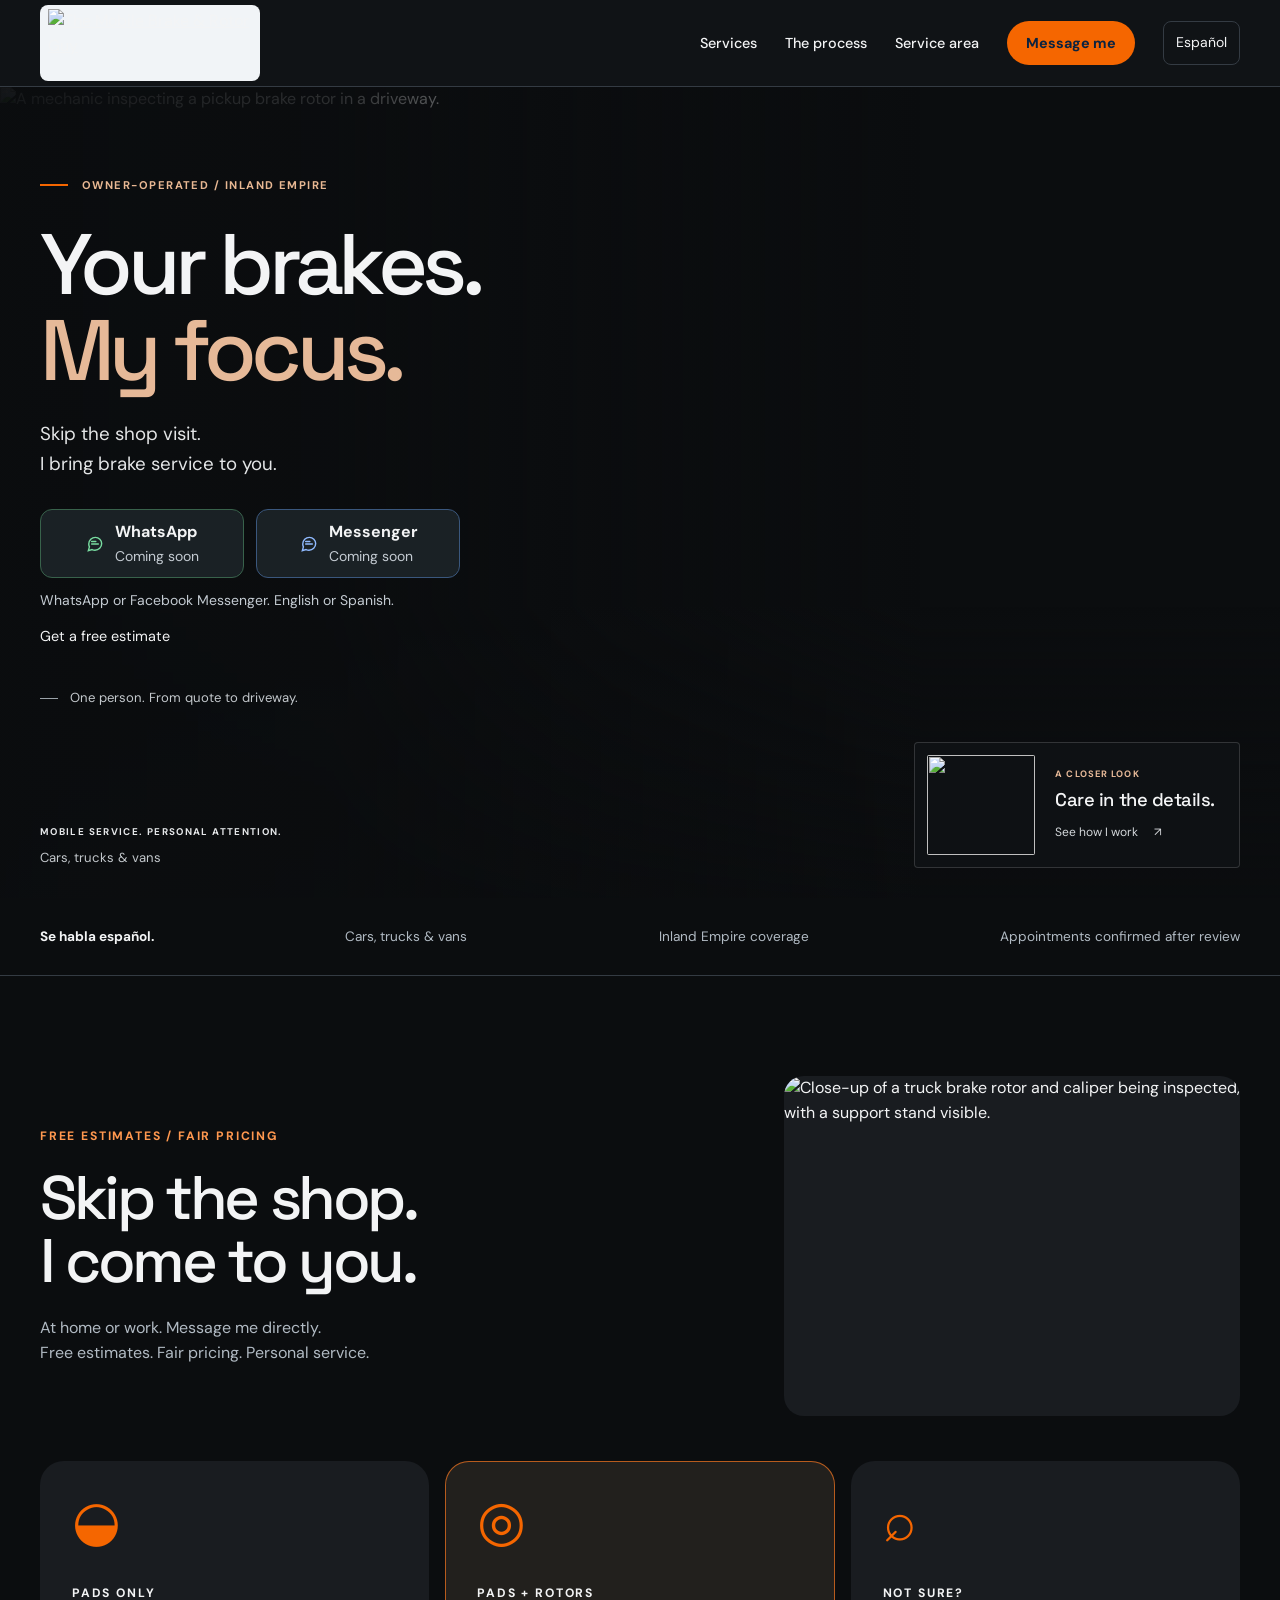
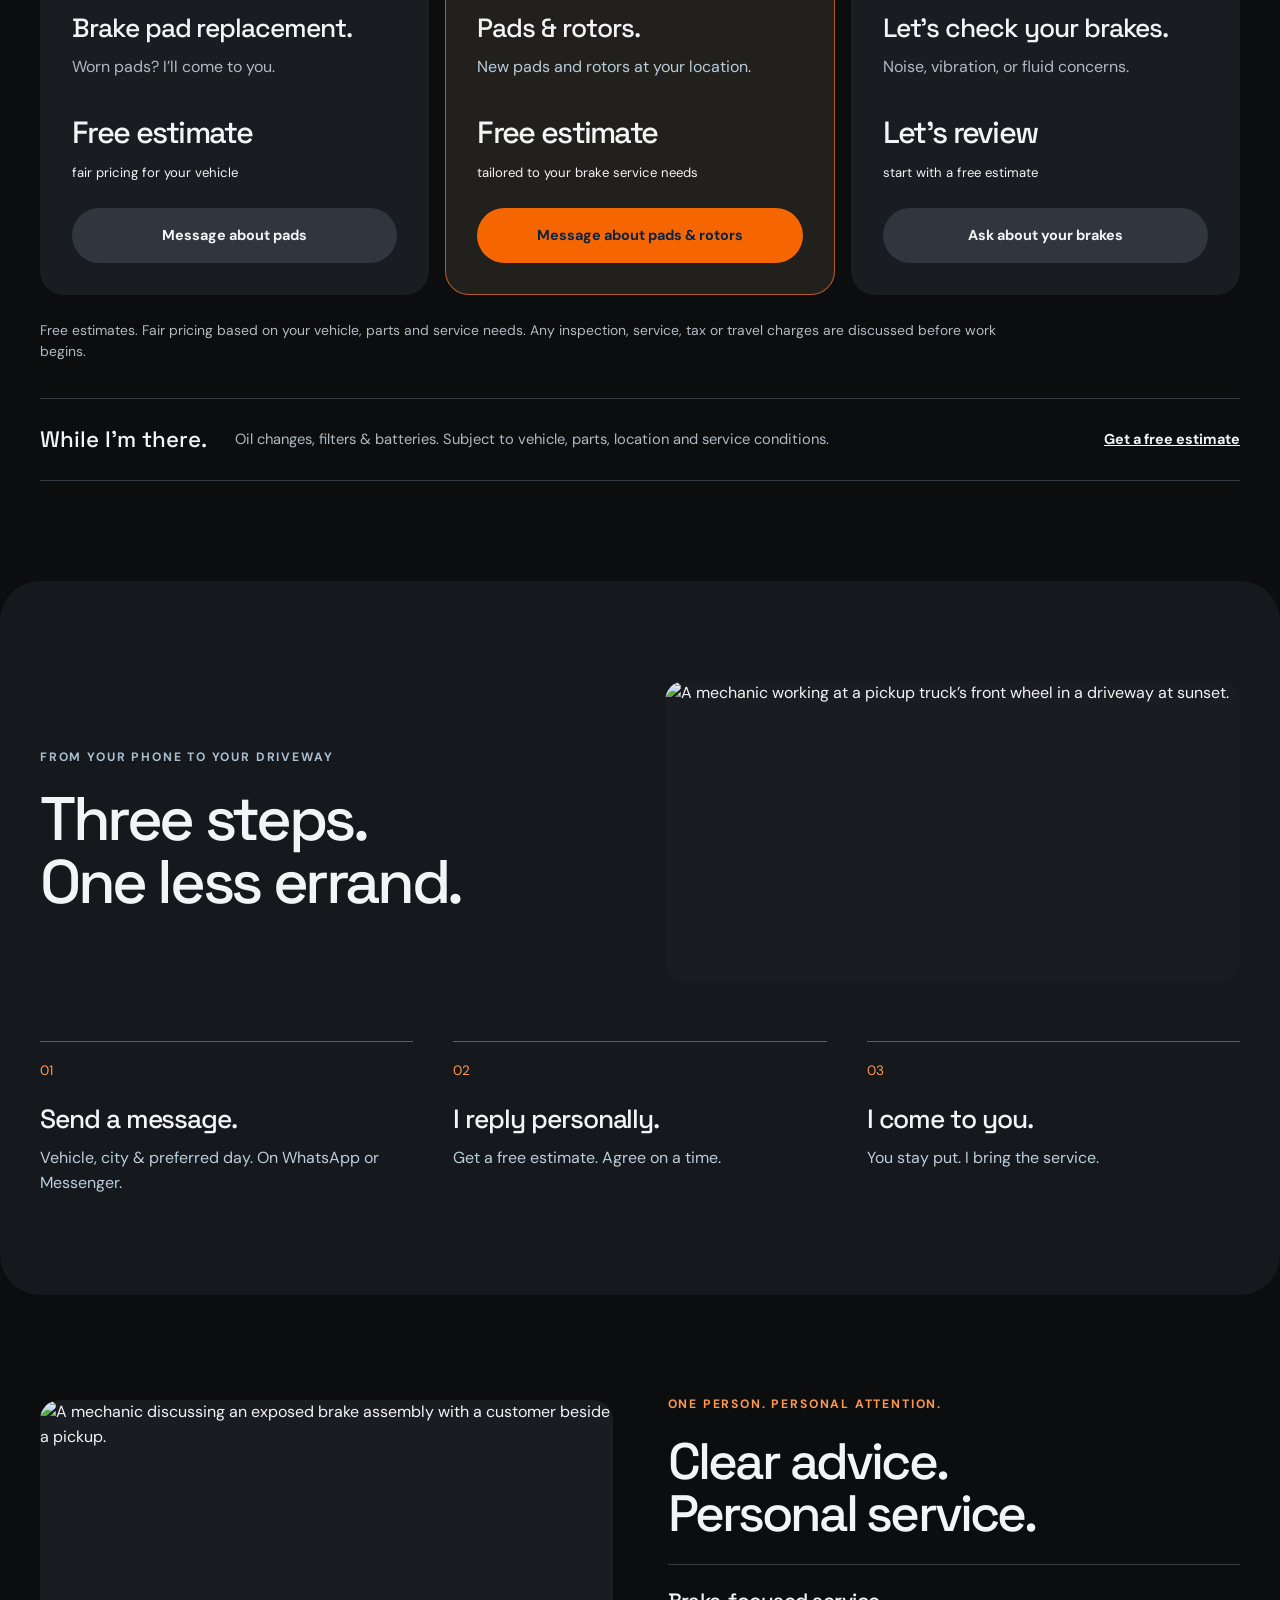
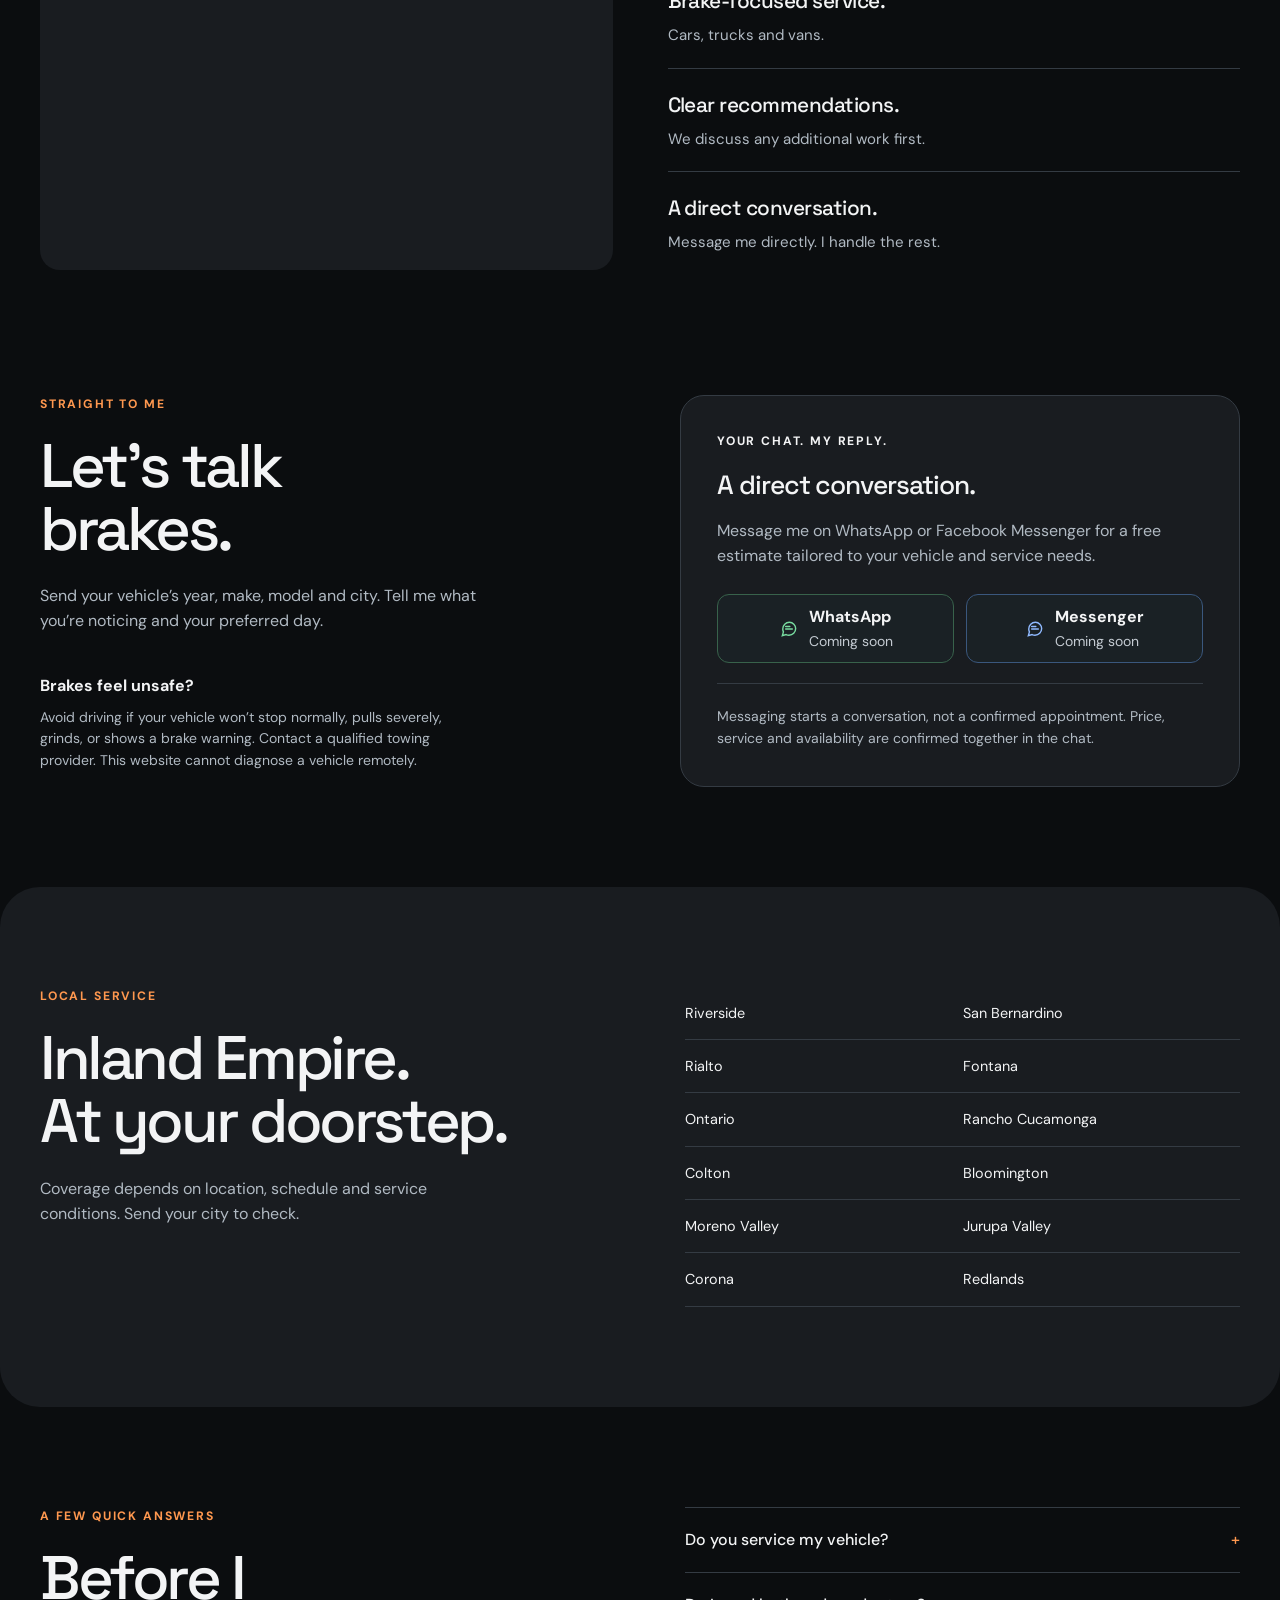
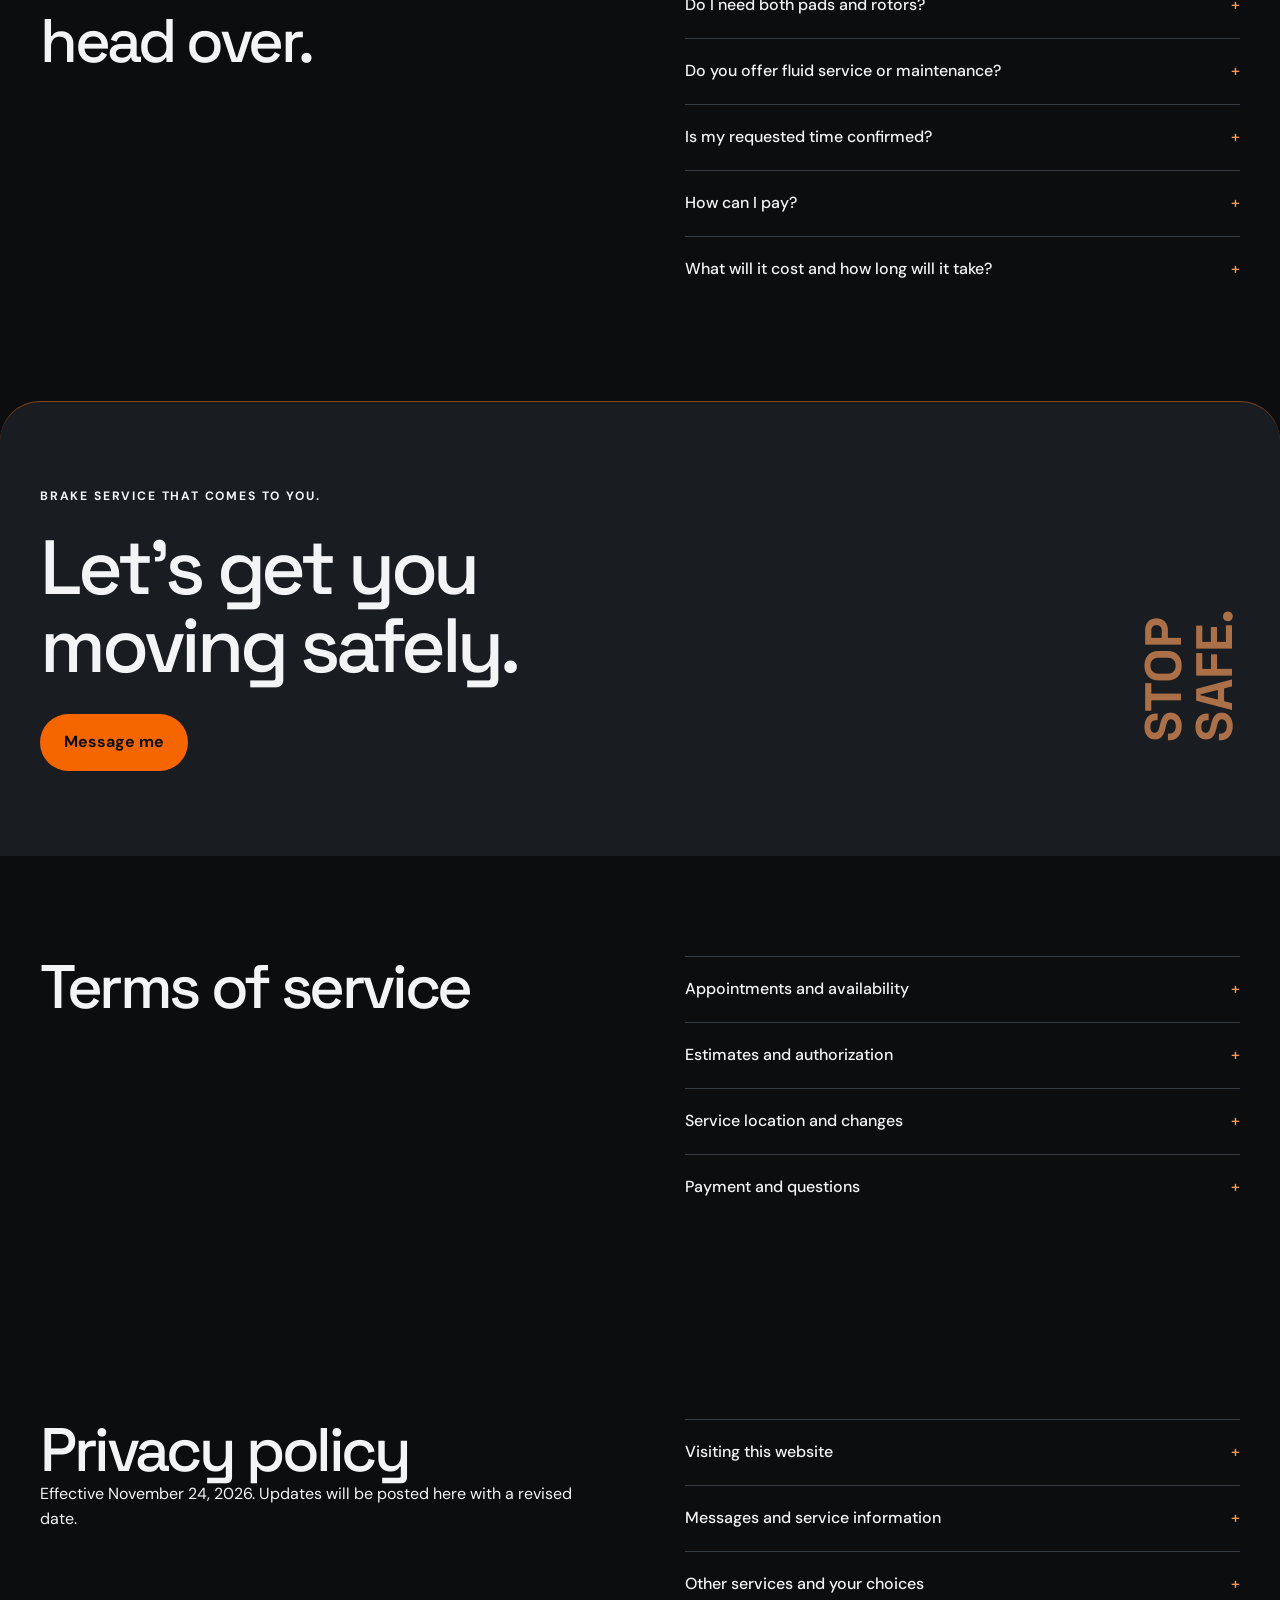
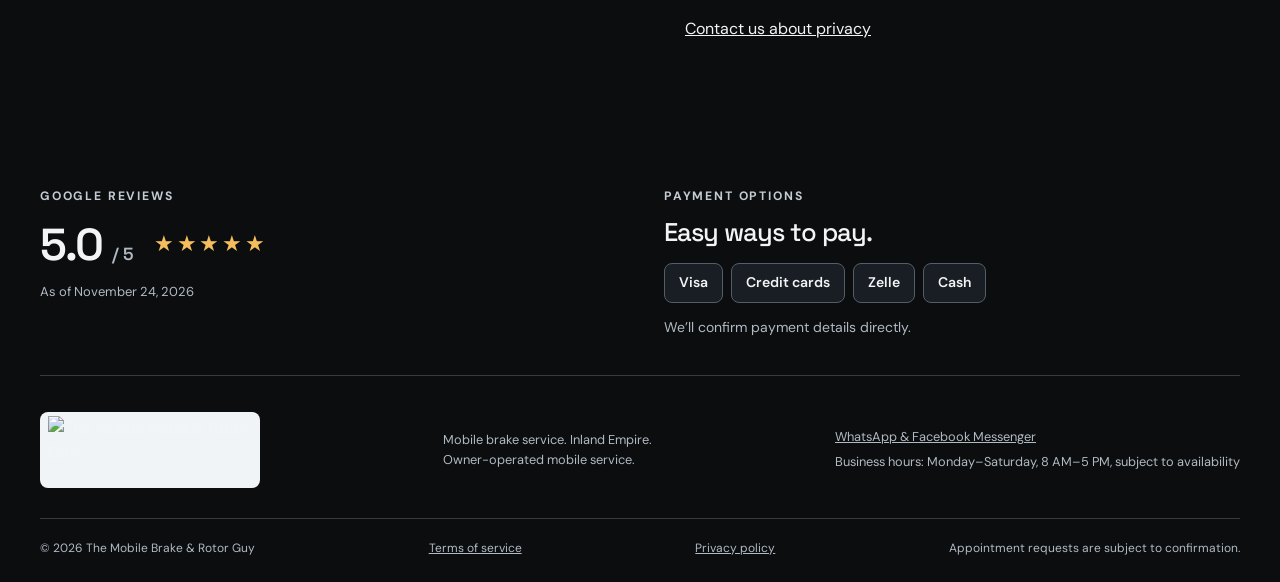
==== commit aab5d7a7: "Add bilingual privacy policy and footer link" ====
--- a/src/index.html
+++ b/src/index.html
@@ -64,8 +64,9 @@
 </div></div></section>
 <section class="closing"><div class="container"><p class="eyebrow">BRAKE SERVICE THAT COMES TO YOU.</p><h2>Let’s get you<br>moving safely.</h2><a class="button dark" href="#contact" data-direct-contact>Message me</a></div><span aria-hidden="true">STOP SAFE.</span></section>
 <section class="section faq" id="terms" aria-labelledby="terms-title"><div class="container faq-layout"><h2 id="terms-title">Terms of service</h2><div><details><summary>Appointments and availability</summary><p>Messaging requests service; it does not confirm an appointment. We confirm vehicle compatibility, location and timing directly. Hours are Monday to Saturday, 8 AM to 5 PM, subject to availability.</p></details><details><summary>Estimates and authorization</summary><p>Estimates are free. Final recommendations depend on the vehicle and inspection. We provide an estimate and obtain your authorization before repairs; additional work or charges require your approval before proceeding.</p></details><details><summary>Service location and changes</summary><p>Mobile service requires a safe, accessible work area and permission to work at the location. Weather, parts or site conditions may require rescheduling. Message us as soon as possible if you need to change or cancel a visit.</p></details><details><summary>Payment and questions</summary><p>We accept cash, Visa, credit cards and Zelle. Payment arrangements are confirmed directly. Contact us about service concerns or any applicable warranty terms. These website terms do not replace your estimate, repair authorization or invoice, or limit your rights under applicable law.</p></details></div></div></section>
+<section class="section faq" id="privacy" aria-labelledby="privacy-title"><div class="container faq-layout"><div><h2 id="privacy-title">Privacy policy</h2><p>Effective November 24, 2026. Updates will be posted here with a revised date.</p></div><div><details><summary>Visiting this website</summary><p>This website has no contact forms, customer accounts or online checkout, and does not store customer details in a website database. We do not add advertising trackers or analytics cookies. Hosting providers and Google Fonts may process technical information such as your IP address and browser details to deliver and secure the site.</p></details><details><summary>Messages and service information</summary><p>When you contact us, we use the contact, vehicle and location details you choose to share to respond, prepare estimates and arrange service. Messages may remain in chat history, and service or payment records may be kept for business or legal requirements. We do not sell your personal information or share it for targeted advertising.</p></details><details><summary>Other services and your choices</summary><p>WhatsApp, Facebook Messenger, Google and payment providers handle information under their own privacy policies when you use their services. This site does not track you across websites or change its behavior for Do Not Track signals. For privacy questions or to request access, correction or deletion of information you shared with us, use our contact options below. Some records may need to be retained as required by law.</p></details><a href="#contact">Contact us about privacy</a></div></div></section>
 </main>
-<footer><div class="container footer-trust"><div class="review-summary"><p class="eyebrow">GOOGLE REVIEWS</p><div class="rating-line"><strong>5.0 <span>/ 5</span></strong><span class="review-stars" aria-hidden="true">★★★★★</span></div><p class="rating-date">As of November 24, 2026</p><!-- GOOGLE_REVIEW_LINK --></div><div class="payment-summary"><p class="eyebrow">PAYMENT OPTIONS</p><h3>Easy ways to pay.</h3><div class="payment-methods" aria-label="Accepted payment methods"><span>Visa</span><span>Credit cards</span><span>Zelle</span><span>Cash</span></div><p>We’ll confirm payment details directly.</p></div></div><div class="container footer-inner"><a class="brand footer-brand" href="#top"><img src="assets/brand/logo-horizontal-660.webp" width="660" height="220" loading="lazy" alt="The Mobile Brake &amp; Rotor Guy"></a><p>Mobile brake service. Inland Empire.<br>Owner-operated mobile service.</p><div><a href="#contact">WhatsApp &amp; Facebook Messenger</a><span>Business hours: Monday–Saturday, 8 AM–5 PM, subject to availability</span></div></div><div class="container footer-bottom">© 2026 The Mobile Brake &amp; Rotor Guy <a href="#terms">Terms of service</a><span>Appointment requests are subject to confirmation.</span></div></footer>
+<footer><div class="container footer-trust"><div class="review-summary"><p class="eyebrow">GOOGLE REVIEWS</p><div class="rating-line"><strong>5.0 <span>/ 5</span></strong><span class="review-stars" aria-hidden="true">★★★★★</span></div><p class="rating-date">As of November 24, 2026</p><!-- GOOGLE_REVIEW_LINK --></div><div class="payment-summary"><p class="eyebrow">PAYMENT OPTIONS</p><h3>Easy ways to pay.</h3><div class="payment-methods" aria-label="Accepted payment methods"><span>Visa</span><span>Credit cards</span><span>Zelle</span><span>Cash</span></div><p>We’ll confirm payment details directly.</p></div></div><div class="container footer-inner"><a class="brand footer-brand" href="#top"><img src="assets/brand/logo-horizontal-660.webp" width="660" height="220" loading="lazy" alt="The Mobile Brake &amp; Rotor Guy"></a><p>Mobile brake service. Inland Empire.<br>Owner-operated mobile service.</p><div><a href="#contact">WhatsApp &amp; Facebook Messenger</a><span>Business hours: Monday–Saturday, 8 AM–5 PM, subject to availability</span></div></div><div class="container footer-bottom">© 2026 The Mobile Brake &amp; Rotor Guy <a href="#terms">Terms of service</a><a href="#privacy">Privacy policy</a><span>Appointment requests are subject to confirmation.</span></div></footer>
 <div class="mobile-bar" role="navigation" aria-label="Business chat"><button class="message-button whatsapp" data-message-channel="whatsapp" type="button" disabled><svg width="20" height="20" viewBox="0 0 24 24" fill="none" aria-hidden="true" focusable="false"><path d="M20 11.5a8 8 0 0 1-8 8 8.8 8.8 0 0 1-3.5-.8L4 20l1.3-4.5a8.8 8.8 0 0 1-.8-3.5 8 8 0 0 1 8-8 7.5 7.5 0 0 1 7.5 7.5Z" stroke="currentColor" stroke-width="1.7"/><path d="M8 12h8M8 9h5" stroke="currentColor" stroke-width="1.7" stroke-linecap="round"/></svg><span><strong>WhatsApp</strong><span class="message-state" data-message-state>Coming soon</span></span></button><button class="message-button messenger" data-message-channel="messenger" type="button" disabled><svg width="20" height="20" viewBox="0 0 24 24" fill="none" aria-hidden="true" focusable="false"><path d="M20 11.5a8 8 0 0 1-8 8 8.8 8.8 0 0 1-3.5-.8L4 20l1.3-4.5a8.8 8.8 0 0 1-.8-3.5 8 8 0 0 1 8-8 7.5 7.5 0 0 1 7.5 7.5Z" stroke="currentColor" stroke-width="1.7"/><path d="M8 12h8M8 9h5" stroke="currentColor" stroke-width="1.7" stroke-linecap="round"/></svg><span><strong>Messenger</strong><span class="message-state" data-message-state>Coming soon</span></span></button></div>
 <script src="scripts/site-config.js" defer></script>
 <script src="scripts/script.js" defer></script>
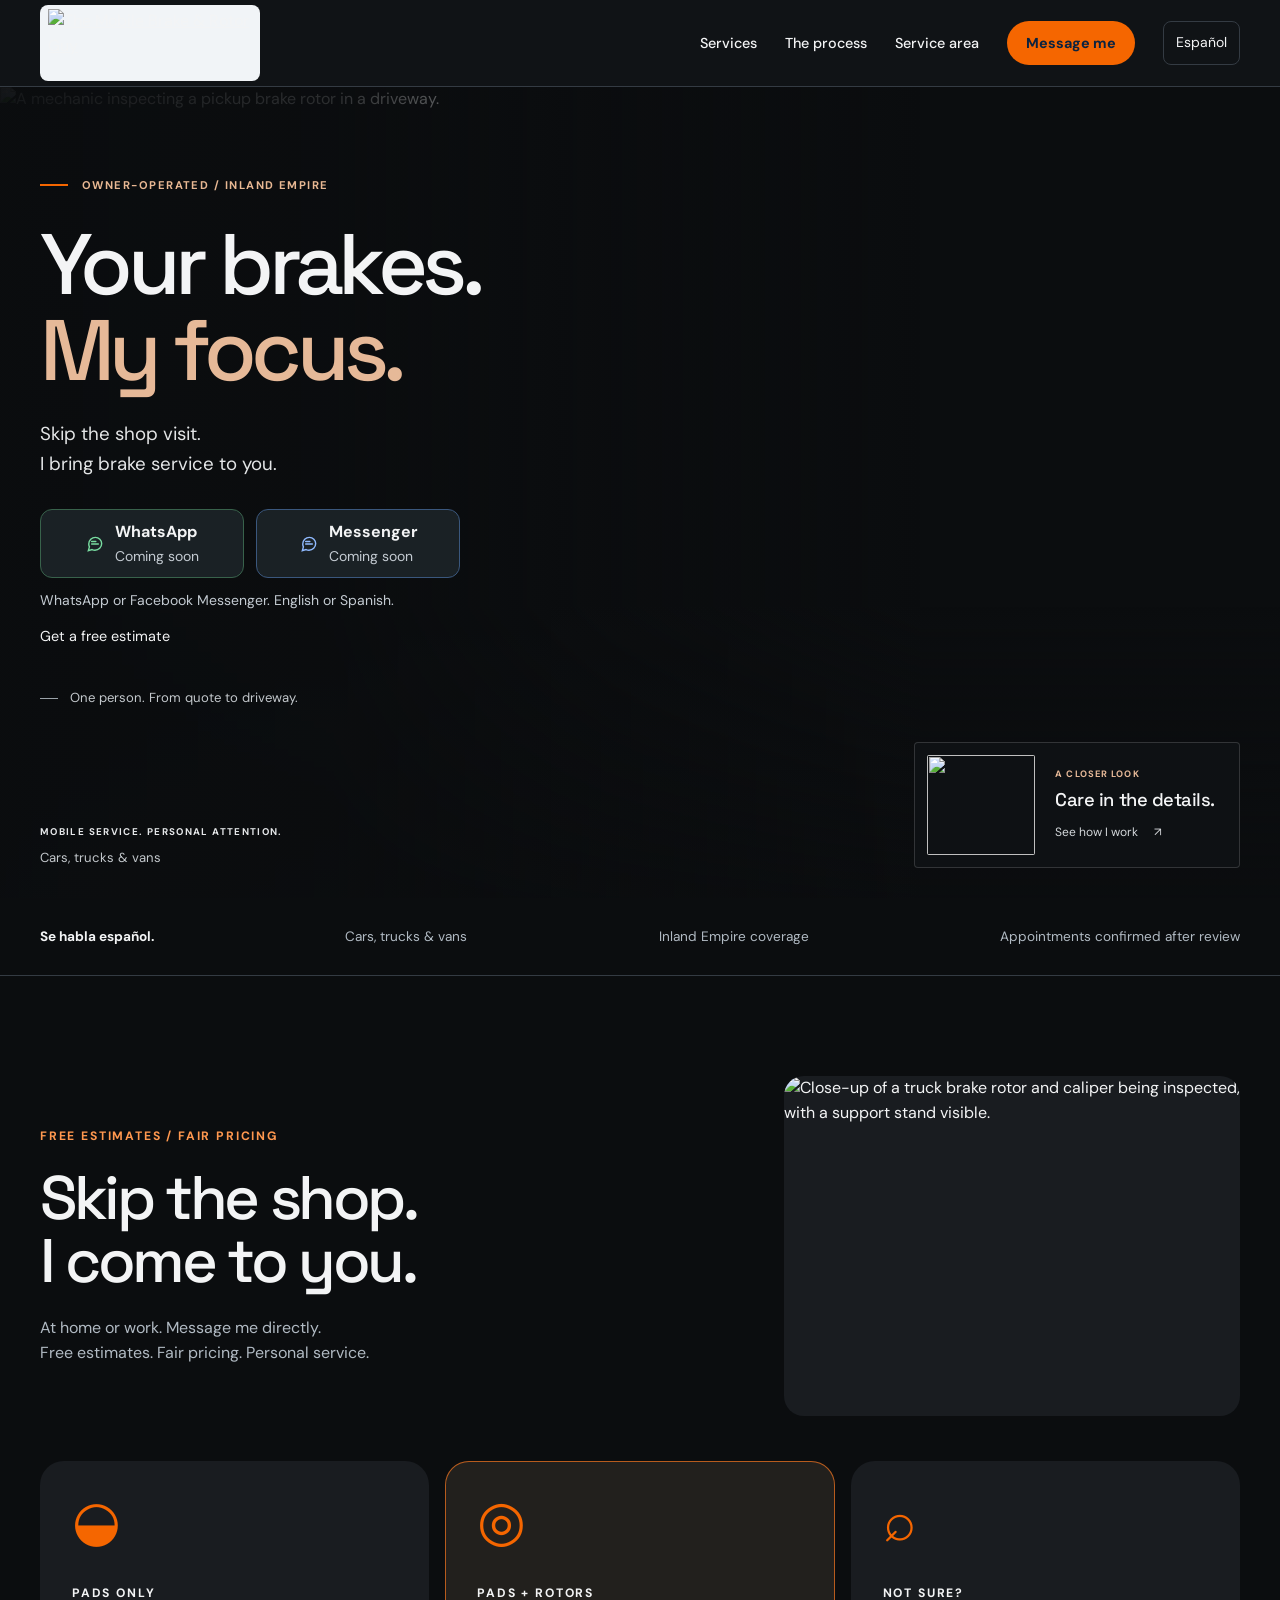
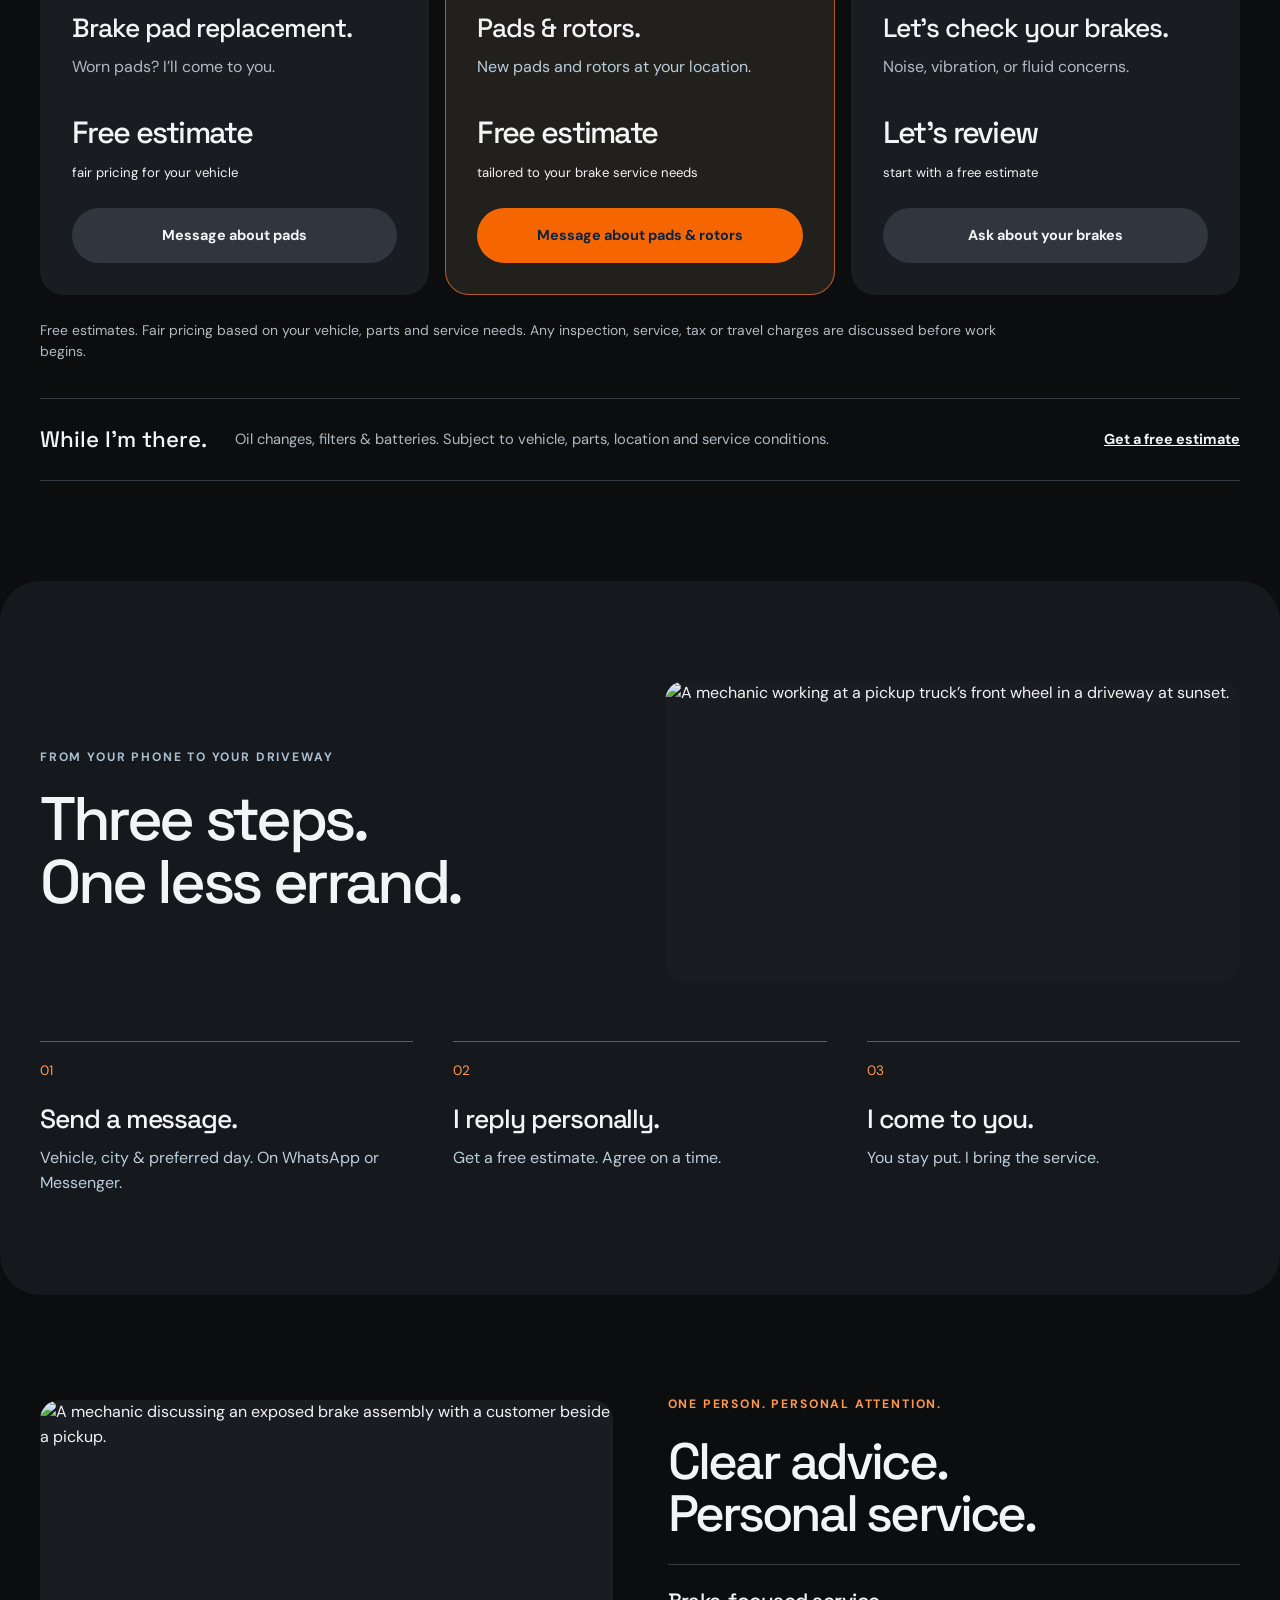
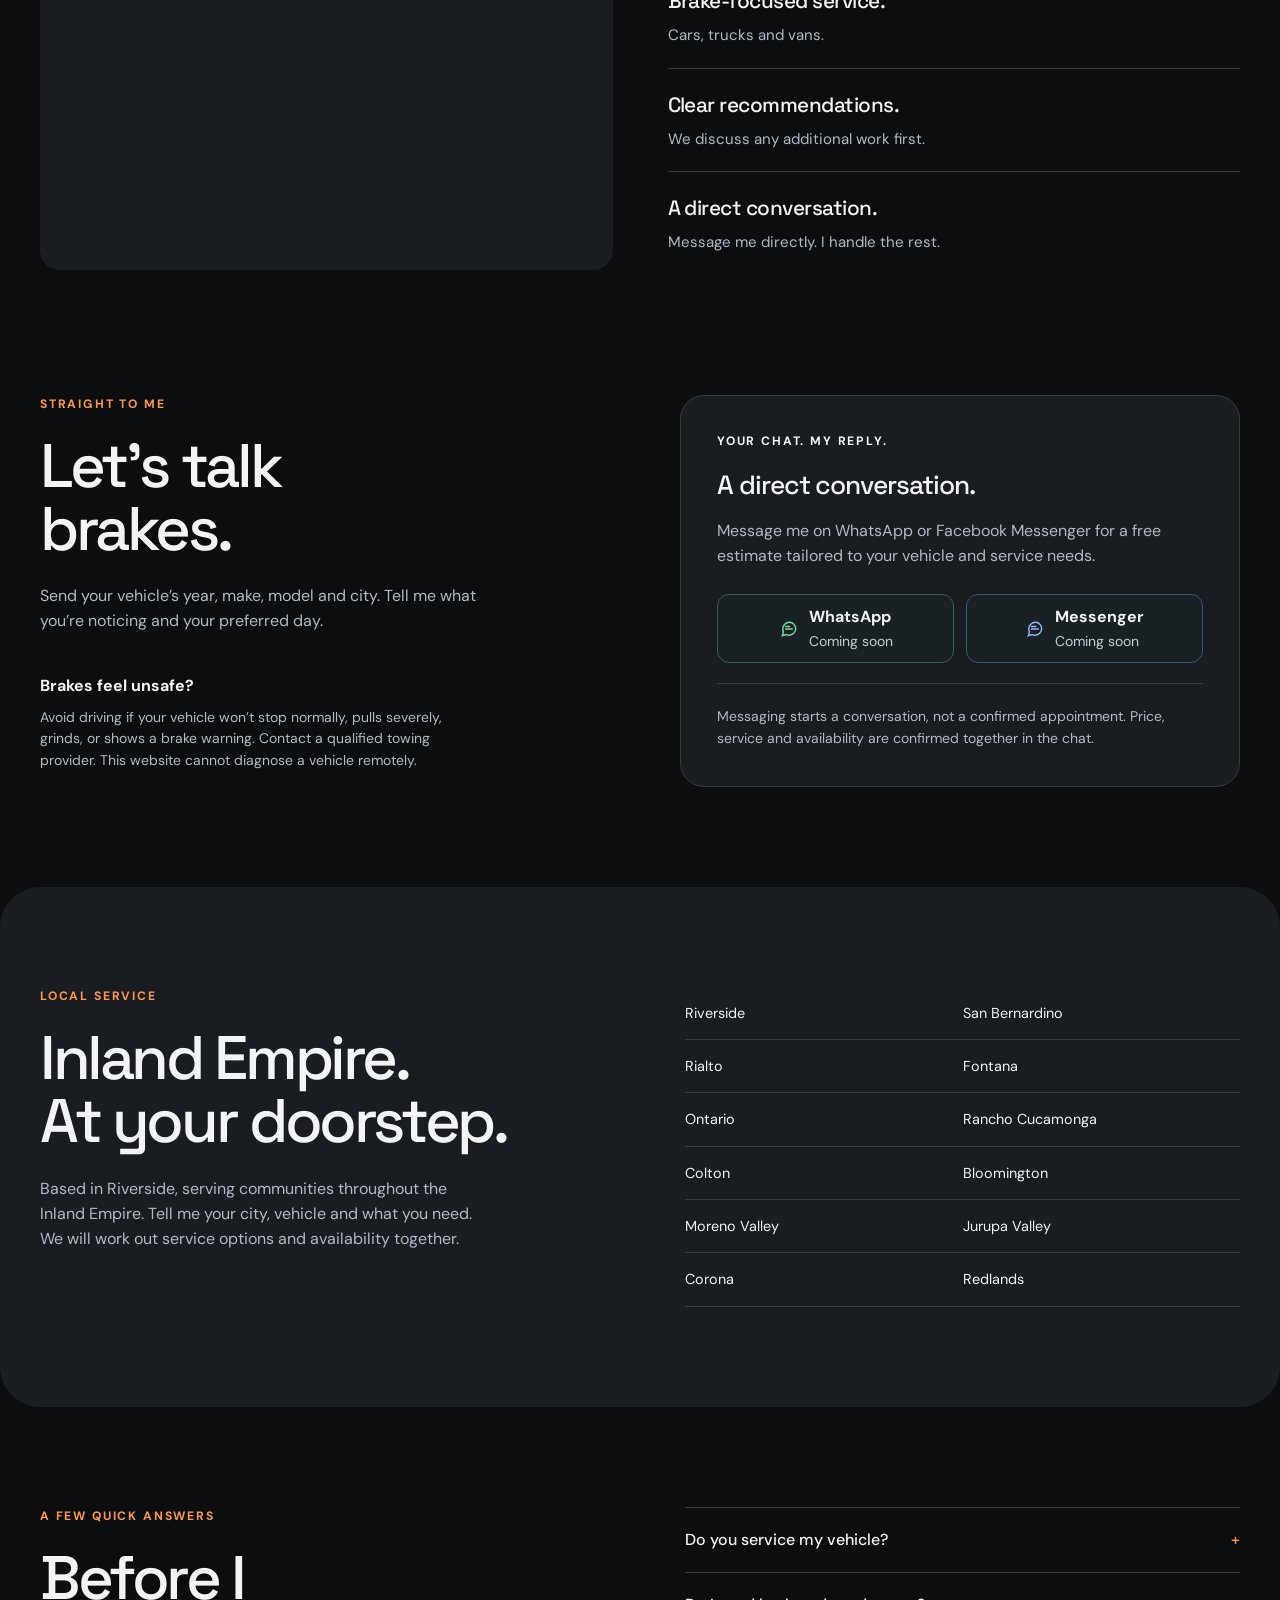
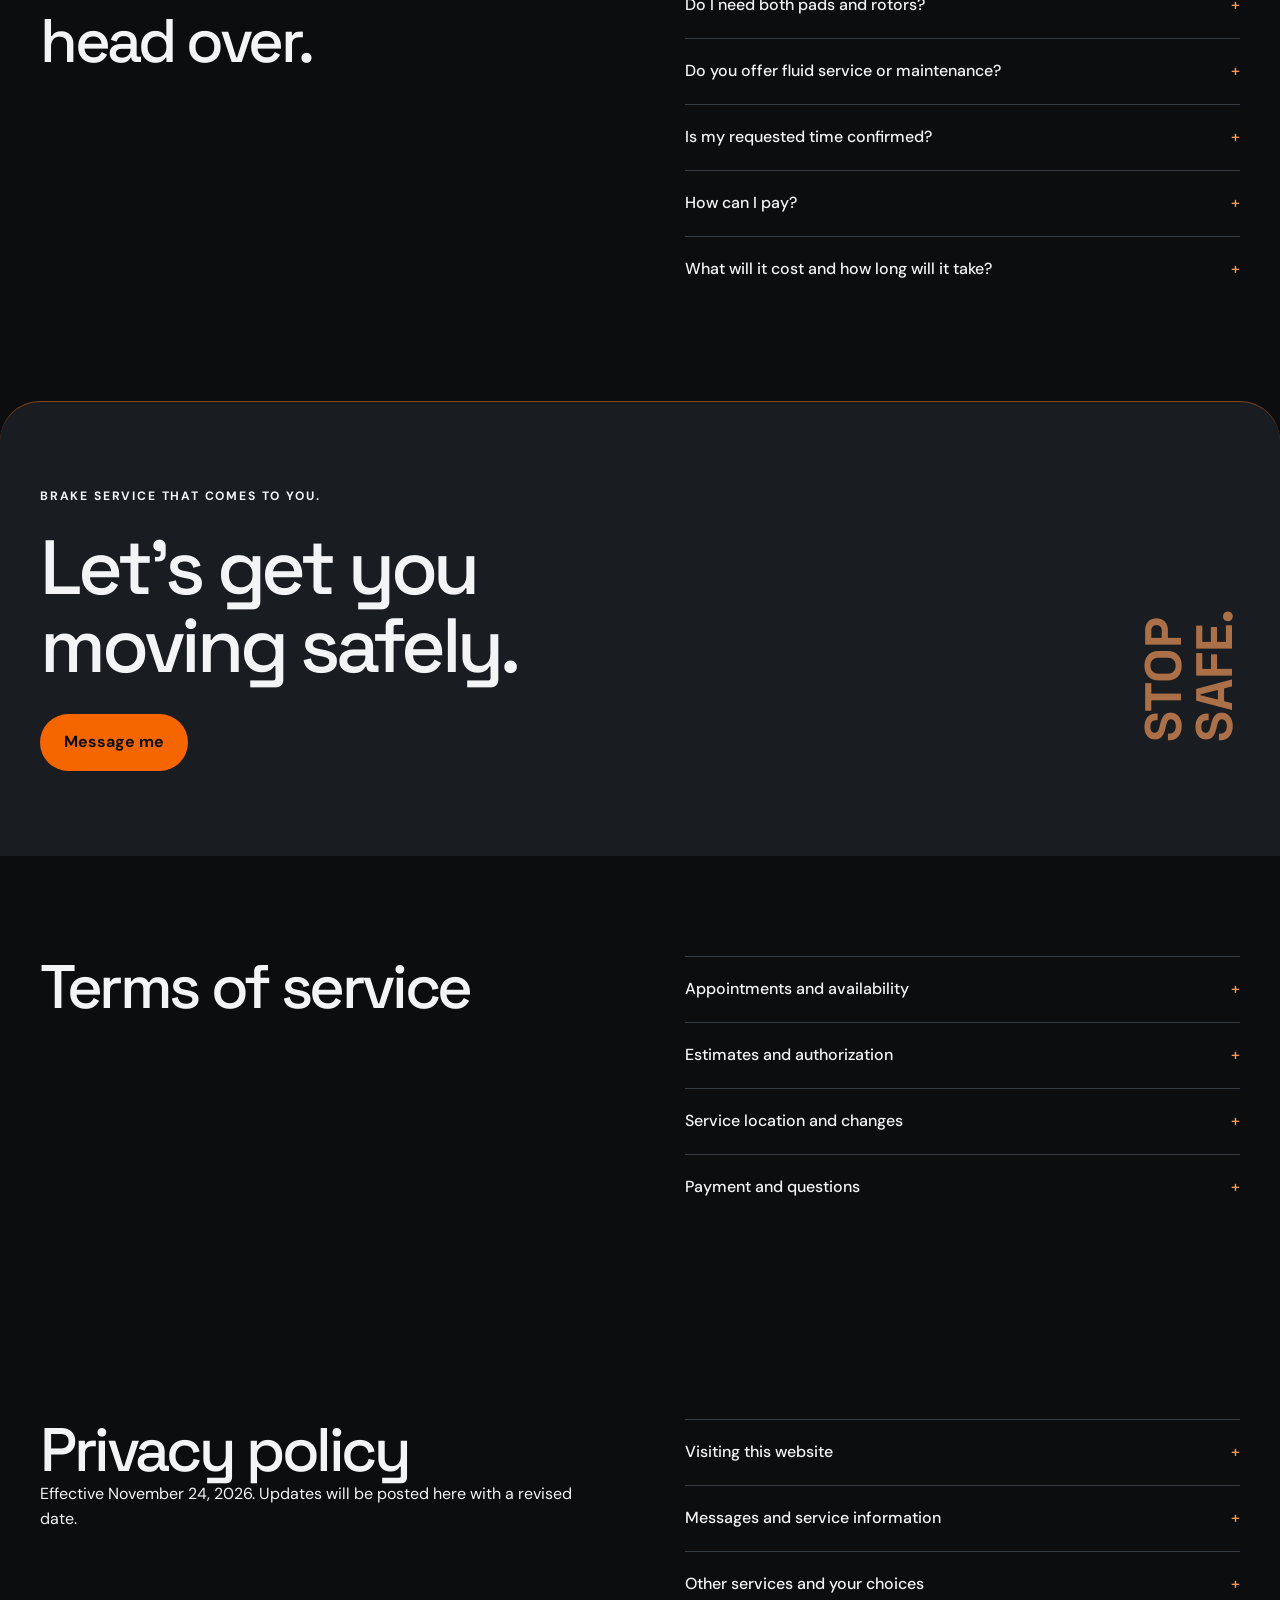
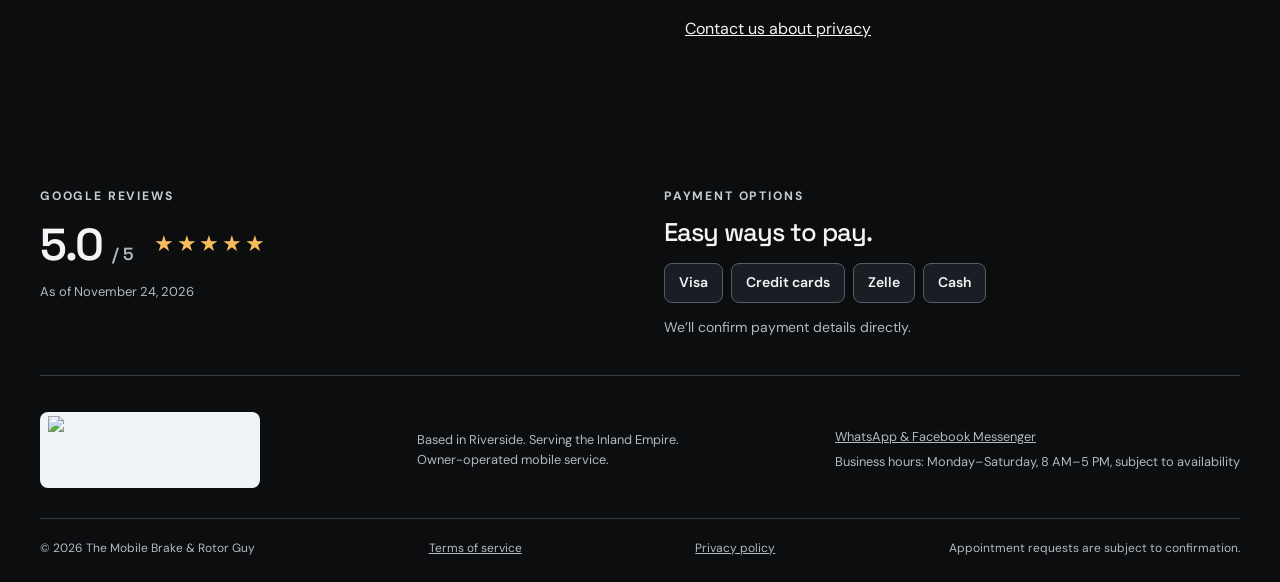
==== commit 6eadea65: "Clarify Riverside base and personal Inland Empire service" ====
--- a/src/index.html
+++ b/src/index.html
@@ -3,19 +3,19 @@
 <head>
 <meta charset="UTF-8"><meta name="viewport" content="width=device-width, initial-scale=1, viewport-fit=cover">
 <meta name="theme-color" content="#0b0d0f">
-<title>The Mobile Brake &amp; Rotor Guy | Mobile Brake Service in the Inland Empire</title>
-<meta name="description" content="Mobile brake pads, rotors and brake service for cars, trucks and vans in the Inland Empire. Get a free estimate with fair pricing for your vehicle and service needs.">
+<title>The Mobile Brake &amp; Rotor Guy | Mobile Brake Service in Riverside</title>
+<meta name="description" content="Riverside-based mobile brake and rotor service across the Inland Empire. Contact the owner directly for a free estimate tailored to your vehicle and needs.">
 <link rel="canonical" href="https://themobilebrakerotorguy.com/">
 <link rel="alternate" hreflang="en" href="https://themobilebrakerotorguy.com/">
 <link rel="alternate" hreflang="es" href="https://themobilebrakerotorguy.com/es.html">
 <link rel="alternate" hreflang="x-default" href="https://themobilebrakerotorguy.com/">
-<meta property="og:title" content="Your brakes. My focus."><meta property="og:description" content="Mobile brake service for cars, trucks and vans throughout the Inland Empire.">
+<meta property="og:title" content="Your brakes. My focus."><meta property="og:description" content="Based in Riverside. Mobile brake and rotor service throughout the Inland Empire.">
 <meta property="og:image" content="https://themobilebrakerotorguy.com/assets/photography/hero-1774.webp"><meta property="og:image:alt" content="A mechanic inspecting a pickup brake rotor in a driveway.">
 <meta property="og:url" content="https://themobilebrakerotorguy.com/"><meta property="og:type" content="website">
 <link rel="icon" type="image/png" sizes="48x48" href="assets/brand/favicon-48.png"><link rel="apple-touch-icon" sizes="180x180" href="assets/brand/apple-touch-icon.png"><link rel="preconnect" href="https://fonts.googleapis.com"><link rel="preconnect" href="https://fonts.gstatic.com" crossorigin>
 <link href="https://fonts.googleapis.com/css2?family=DM+Sans:wght@400;500;600;700&family=Space+Grotesk:wght@400;500;600;700&display=swap" rel="stylesheet">
 <link rel="stylesheet" href="styles/styles.css">
-<script type="application/ld+json">{"@context":"https://schema.org","@type":"AutoRepair","name":"The Mobile Brake & Rotor Guy","url":"https://themobilebrakerotorguy.com/","logo":"https://themobilebrakerotorguy.com/assets/brand/logo-primary-horizontal.png","areaServed":{"@type":"Place","name":"Inland Empire, California"},"description":"Mobile brake service for cars, trucks and vans. Vehicle compatibility and availability confirmed on request.","paymentAccepted":"Visa, Credit Card, Zelle, Cash"}</script>
+<script type="application/ld+json">{"@context":"https://schema.org","@type":"AutoRepair","name":"The Mobile Brake & Rotor Guy","url":"https://themobilebrakerotorguy.com/","logo":"https://themobilebrakerotorguy.com/assets/brand/logo-primary-horizontal.png","areaServed":{"@type":"Place","name":"Inland Empire, California"},"description":"Riverside-based mobile brake and rotor service for cars, trucks and vans throughout the Inland Empire. Vehicle compatibility and availability confirmed personally.","paymentAccepted":"Visa, Credit Card, Zelle, Cash"}</script>
 </head>
 <body>
 <a class="skip" href="#services">Skip to services</a>
@@ -53,7 +53,7 @@
 <section class="process section" id="how-it-works"><div class="container"><div class="process-intro"><div><p class="eyebrow">FROM YOUR PHONE TO YOUR DRIVEWAY</p><h2>Three steps.<br>One less errand.</h2></div><picture class="editorial-photo process-photo"><source type="image/webp" srcset="assets/photography/owner-operator-truck-service-480.webp 480w, assets/photography/owner-operator-truck-service-800.webp 800w, assets/photography/owner-operator-truck-service-1200.webp 1200w" sizes="(max-width: 700px) calc(100vw - 32px), 50vw"><img src="assets/photography/owner-operator-truck-service-1200.webp" width="1752" height="897" loading="lazy" decoding="async" alt="A mechanic working at a pickup truck’s front wheel in a driveway at sunset."></picture></div><div class="steps"><article><span>01</span><h3>Send a message.</h3><p>Vehicle, city &amp; preferred day. On WhatsApp or Messenger.</p></article><article><span>02</span><h3>I reply personally.</h3><p>Get a free estimate. Agree on a time.</p></article><article><span>03</span><h3>I come to you.</h3><p>You stay put. I bring the service.</p></article></div></div></section>
 <section class="personal-service section"><div class="container personal-layout"><picture class="editorial-photo conversation-photo"><source type="image/webp" srcset="assets/photography/owner-operator-explaining-service-480.webp 480w, assets/photography/owner-operator-explaining-service-800.webp 800w, assets/photography/owner-operator-explaining-service-1200.webp 1200w" sizes="(max-width: 700px) calc(100vw - 32px), 50vw"><img src="assets/photography/owner-operator-explaining-service-1200.webp" width="1774" height="887" loading="lazy" decoding="async" alt="A mechanic discussing an exposed brake assembly with a customer beside a pickup."></picture><div class="personal-copy"><p class="eyebrow orange">ONE PERSON. PERSONAL ATTENTION.</p><h2>Clear advice.<br>Personal service.</h2><div class="personal-points"><p><strong>Brake-focused service.</strong><span>Cars, trucks and vans.</span></p><p><strong>Clear recommendations.</strong><span>We discuss any additional work first.</span></p><p><strong>A direct conversation.</strong><span>Message me directly. I handle the rest.</span></p></div></div></div></section>
 <section class="section contact-section" id="contact"><div class="container contact-layout"><div><p class="eyebrow orange">STRAIGHT TO ME</p><h2>Let’s talk<br>brakes.</h2><p class="contact-intro">Send your vehicle’s year, make, model and city. Tell me what you’re noticing and your preferred day.</p><div class="safety"><strong>Brakes feel unsafe?</strong><p>Avoid driving if your vehicle won’t stop normally, pulls severely, grinds, or shows a brake warning. Contact a qualified towing provider. This website cannot diagnose a vehicle remotely.</p></div></div><div class="contact-panel"><p class="eyebrow">YOUR CHAT. MY REPLY.</p><h3>A direct conversation.</h3><p>Message me on WhatsApp or Facebook Messenger for a free estimate tailored to your vehicle and service needs.</p><div class="message-actions"><button class="message-button whatsapp" data-message-channel="whatsapp" type="button" disabled><svg width="20" height="20" viewBox="0 0 24 24" fill="none" aria-hidden="true" focusable="false"><path d="M20 11.5a8 8 0 0 1-8 8 8.8 8.8 0 0 1-3.5-.8L4 20l1.3-4.5a8.8 8.8 0 0 1-.8-3.5 8 8 0 0 1 8-8 7.5 7.5 0 0 1 7.5 7.5Z" stroke="currentColor" stroke-width="1.7"/><path d="M8 12h8M8 9h5" stroke="currentColor" stroke-width="1.7" stroke-linecap="round"/></svg><span><strong>WhatsApp</strong><span class="message-state" data-message-state>Coming soon</span></span></button><button class="message-button messenger" data-message-channel="messenger" type="button" disabled><svg width="20" height="20" viewBox="0 0 24 24" fill="none" aria-hidden="true" focusable="false"><path d="M20 11.5a8 8 0 0 1-8 8 8.8 8.8 0 0 1-3.5-.8L4 20l1.3-4.5a8.8 8.8 0 0 1-.8-3.5 8 8 0 0 1 8-8 7.5 7.5 0 0 1 7.5 7.5Z" stroke="currentColor" stroke-width="1.7"/><path d="M8 12h8M8 9h5" stroke="currentColor" stroke-width="1.7" stroke-linecap="round"/></svg><span><strong>Messenger</strong><span class="message-state" data-message-state>Coming soon</span></span></button></div><p class="contact-note">Messaging starts a conversation, not a confirmed appointment. Price, service and availability are confirmed together in the chat.</p></div></div></section>
-<section class="section area" id="service-area"><div class="container area-layout"><div><p class="eyebrow orange">LOCAL SERVICE</p><h2>Inland Empire.<br>At your doorstep.</h2><p>Coverage depends on location, schedule and service conditions. Send your city to check.</p></div><div class="cities"><span>Riverside</span><span>San Bernardino</span><span>Rialto</span><span>Fontana</span><span>Ontario</span><span>Rancho Cucamonga</span><span>Colton</span><span>Bloomington</span><span>Moreno Valley</span><span>Jurupa Valley</span><span>Corona</span><span>Redlands</span></div></div></section>
+<section class="section area" id="service-area"><div class="container area-layout"><div><p class="eyebrow orange">LOCAL SERVICE</p><h2>Inland Empire.<br>At your doorstep.</h2><p>Based in Riverside, serving communities throughout the Inland Empire. Tell me your city, vehicle and what you need. We will work out service options and availability together.</p></div><div class="cities"><span>Riverside</span><span>San Bernardino</span><span>Rialto</span><span>Fontana</span><span>Ontario</span><span>Rancho Cucamonga</span><span>Colton</span><span>Bloomington</span><span>Moreno Valley</span><span>Jurupa Valley</span><span>Corona</span><span>Redlands</span></div></div></section>
 <section class="section faq"><div class="container faq-layout"><div><p class="eyebrow orange">A FEW QUICK ANSWERS</p><h2>Before I<br>head over.</h2></div><div>
 <details><summary>Do you service my vehicle?</summary><p>Send your vehicle’s year, make and model. I’ll review the details with you and confirm whether I can help.</p></details>
 <details><summary>Do I need both pads and rotors?</summary><p>Not always. Inspection helps determine what needs replacement.</p></details>
@@ -66,7 +66,7 @@
 <section class="section faq" id="terms" aria-labelledby="terms-title"><div class="container faq-layout"><h2 id="terms-title">Terms of service</h2><div><details><summary>Appointments and availability</summary><p>Messaging requests service; it does not confirm an appointment. We confirm vehicle compatibility, location and timing directly. Hours are Monday to Saturday, 8 AM to 5 PM, subject to availability.</p></details><details><summary>Estimates and authorization</summary><p>Estimates are free. Final recommendations depend on the vehicle and inspection. We provide an estimate and obtain your authorization before repairs; additional work or charges require your approval before proceeding.</p></details><details><summary>Service location and changes</summary><p>Mobile service requires a safe, accessible work area and permission to work at the location. Weather, parts or site conditions may require rescheduling. Message us as soon as possible if you need to change or cancel a visit.</p></details><details><summary>Payment and questions</summary><p>We accept cash, Visa, credit cards and Zelle. Payment arrangements are confirmed directly. Contact us about service concerns or any applicable warranty terms. These website terms do not replace your estimate, repair authorization or invoice, or limit your rights under applicable law.</p></details></div></div></section>
 <section class="section faq" id="privacy" aria-labelledby="privacy-title"><div class="container faq-layout"><div><h2 id="privacy-title">Privacy policy</h2><p>Effective November 24, 2026. Updates will be posted here with a revised date.</p></div><div><details><summary>Visiting this website</summary><p>This website has no contact forms, customer accounts or online checkout, and does not store customer details in a website database. We do not add advertising trackers or analytics cookies. Hosting providers and Google Fonts may process technical information such as your IP address and browser details to deliver and secure the site.</p></details><details><summary>Messages and service information</summary><p>When you contact us, we use the contact, vehicle and location details you choose to share to respond, prepare estimates and arrange service. Messages may remain in chat history, and service or payment records may be kept for business or legal requirements. We do not sell your personal information or share it for targeted advertising.</p></details><details><summary>Other services and your choices</summary><p>WhatsApp, Facebook Messenger, Google and payment providers handle information under their own privacy policies when you use their services. This site does not track you across websites or change its behavior for Do Not Track signals. For privacy questions or to request access, correction or deletion of information you shared with us, use our contact options below. Some records may need to be retained as required by law.</p></details><a href="#contact">Contact us about privacy</a></div></div></section>
 </main>
-<footer><div class="container footer-trust"><div class="review-summary"><p class="eyebrow">GOOGLE REVIEWS</p><div class="rating-line"><strong>5.0 <span>/ 5</span></strong><span class="review-stars" aria-hidden="true">★★★★★</span></div><p class="rating-date">As of November 24, 2026</p><!-- GOOGLE_REVIEW_LINK --></div><div class="payment-summary"><p class="eyebrow">PAYMENT OPTIONS</p><h3>Easy ways to pay.</h3><div class="payment-methods" aria-label="Accepted payment methods"><span>Visa</span><span>Credit cards</span><span>Zelle</span><span>Cash</span></div><p>We’ll confirm payment details directly.</p></div></div><div class="container footer-inner"><a class="brand footer-brand" href="#top"><img src="assets/brand/logo-horizontal-660.webp" width="660" height="220" loading="lazy" alt="The Mobile Brake &amp; Rotor Guy"></a><p>Mobile brake service. Inland Empire.<br>Owner-operated mobile service.</p><div><a href="#contact">WhatsApp &amp; Facebook Messenger</a><span>Business hours: Monday–Saturday, 8 AM–5 PM, subject to availability</span></div></div><div class="container footer-bottom">© 2026 The Mobile Brake &amp; Rotor Guy <a href="#terms">Terms of service</a><a href="#privacy">Privacy policy</a><span>Appointment requests are subject to confirmation.</span></div></footer>
+<footer><div class="container footer-trust"><div class="review-summary"><p class="eyebrow">GOOGLE REVIEWS</p><div class="rating-line"><strong>5.0 <span>/ 5</span></strong><span class="review-stars" aria-hidden="true">★★★★★</span></div><p class="rating-date">As of November 24, 2026</p><!-- GOOGLE_REVIEW_LINK --></div><div class="payment-summary"><p class="eyebrow">PAYMENT OPTIONS</p><h3>Easy ways to pay.</h3><div class="payment-methods" aria-label="Accepted payment methods"><span>Visa</span><span>Credit cards</span><span>Zelle</span><span>Cash</span></div><p>We’ll confirm payment details directly.</p></div></div><div class="container footer-inner"><a class="brand footer-brand" href="#top"><img src="assets/brand/logo-horizontal-660.webp" width="660" height="220" loading="lazy" alt="The Mobile Brake &amp; Rotor Guy"></a><p>Based in Riverside. Serving the Inland Empire.<br>Owner-operated mobile service.</p><div><a href="#contact">WhatsApp &amp; Facebook Messenger</a><span>Business hours: Monday–Saturday, 8 AM–5 PM, subject to availability</span></div></div><div class="container footer-bottom">© 2026 The Mobile Brake &amp; Rotor Guy <a href="#terms">Terms of service</a><a href="#privacy">Privacy policy</a><span>Appointment requests are subject to confirmation.</span></div></footer>
 <div class="mobile-bar" role="navigation" aria-label="Business chat"><button class="message-button whatsapp" data-message-channel="whatsapp" type="button" disabled><svg width="20" height="20" viewBox="0 0 24 24" fill="none" aria-hidden="true" focusable="false"><path d="M20 11.5a8 8 0 0 1-8 8 8.8 8.8 0 0 1-3.5-.8L4 20l1.3-4.5a8.8 8.8 0 0 1-.8-3.5 8 8 0 0 1 8-8 7.5 7.5 0 0 1 7.5 7.5Z" stroke="currentColor" stroke-width="1.7"/><path d="M8 12h8M8 9h5" stroke="currentColor" stroke-width="1.7" stroke-linecap="round"/></svg><span><strong>WhatsApp</strong><span class="message-state" data-message-state>Coming soon</span></span></button><button class="message-button messenger" data-message-channel="messenger" type="button" disabled><svg width="20" height="20" viewBox="0 0 24 24" fill="none" aria-hidden="true" focusable="false"><path d="M20 11.5a8 8 0 0 1-8 8 8.8 8.8 0 0 1-3.5-.8L4 20l1.3-4.5a8.8 8.8 0 0 1-.8-3.5 8 8 0 0 1 8-8 7.5 7.5 0 0 1 7.5 7.5Z" stroke="currentColor" stroke-width="1.7"/><path d="M8 12h8M8 9h5" stroke="currentColor" stroke-width="1.7" stroke-linecap="round"/></svg><span><strong>Messenger</strong><span class="message-state" data-message-state>Coming soon</span></span></button></div>
 <script src="scripts/site-config.js" defer></script>
 <script src="scripts/script.js" defer></script>
